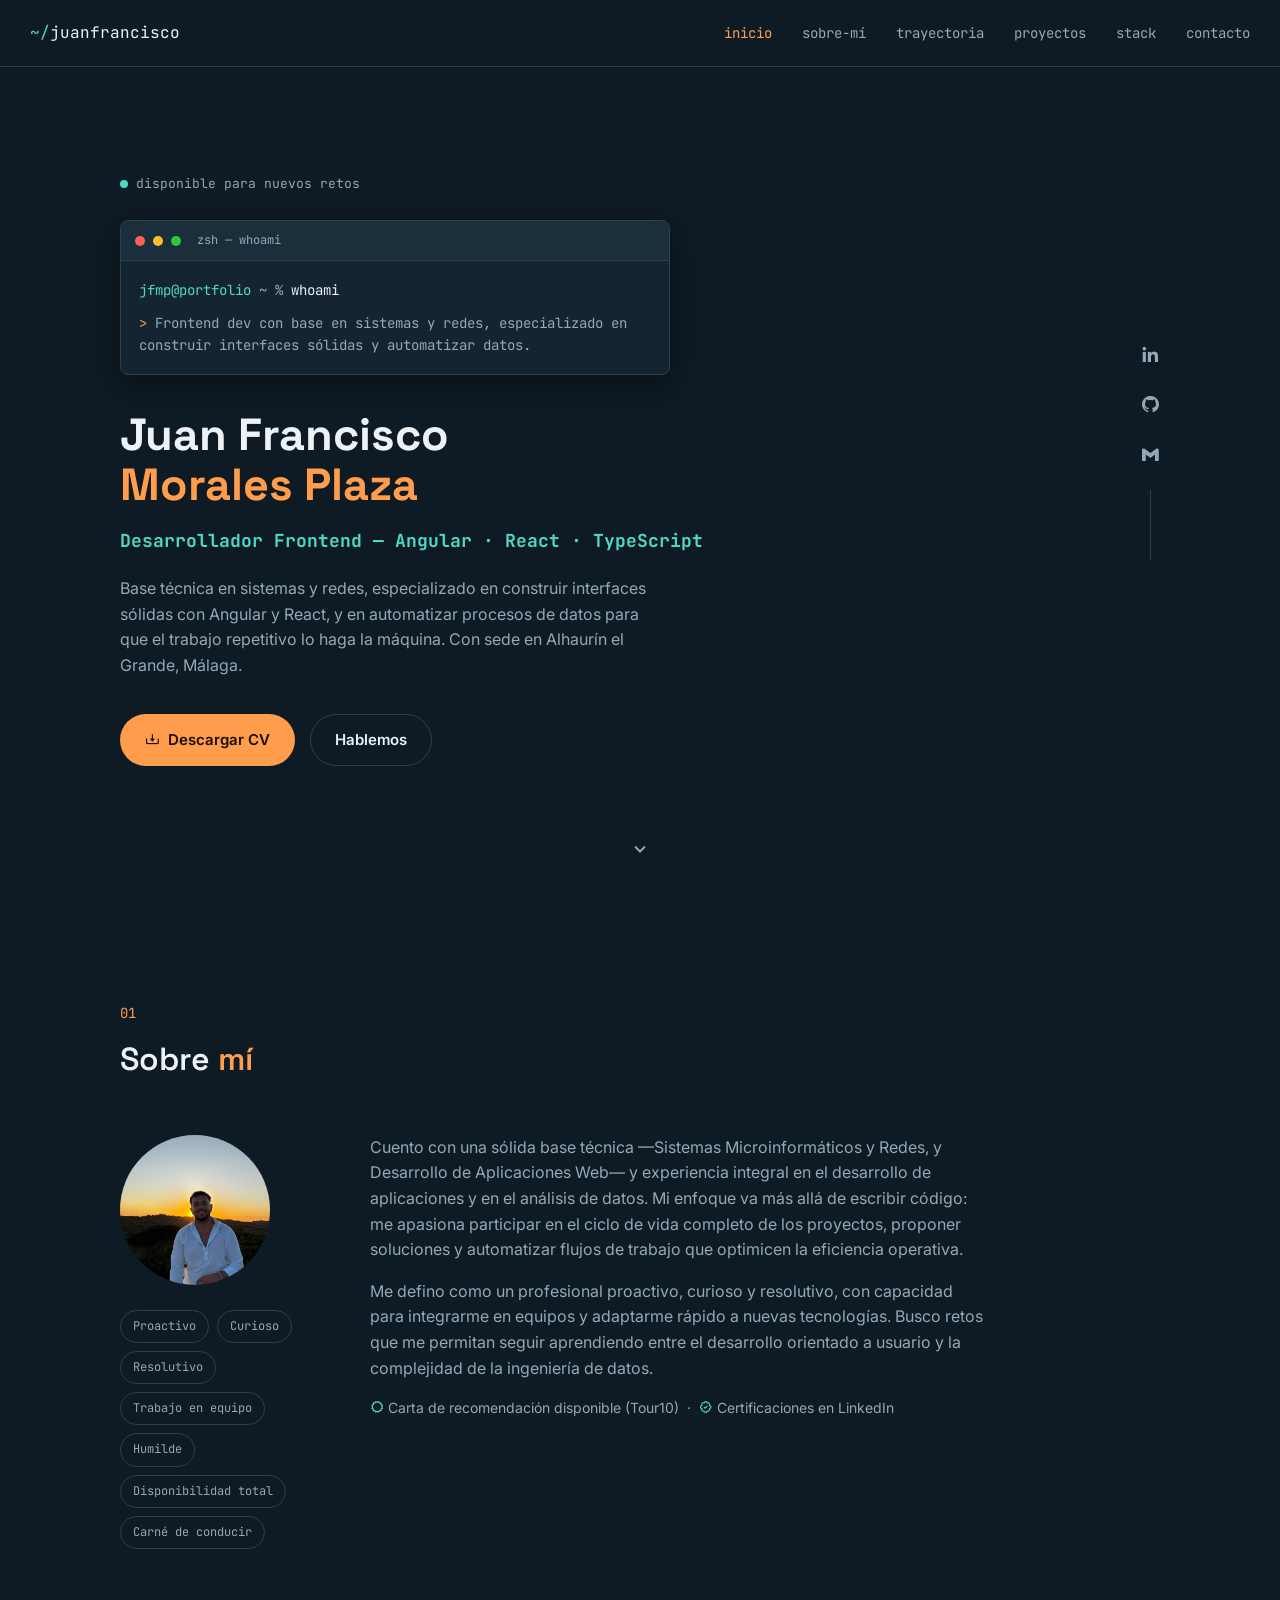
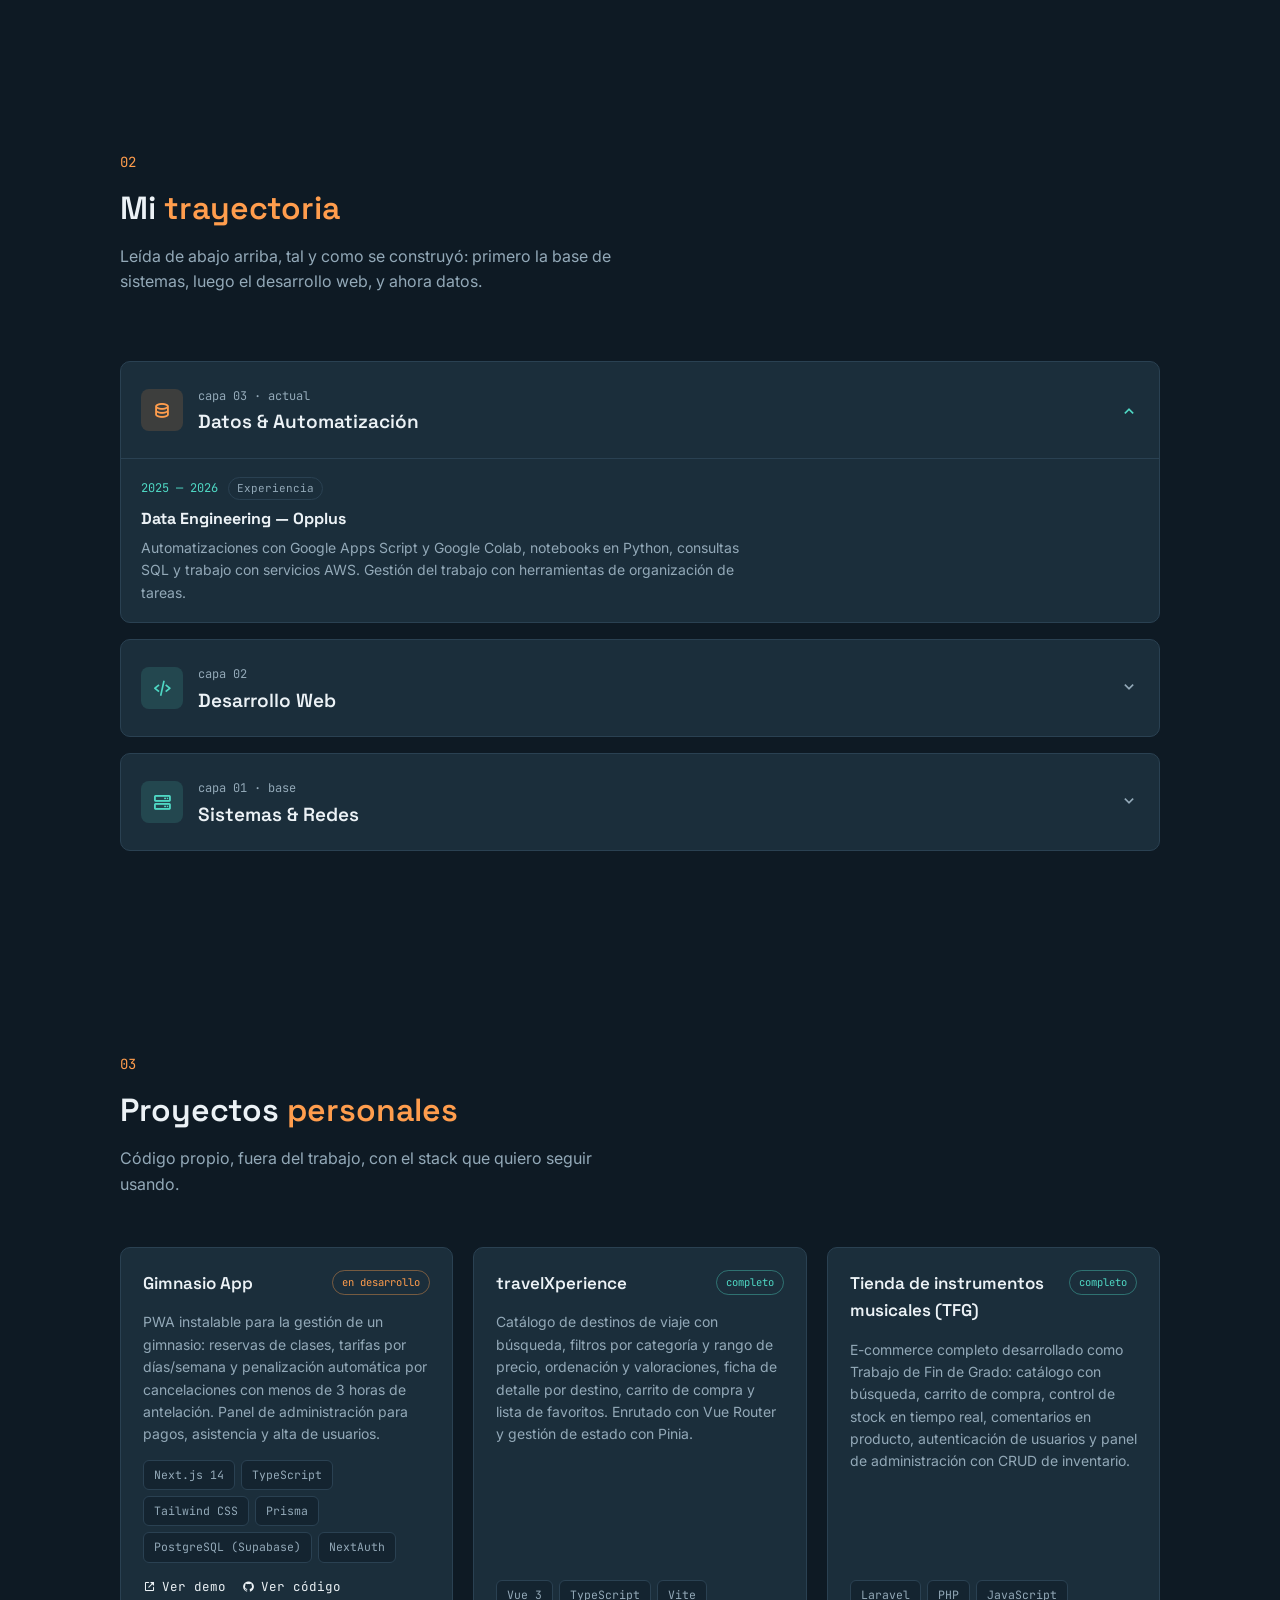
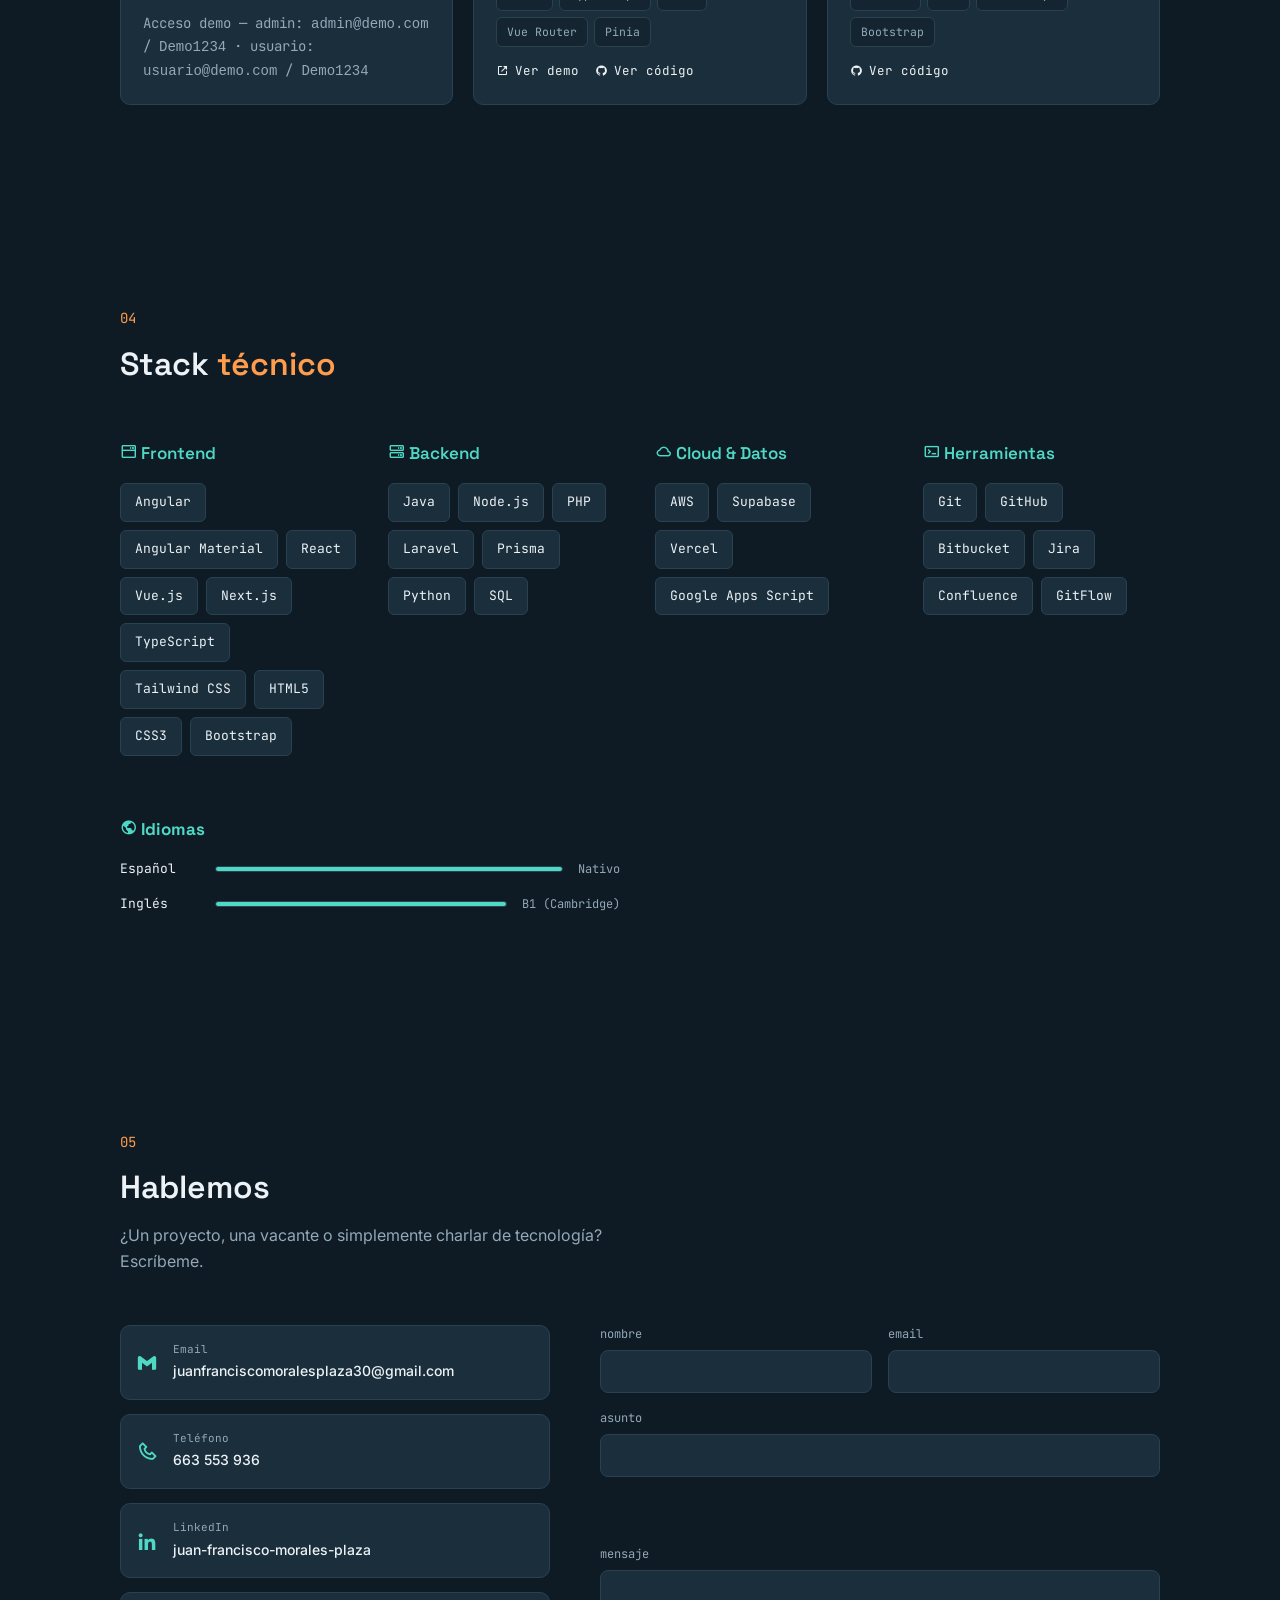
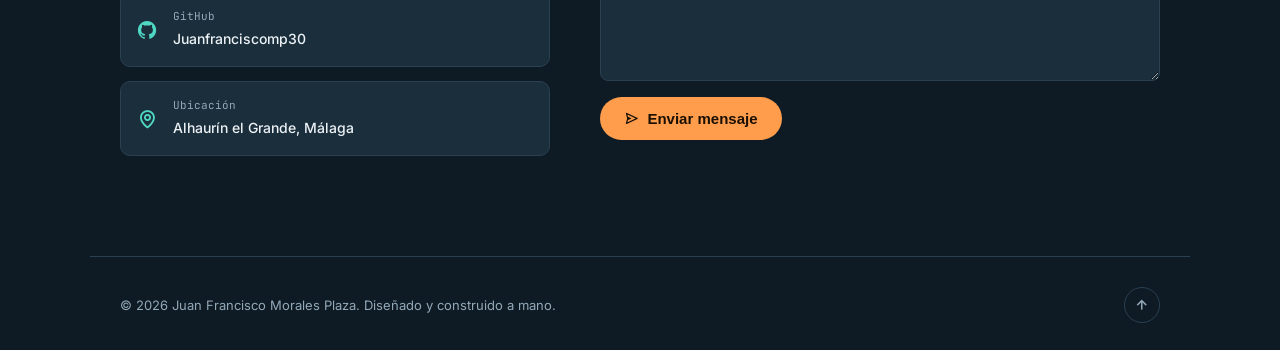
==== index.html @ c8f7fb01 "Cambia el formulario de contacto de mailto a envio directo con Web3Forms" ====
<!DOCTYPE html>
<html lang="es">
<head>
<meta charset="UTF-8">
<meta name="viewport" content="width=device-width, initial-scale=1.0">
<title>Juan Francisco Morales Plaza — Desarrollador Frontend (Angular · React)</title>
<meta name="description" content="Portfolio de Juan Francisco Morales Plaza, desarrollador Frontend (Angular, React, TypeScript) con base en Málaga. Proyectos, experiencia y contacto.">

<link rel="icon" href="data:image/svg+xml,<svg xmlns=%22http://www.w3.org/2000/svg%22 viewBox=%220 0 100 100%22><rect width=%22100%22 height=%22100%22 rx=%2222%22 fill=%22%230E1A24%22/><text x=%2250%22 y=%2266%22 font-size=%2255%22 font-family=%22monospace%22 fill=%22%23FF9D4D%22 text-anchor=%22middle%22>J</text></svg>">

<link rel="preconnect" href="https://fonts.googleapis.com">
<link rel="preconnect" href="https://fonts.gstatic.com" crossorigin>
<link href="https://fonts.googleapis.com/css2?family=Space+Grotesk:wght@400;500;600;700&family=Inter:wght@400;500;600&family=JetBrains+Mono:wght@400;500;600&display=swap" rel="stylesheet">
<link href='https://unpkg.com/boxicons@2.1.4/css/boxicons.min.css' rel='stylesheet'>

<link rel="stylesheet" href="css/style.css">
</head>
<body>

<!-- NAV -->
<header class="nav" id="nav">
  <a href="#inicio" class="nav-brand"><span class="prompt">~/</span>juanfrancisco</a>
  <button class="nav-toggle" id="navToggle" aria-label="Abrir menú" aria-expanded="false">
    <span></span><span></span><span></span>
  </button>
  <nav class="nav-links" id="navLinks">
    <a href="#inicio" class="nav-link active" data-nav>inicio</a>
    <a href="#sobre-mi" class="nav-link" data-nav>sobre-mí</a>
    <a href="#trayectoria" class="nav-link" data-nav>trayectoria</a>
    <a href="#proyectos" class="nav-link" data-nav>proyectos</a>
    <a href="#stack" class="nav-link" data-nav>stack</a>
    <a href="#contacto" class="nav-link" data-nav>contacto</a>
  </nav>
</header>

<main>

  <!-- HERO -->
  <section class="hero" id="inicio">
    <div class="hero-inner">
      <p class="eyebrow"><span class="dot"></span>disponible para nuevos retos</p>

      <div class="terminal" role="img" aria-label="Terminal mostrando la presentación de Juan Francisco">
        <div class="terminal-bar">
          <span class="tdot r"></span><span class="tdot y"></span><span class="tdot g"></span>
          <span class="terminal-title">zsh — whoami</span>
        </div>
        <div class="terminal-body">
          <p class="tline"><span class="tprompt">jfmp@portfolio</span><span class="tpath"> ~ %</span> <span class="tcmd" id="typedCmd"></span><span class="cursor" id="cmdCursor">▌</span></p>
          <div id="typedOutput" class="tout"></div>
        </div>
      </div>

      <h1 class="hero-title">
        Juan Francisco<br><span>Morales Plaza</span>
      </h1>
      <h2 class="hero-role">Desarrollador Frontend — Angular · React · TypeScript</h2>
      <p class="hero-lead">
        Base técnica en sistemas y redes, especializado en construir interfaces sólidas
        con Angular y React, y en automatizar procesos de datos para que el trabajo
        repetitivo lo haga la máquina. Con sede en Alhaurín el Grande, Málaga.
      </p>

      <div class="hero-actions">
        <a href="CV_Juan_Francisco.pdf" class="btn btn-primary" download>
          <i class='bx bx-download'></i> Descargar CV
        </a>
        <a href="#contacto" class="btn btn-ghost">Hablemos</a>
      </div>
    </div>

    <div class="hero-side">
      <a href="https://www.linkedin.com/in/juan-francisco-morales-plaza-383115254/" target="_blank" rel="noopener" aria-label="LinkedIn"><i class='bx bxl-linkedin'></i></a>
      <a href="https://github.com/Juanfranciscomp30" target="_blank" rel="noopener" aria-label="GitHub"><i class='bx bxl-github'></i></a>
      <a href="mailto:juanfranciscomoralesplaza30@gmail.com" aria-label="Email"><i class='bx bxl-gmail'></i></a>
      <span class="hero-side-line"></span>
    </div>

    <a href="#sobre-mi" class="scroll-cue" aria-label="Bajar a la siguiente sección">
      <i class='bx bx-chevron-down'></i>
    </a>
  </section>

  <!-- SOBRE MI -->
  <section class="about" id="sobre-mi">
    <div class="section-head reveal">
      <span class="section-index">01</span>
      <h2>Sobre <span>mí</span></h2>
    </div>

    <div class="about-grid">
      <div class="about-avatar reveal">
        <div class="avatar-mark"><img src="images/portfolioJF.jpg" alt="JF"></div>
        <ul class="about-tags">
          <li>Proactivo</li>
          <li>Curioso</li>
          <li>Resolutivo</li>
          <li>Trabajo en equipo</li>
          <li>Humilde</li>
          <li>Disponibilidad total</li>
          <li>Carné de conducir</li>
        </ul>
      </div>

      <div class="about-content reveal">
        <p>
          Cuento con una sólida base técnica —Sistemas Microinformáticos y Redes, y
          Desarrollo de Aplicaciones Web— y experiencia integral en el desarrollo de
          aplicaciones y en el análisis de datos. Mi enfoque va más allá de escribir
          código: me apasiona participar en el ciclo de vida completo de los proyectos,
          proponer soluciones y automatizar flujos de trabajo que optimicen la eficiencia
          operativa.
        </p>
        <p>
          Me defino como un profesional proactivo, curioso y resolutivo, con capacidad
          para integrarme en equipos y adaptarme rápido a nuevas tecnologías. Busco retos
          que me permitan seguir aprendiendo entre el desarrollo orientado a usuario y la
          complejidad de la ingeniería de datos.
        </p>
        <p class="about-extra">
          <i class='bx bx-certification'></i> Carta de recomendación disponible (Tour10) &nbsp;·&nbsp;
          <i class='bx bx-badge-check'></i> Certificaciones en LinkedIn
        </p>
      </div>
    </div>
  </section>

  <!-- TRAYECTORIA — STACK DE SISTEMA (elemento firma) -->
  <section class="journey" id="trayectoria">
    <div class="section-head reveal">
      <span class="section-index">02</span>
      <h2>Mi <span>trayectoria</span></h2>
      <p class="section-sub">Leída de abajo arriba, tal y como se construyó: primero la base de sistemas, luego el desarrollo web, y ahora datos.</p>
    </div>

    <div class="stack-wrap reveal">
      <div class="stack-rail" aria-hidden="true"></div>

      <!-- capa 3 (arriba, más reciente) -->
      <article class="stack-layer" data-layer="3" tabindex="0">
        <div class="layer-head">
          <span class="layer-icon"><i class='bx bx-data'></i></span>
          <div class="layer-heading">
            <span class="layer-eyebrow">capa 03 · actual</span>
            <h3>Datos &amp; Automatización</h3>
          </div>
          <span class="layer-toggle"><i class='bx bx-chevron-down'></i></span>
        </div>
        <div class="layer-body">
          <div class="entry">
            <div class="entry-meta">
              <span class="entry-period">2025 — 2026</span>
              <span class="entry-tag">Experiencia</span>
            </div>
            <h4>Data Engineering — Opplus</h4>
            <p>Automatizaciones con Google Apps Script y Google Colab, notebooks en
              Python, consultas SQL y trabajo con servicios AWS. Gestión del trabajo con
              herramientas de organización de tareas.</p>
          </div>
        </div>
      </article>

      <!-- capa 2 -->
      <article class="stack-layer" data-layer="2" tabindex="0">
        <div class="layer-head">
          <span class="layer-icon"><i class='bx bx-code-alt'></i></span>
          <div class="layer-heading">
            <span class="layer-eyebrow">capa 02</span>
            <h3>Desarrollo Web</h3>
          </div>
          <span class="layer-toggle"><i class='bx bx-chevron-down'></i></span>
        </div>
        <div class="layer-body">
          <div class="entry">
            <div class="entry-meta">
              <span class="entry-period">2025</span>
              <span class="entry-tag">Experiencia</span>
            </div>
            <h4>Desarrollador Full Stack (foco Frontend) — Tour10</h4>
            <p>Refactoricé y migré componentes de una interfaz próxima a quedar obsoleta hacia
              Angular Material, y desarrollé un nuevo filtro de búsqueda para el backoffice.
              Gestión de tareas con Jira, control de versiones con Bitbucket, documentación
              técnica con Confluence y flujo de trabajo con GitFlow.</p>
          </div>
          <div class="entry">
            <div class="entry-meta">
              <span class="entry-period">2023 — 2025</span>
              <span class="entry-tag">Educación</span>
            </div>
            <h4>Grado Superior en Desarrollo de Aplicaciones Web</h4>
            <p>Primer curso en Medac Nova (Málaga), segundo curso en IES Gerald Brenan
              (Alhaurín de la Torre). Especial interés por el frontend, formación
              complementaria por cuenta propia en esa dirección.</p>
          </div>
        </div>
      </article>

      <!-- capa 1 (base) -->
      <article class="stack-layer" data-layer="1" tabindex="0">
        <div class="layer-head">
          <span class="layer-icon"><i class='bx bx-server'></i></span>
          <div class="layer-heading">
            <span class="layer-eyebrow">capa 01 · base</span>
            <h3>Sistemas &amp; Redes</h3>
          </div>
          <span class="layer-toggle"><i class='bx bx-chevron-down'></i></span>
        </div>
        <div class="layer-body">
          <div class="entry">
            <div class="entry-meta">
              <span class="entry-period">2022</span>
              <span class="entry-tag">Experiencia</span>
            </div>
            <h4>Técnico Informático — Tienda física</h4>
            <p>Reparación de equipos y actualización de sistemas. Atención al cliente y
              soporte técnico presencial.</p>
          </div>
          <div class="entry">
            <div class="entry-meta">
              <span class="entry-period">2023</span>
              <span class="entry-tag">Experiencia · Erasmus</span>
            </div>
            <h4>Técnico de Hardware — Geo PC (Salerno, Italia)</h4>
            <p>Prácticas de 3 meses: montaje de equipos de sobremesa y portátiles,
              instalación de drivers, gestión de actualizaciones y copias de seguridad.
              Mejora del inglés y contacto con el italiano.</p>
          </div>
          <div class="entry">
            <div class="entry-meta">
              <span class="entry-period">2021 — 2023</span>
              <span class="entry-tag">Educación</span>
            </div>
            <h4>Grado Medio en Sistemas Microinformáticos y Redes</h4>
            <p>IES Gerald Brenan (Alhaurín de la Torre). Formación orientada a hardware
              con nociones de software (HTML, CSS y JavaScript) que marcó el rumbo de mi
              carrera.</p>
          </div>
          <div class="entry">
            <div class="entry-meta">
              <span class="entry-period">2017 — 2021</span>
              <span class="entry-tag">Educación</span>
            </div>
            <h4>Educación Secundaria Obligatoria</h4>
            <p>IES Antonio Gala (Alhaurín el Grande).</p>
          </div>
        </div>
      </article>
    </div>
  </section>

  <!-- PROYECTOS -->
  <section class="projects" id="proyectos">
    <div class="section-head reveal">
      <span class="section-index">03</span>
      <h2>Proyectos <span>personales</span></h2>
      <p class="section-sub">Código propio, fuera del trabajo, con el stack que quiero seguir usando.</p>
    </div>

    <div class="project-grid reveal">
      <article class="project-card">
        <div class="project-head">
          <h3>Gimnasio App</h3>
          <span class="project-status wip">en desarrollo</span>
        </div>
        <p>PWA instalable para la gestión de un gimnasio: reservas de clases, tarifas por
          días/semana y penalización automática por cancelaciones con menos de 3 horas de
          antelación. Panel de administración para pagos, asistencia y alta de usuarios.</p>
        <ul class="project-tags">
          <li>Next.js 14</li><li>TypeScript</li><li>Tailwind CSS</li><li>Prisma</li>
          <li>PostgreSQL (Supabase)</li><li>NextAuth</li>
        </ul>
        <div class="project-links">
          <a href="https://gimnasio-app.vercel.app" target="_blank" rel="noopener">
            <i class='bx bx-link-external'></i> Ver demo
          </a>
          <a href="https://github.com/Juanfranciscomp30/gimnasio-app" target="_blank" rel="noopener">
            <i class='bx bxl-github'></i> Ver código
          </a>
        </div>
        <p class="project-note">Acceso demo — admin: <code>admin@demo.com</code> / <code>Demo1234</code> · usuario: <code>usuario@demo.com</code> / <code>Demo1234</code></p>
      </article>

      <article class="project-card">
        <div class="project-head">
          <h3>travelXperience</h3>
          <span class="project-status live">completo</span>
        </div>
        <p>Catálogo de destinos de viaje con búsqueda, filtros por categoría y rango de
          precio, ordenación y valoraciones, ficha de detalle por destino, carrito de compra
          y lista de favoritos. Enrutado con Vue Router y gestión de estado con Pinia.</p>
        <ul class="project-tags">
          <li>Vue 3</li><li>TypeScript</li><li>Vite</li><li>Vue Router</li><li>Pinia</li>
        </ul>
        <div class="project-links">
          <a href="https://travelxperience-chi.vercel.app" target="_blank" rel="noopener">
            <i class='bx bx-link-external'></i> Ver demo
          </a>
          <a href="https://github.com/Juanfranciscomp30/travelxperience" target="_blank" rel="noopener">
            <i class='bx bxl-github'></i> Ver código
          </a>
        </div>
      </article>

      <article class="project-card">
        <div class="project-head">
          <h3>Tienda de instrumentos musicales (TFG)</h3>
          <span class="project-status live">completo</span>
        </div>
        <p>E-commerce completo desarrollado como Trabajo de Fin de Grado: catálogo con
          búsqueda, carrito de compra, control de stock en tiempo real, comentarios en
          producto, autenticación de usuarios y panel de administración con CRUD de
          inventario.</p>
        <ul class="project-tags">
          <li>Laravel</li><li>PHP</li><li>JavaScript</li><li>Bootstrap</li>
        </ul>
        <div class="project-links">
          <a href="https://github.com/Juanfranciscomp30/TFG_JUAN_FRANCISCO" target="_blank" rel="noopener">
            <i class='bx bxl-github'></i> Ver código
          </a>
        </div>
      </article>
    </div>
  </section>

  <!-- STACK TECNOLOGICO -->
  <section class="techstack" id="stack">
    <div class="section-head reveal">
      <span class="section-index">04</span>
      <h2>Stack <span>técnico</span></h2>
    </div>

    <div class="tech-grid reveal">
      <div class="tech-col">
        <h3><i class='bx bx-window-alt'></i> Frontend</h3>
        <ul class="tech-list">
          <li>Angular</li><li>Angular Material</li><li>React</li><li>Vue.js</li>
          <li>Next.js</li><li>TypeScript</li><li>Tailwind CSS</li><li>HTML5</li>
          <li>CSS3</li><li>Bootstrap</li>
        </ul>
      </div>
      <div class="tech-col">
        <h3><i class='bx bx-server'></i> Backend</h3>
        <ul class="tech-list">
          <li>Java</li><li>Node.js</li><li>PHP</li><li>Laravel</li><li>Prisma</li>
          <li>Python</li><li>SQL</li>
        </ul>
      </div>
      <div class="tech-col">
        <h3><i class='bx bx-cloud'></i> Cloud &amp; Datos</h3>
        <ul class="tech-list">
          <li>AWS</li><li>Supabase</li><li>Vercel</li><li>Google Apps Script</li>
        </ul>
      </div>
      <div class="tech-col">
        <h3><i class='bx bx-terminal'></i> Herramientas</h3>
        <ul class="tech-list">
          <li>Git</li><li>GitHub</li><li>Bitbucket</li><li>Jira</li>
          <li>Confluence</li><li>GitFlow</li>
        </ul>
      </div>
    </div>

    <div class="lang-block reveal">
      <h3><i class='bx bx-world'></i> Idiomas</h3>
      <div class="lang-row">
        <span class="lang-name">Español</span>
        <div class="lang-bar"><div class="lang-fill" style="--fill:100%"></div></div>
        <span class="lang-level">Nativo</span>
      </div>
      <div class="lang-row">
        <span class="lang-name">Inglés</span>
        <div class="lang-bar"><div class="lang-fill" style="--fill:55%"></div></div>
        <span class="lang-level">B1 (Cambridge)</span>
      </div>
    </div>
  </section>

  <!-- CONTACTO -->
  <section class="contact" id="contacto">
    <div class="section-head reveal">
      <span class="section-index">05</span>
      <h2>Hablemos</h2>
      <p class="section-sub">¿Un proyecto, una vacante o simplemente charlar de tecnología? Escríbeme.</p>
    </div>

    <div class="contact-grid reveal">
      <div class="contact-info">
        <a class="contact-item" href="mailto:juanfranciscomoralesplaza30@gmail.com">
          <i class='bx bxl-gmail'></i>
          <div><span>Email</span><strong>juanfranciscomoralesplaza30@gmail.com</strong></div>
        </a>
        <a class="contact-item" href="tel:+34663553936">
          <i class='bx bx-phone'></i>
          <div><span>Teléfono</span><strong>663 553 936</strong></div>
        </a>
        <a class="contact-item" href="https://www.linkedin.com/in/juan-francisco-morales-plaza-383115254/" target="_blank" rel="noopener">
          <i class='bx bxl-linkedin'></i>
          <div><span>LinkedIn</span><strong>juan-francisco-morales-plaza</strong></div>
        </a>
        <a class="contact-item" href="https://github.com/Juanfranciscomp30" target="_blank" rel="noopener">
          <i class='bx bxl-github'></i>
          <div><span>GitHub</span><strong>Juanfranciscomp30</strong></div>
        </a>
        <div class="contact-item static">
          <i class='bx bx-map'></i>
          <div><span>Ubicación</span><strong>Alhaurín el Grande, Málaga</strong></div>
        </div>
      </div>

      <form class="contact-form" id="contactForm" action="https://api.web3forms.com/submit" method="POST" novalidate>
        <input type="hidden" name="access_key" value="9d8accb1-d1d6-4a9b-a3aa-b2ac3e4fb95c">
        <input type="checkbox" name="botcheck" style="display:none">

        <div class="form-row">
          <div class="field">
            <label for="name">nombre</label>
            <input type="text" id="name" name="name" required autocomplete="off">
          </div>
          <div class="field">
            <label for="email">email</label>
            <input type="email" id="email" name="email" required autocomplete="off">
          </div>
        </div>
        <div class="field">
          <label for="subject">asunto</label>
          <input type="text" id="subject" name="subject" required autocomplete="off">
        </div>
        <div class="field">
          <label for="message">mensaje</label>
          <textarea id="message" name="message" rows="5" required></textarea>
        </div>
        <button type="submit" class="btn btn-primary" id="formSubmitBtn">
          <i class='bx bx-send'></i> Enviar mensaje
        </button>
        <p class="form-note" id="formNote"></p>
      </form>
    </div>
  </section>

</main>

<footer class="footer">
  <p>© 2026 Juan Francisco Morales Plaza. Diseñado y construido a mano.</p>
  <a href="#inicio" class="footer-top" aria-label="Volver arriba"><i class='bx bx-up-arrow-alt'></i></a>
</footer>

<script src="js/script.js"></script>
</body>
</html>
---- css/style.css ----
/* ===============================================
   RESET BASICO
   Quito los margenes y paddings por defecto
   que pone cada navegador, para empezar de cero
   =============================================== */
* {
  margin: 0;
  padding: 0;
  box-sizing: border-box;
}

html {
  scroll-behavior: smooth;
}

body {
  background-color: #0e1a24;
  color: #ecf2f6;
  font-family: 'Inter', sans-serif;
  line-height: 1.6;
}

a {
  color: inherit;
  text-decoration: none;
}

ul {
  list-style: none;
}

img {
  max-width: 100%;
  display: block;
}

/* ===============================================
   BARRA DE NAVEGACION
   =============================================== */
.nav {
  position: fixed;
  top: 0;
  left: 0;
  right: 0;
  z-index: 50;
  display: flex;
  align-items: center;
  justify-content: space-between;
  padding: 20px 30px;
  background-color: #0e1a24;
  border-bottom: 1px solid #2a4152;
}

.nav-brand {
  font-family: 'JetBrains Mono', monospace;
  font-size: 16px;
  color: #ecf2f6;
}

.nav-brand .prompt {
  color: #4fd8c4;
}

.nav-links {
  display: flex;
  gap: 30px;
}

.nav-link {
  font-family: 'JetBrains Mono', monospace;
  font-size: 14px;
  color: #93a9b8;
  transition: color 0.2s ease;
}

.nav-link:hover,
.nav-link.active {
  color: #ff9d4d;
}

/* boton hamburguesa para movil, oculto en escritorio */
.nav-toggle {
  display: none;
  flex-direction: column;
  gap: 5px;
  background: none;
  border: none;
  cursor: pointer;
}

.nav-toggle span {
  width: 22px;
  height: 2px;
  background-color: #ecf2f6;
}

/* ===============================================
   SECCION HERO (inicio)
   =============================================== */
.hero {
  min-height: 100vh;
  display: flex;
  flex-direction: column;
  justify-content: center;
  padding: 140px 30px 100px 30px;
  max-width: 1100px;
  margin: 0 auto;
  position: relative;
}

.eyebrow {
  font-family: 'JetBrains Mono', monospace;
  font-size: 13px;
  color: #93a9b8;
  margin-bottom: 25px;
}

.eyebrow .dot {
  display: inline-block;
  width: 8px;
  height: 8px;
  border-radius: 50%;
  background-color: #4fd8c4;
  margin-right: 8px;
}

/* caja que simula una terminal */
.terminal {
  max-width: 550px;
  width: 100%;
  background-color: #142430;
  border: 1px solid #2a4152;
  border-radius: 8px;
  margin-bottom: 35px;
  overflow: hidden;
  box-shadow: 0 10px 30px rgba(0, 0, 0, 0.35);
}

.terminal-bar {
  display: flex;
  align-items: center;
  gap: 8px;
  padding: 10px 14px;
  background-color: #1b2e3b;
  border-bottom: 1px solid #2a4152;
}

.tdot {
  width: 10px;
  height: 10px;
  border-radius: 50%;
}

.tdot.r { background-color: #ff6159; }
.tdot.y { background-color: #ffbd2e; }
.tdot.g { background-color: #28c840; }

.terminal-title {
  margin-left: 8px;
  font-family: 'JetBrains Mono', monospace;
  font-size: 12px;
  color: #93a9b8;
}

.terminal-body {
  padding: 18px;
  font-family: 'JetBrains Mono', monospace;
  font-size: 14px;
  min-height: 70px;
}

.tprompt { color: #4fd8c4; }
.tpath { color: #93a9b8; }
.tcmd { color: #ecf2f6; }
.cursor { color: #ff9d4d; }
.tout { color: #93a9b8; margin-top: 10px; }
.tout .accent { color: #ff9d4d; }

.hero-title {
  font-family: 'Space Grotesk', sans-serif;
  font-weight: 700;
  font-size: 45px;
  line-height: 1.1;
  margin-bottom: 18px;
}

.hero-title span {
  color: #ff9d4d;
}

.hero-role {
  font-family: 'JetBrains Mono', monospace;
  font-size: 18px;
  color: #4fd8c4;
  margin-bottom: 20px;
}

.hero-lead {
  max-width: 550px;
  color: #93a9b8;
  margin-bottom: 35px;
}

.hero-actions {
  display: flex;
  gap: 15px;
  flex-wrap: wrap;
}

.btn {
  display: inline-flex;
  align-items: center;
  gap: 8px;
  padding: 13px 24px;
  border-radius: 30px;
  font-weight: 600;
  font-size: 15px;
  border: 1px solid transparent;
  cursor: pointer;
  transition: transform 0.2s ease, background-color 0.2s ease, color 0.2s ease, border-color 0.2s ease;
}

.btn-primary {
  background-color: #ff9d4d;
  color: #1a0f00;
}

.btn-primary:hover {
  background-color: #ffb06b;
  transform: translateY(-2px);
}

.btn-ghost {
  border-color: #2a4152;
  color: #ecf2f6;
}

.btn-ghost:hover {
  border-color: #4fd8c4;
  color: #4fd8c4;
  transform: translateY(-2px);
}

/* iconos de redes sociales al lado derecho, en escritorio */
.hero-side {
  position: absolute;
  right: 30px;
  top: 50%;
  transform: translateY(-50%);
  display: flex;
  flex-direction: column;
  align-items: center;
  gap: 18px;
}

.hero-side a {
  font-size: 20px;
  color: #93a9b8;
  transition: color 0.2s ease, transform 0.2s ease;
}

.hero-side a:hover {
  color: #4fd8c4;
  transform: translateY(-3px);
}

.hero-side-line {
  width: 1px;
  height: 70px;
  background-color: #2a4152;
}

.scroll-cue {
  position: absolute;
  bottom: 30px;
  left: 50%;
  transform: translateX(-50%);
  font-size: 24px;
  color: #93a9b8;
}

/* ===============================================
   ESTRUCTURA COMUN DE CADA SECCION
   =============================================== */
main > section {
  max-width: 1100px;
  margin: 0 auto;
  padding: 100px 30px;
}

.section-index {
  font-family: 'JetBrains Mono', monospace;
  color: #ff9d4d;
  font-size: 14px;
}

.section-head {
  margin-bottom: 50px;
}

.section-head h2 {
  font-family: 'Space Grotesk', sans-serif;
  font-weight: 600;
  font-size: 32px;
  margin-top: 8px;
}

.section-head h2 span {
  color: #ff9d4d;
}

.section-sub {
  color: #93a9b8;
  margin-top: 10px;
  max-width: 500px;
}

/* elementos que aparecen con un pequeño fade cuando entran en pantalla */
.reveal {
  opacity: 0;
  transform: translateY(20px);
  transition: opacity 0.6s ease, transform 0.6s ease;
}

.reveal.in {
  opacity: 1;
  transform: translateY(0);
}

/* ===============================================
   SECCION SOBRE MI
   =============================================== */
.about-grid {
  display: flex;
  gap: 50px;
  flex-wrap: wrap;
}

.about-avatar {
  width: 200px;
}

.avatar-mark {
  width: 150px;
  height: 150px;
  border-radius: 50%;
  overflow: hidden;
  margin-bottom: 25px;
  background-color: #ff9d4d;
  display: flex;
  align-items: center;
  justify-content: center;
  font-family: 'Space Grotesk', sans-serif;
  font-weight: 700;
  font-size: 40px;
  color: #0e1a24;
}

.avatar-mark img {
  width: 100%;
  height: 100%;
  object-fit: cover;
  object-position: center center;
}

.about-tags {
  display: flex;
  flex-wrap: wrap;
  gap: 8px;
}

.about-tags li {
  font-family: 'JetBrains Mono', monospace;
  font-size: 12px;
  padding: 6px 12px;
  border: 1px solid #2a4152;
  border-radius: 20px;
  color: #93a9b8;
  transition: border-color 0.2s ease, color 0.2s ease;
}

.about-tags li:hover {
  border-color: #ff9d4d;
  color: #ecf2f6;
}

.about-content {
  flex: 1;
  min-width: 280px;
}

.about-content p {
  color: #93a9b8;
  margin-bottom: 16px;
  max-width: 620px;
}

.about-note {
  color: #ecf2f6 !important;
}

.about-extra {
  font-size: 14px;
  color: #93a9b8;
  margin-top: 10px;
}

.about-extra i {
  color: #4fd8c4;
}

/* ===============================================
   SECCION TRAYECTORIA (las 3 capas)
   =============================================== */
.stack-wrap {
  display: flex;
  flex-direction: column;
  gap: 16px;
}

.stack-layer {
  background-color: #1b2e3b;
  border: 1px solid #2a4152;
  border-radius: 10px;
  overflow: hidden;
  transition: border-color 0.2s ease;
}

.stack-layer:hover {
  border-color: #4fd8c4;
}

.layer-head {
  display: flex;
  align-items: center;
  gap: 15px;
  padding: 20px;
  cursor: pointer;
}

.layer-icon {
  width: 42px;
  height: 42px;
  border-radius: 8px;
  display: flex;
  align-items: center;
  justify-content: center;
  background-color: rgba(79, 216, 196, 0.15);
  color: #4fd8c4;
  font-size: 20px;
  flex-shrink: 0;
}

.stack-layer[data-layer="3"] .layer-icon {
  background-color: rgba(255, 157, 77, 0.15);
  color: #ff9d4d;
}

.layer-heading {
  flex: 1;
}

.layer-eyebrow {
  font-family: 'JetBrains Mono', monospace;
  font-size: 12px;
  color: #93a9b8;
}

.layer-heading h3 {
  font-family: 'Space Grotesk', sans-serif;
  font-size: 19px;
  font-weight: 600;
}

.layer-toggle {
  font-size: 20px;
  color: #93a9b8;
  transition: transform 0.3s ease, color 0.3s ease;
}

/* cuando la capa esta abierta, giramos la flecha */
.stack-layer.open .layer-toggle {
  transform: rotate(180deg);
  color: #4fd8c4;
}

/* el contenido esta oculto por defecto y solo se ve si tiene la clase open */
.layer-body {
  display: none;
  border-top: 1px solid #2a4152;
}

.stack-layer.open .layer-body {
  display: block;
}

.entry {
  padding: 18px 20px;
  border-bottom: 1px dashed #2a4152;
}

.entry:last-child {
  border-bottom: none;
}

.entry-meta {
  display: flex;
  gap: 10px;
  align-items: center;
  margin-bottom: 6px;
  flex-wrap: wrap;
}

.entry-period {
  font-family: 'JetBrains Mono', monospace;
  font-size: 12px;
  color: #4fd8c4;
}

.entry-tag {
  font-family: 'JetBrains Mono', monospace;
  font-size: 11px;
  color: #93a9b8;
  border: 1px solid #2a4152;
  border-radius: 20px;
  padding: 2px 8px;
}

.entry h4 {
  font-family: 'Space Grotesk', sans-serif;
  font-size: 16px;
  margin-bottom: 5px;
}

.entry p {
  color: #93a9b8;
  font-size: 14px;
  max-width: 620px;
}

/* ===============================================
   SECCION STACK TECNICO
   =============================================== */
.tech-grid {
  display: flex;
  gap: 30px;
  flex-wrap: wrap;
  margin-bottom: 60px;
}

.tech-col {
  flex: 1;
  min-width: 220px;
}

.tech-col h3 {
  font-family: 'Space Grotesk', sans-serif;
  font-size: 17px;
  font-weight: 600;
  color: #4fd8c4;
  margin-bottom: 16px;
}

.tech-list {
  display: flex;
  flex-wrap: wrap;
  gap: 8px;
}

.tech-list li {
  font-family: 'JetBrains Mono', monospace;
  font-size: 13px;
  padding: 8px 14px;
  border-radius: 6px;
  background-color: #1b2e3b;
  border: 1px solid #2a4152;
  transition: border-color 0.2s ease, transform 0.2s ease;
}

.tech-list li:hover {
  border-color: #ff9d4d;
  transform: translateY(-2px);
}

.lang-block {
  max-width: 500px;
}

.lang-block h3 {
  font-family: 'Space Grotesk', sans-serif;
  font-size: 17px;
  color: #4fd8c4;
  margin-bottom: 16px;
}

.lang-row {
  display: flex;
  align-items: center;
  gap: 15px;
  margin-bottom: 14px;
}

.lang-name {
  font-family: 'JetBrains Mono', monospace;
  font-size: 13px;
  width: 80px;
}

.lang-bar {
  flex: 1;
  height: 6px;
  border-radius: 10px;
  background-color: #1b2e3b;
  border: 1px solid #2a4152;
  overflow: hidden;
}

.lang-fill {
  height: 100%;
  background-color: #4fd8c4;
}

.lang-level {
  font-family: 'JetBrains Mono', monospace;
  font-size: 12px;
  color: #93a9b8;
  white-space: nowrap;
}

/* ===============================================
   SECCION PROYECTOS
   =============================================== */
.project-grid {
  display: grid;
  grid-template-columns: repeat(auto-fit, minmax(300px, 1fr));
  gap: 20px;
}

.project-card {
  display: flex;
  flex-direction: column;
  gap: 14px;
  padding: 22px;
  background-color: #1b2e3b;
  border: 1px solid #2a4152;
  border-radius: 10px;
  transition: border-color 0.2s ease, transform 0.2s ease;
}

.project-card:hover {
  border-color: #4fd8c4;
  transform: translateY(-3px);
}

.project-head {
  display: flex;
  align-items: flex-start;
  justify-content: space-between;
  gap: 10px;
}

.project-head h3 {
  font-family: 'Space Grotesk', sans-serif;
  font-size: 17px;
  font-weight: 600;
}

.project-status {
  font-family: 'JetBrains Mono', monospace;
  font-size: 10.5px;
  white-space: nowrap;
  padding: 3px 9px;
  border-radius: 20px;
  border: 1px solid #2a4152;
  color: #93a9b8;
}

.project-status.live {
  color: #4fd8c4;
  border-color: rgba(79, 216, 196, 0.4);
}

.project-status.wip {
  color: #ff9d4d;
  border-color: rgba(255, 157, 77, 0.4);
}

.project-card p {
  color: #93a9b8;
  font-size: 14px;
  flex: 1;
}

.project-tags {
  display: flex;
  flex-wrap: wrap;
  gap: 6px;
}

.project-tags li {
  font-family: 'JetBrains Mono', monospace;
  font-size: 11.5px;
  padding: 5px 10px;
  border-radius: 6px;
  background-color: #142430;
  border: 1px solid #2a4152;
  color: #93a9b8;
}

.project-links {
  display: flex;
  gap: 16px;
}

.project-links a {
  display: inline-flex;
  align-items: center;
  gap: 6px;
  font-family: 'JetBrains Mono', monospace;
  font-size: 12.5px;
  color: #ecf2f6;
  border-bottom: 1px solid transparent;
}

.project-links a:hover {
  color: #4fd8c4;
  border-bottom-color: #4fd8c4;
}

.project-note {
  font-family: 'JetBrains Mono', monospace;
  font-size: 11px;
  color: #6c8494;
}

.project-note code {
  color: #93a9b8;
}

/* ===============================================
   SECCION CONTACTO
   =============================================== */
.contact-grid {
  display: flex;
  gap: 50px;
  flex-wrap: wrap;
}

.contact-info {
  flex: 1;
  min-width: 260px;
  display: flex;
  flex-direction: column;
  gap: 14px;
}

.contact-item {
  display: flex;
  align-items: center;
  gap: 15px;
  padding: 15px;
  border: 1px solid #2a4152;
  border-radius: 10px;
  background-color: #1b2e3b;
  transition: border-color 0.2s ease, transform 0.2s ease;
}

.contact-item:hover {
  border-color: #ff9d4d;
  transform: translateX(4px);
}

.contact-item i {
  font-size: 22px;
  color: #4fd8c4;
}

.contact-item span {
  display: block;
  font-family: 'JetBrains Mono', monospace;
  font-size: 11px;
  color: #93a9b8;
}

.contact-item strong {
  font-weight: 500;
  font-size: 14px;
}

.contact-form {
  flex: 1.3;
  min-width: 280px;
  display: flex;
  flex-direction: column;
  gap: 16px;
}

.form-row {
  display: flex;
  gap: 16px;
  flex-wrap: wrap;
}

.field {
  flex: 1;
  min-width: 200px;
  display: flex;
  flex-direction: column;
  gap: 6px;
}

.field label {
  font-family: 'JetBrains Mono', monospace;
  font-size: 12px;
  color: #93a9b8;
}

.field input,
.field textarea {
  background-color: #1b2e3b;
  border: 1px solid #2a4152;
  border-radius: 8px;
  padding: 12px;
  color: #ecf2f6;
  font-family: 'Inter', sans-serif;
  font-size: 14px;
  transition: border-color 0.2s ease;
}

.field input:focus,
.field textarea:focus {
  border-color: #4fd8c4;
  outline: none;
}

.contact-form .btn {
  align-self: flex-start;
  border: none;
}

.form-note {
  font-family: 'JetBrains Mono', monospace;
  font-size: 13px;
  color: #4fd8c4;
}

/* ===============================================
   PIE DE PAGINA
   =============================================== */
.footer {
  display: flex;
  align-items: center;
  justify-content: space-between;
  padding: 30px;
  max-width: 1100px;
  margin: 0 auto;
  border-top: 1px solid #2a4152;
  color: #93a9b8;
  font-size: 13px;
}

.footer-top {
  width: 36px;
  height: 36px;
  border-radius: 50%;
  border: 1px solid #2a4152;
  display: flex;
  align-items: center;
  justify-content: center;
  font-size: 18px;
  transition: border-color 0.2s ease, transform 0.2s ease;
}

.footer-top:hover {
  border-color: #ff9d4d;
  transform: translateY(-3px);
}

/* ===============================================
   RESPONSIVE - pantallas pequeñas (movil)
   =============================================== */
@media (max-width: 640px) {
  .nav-links {
    position: fixed;
    top: 0;
    right: 0;
    width: 250px;
    height: 100vh;
    background-color: #142430;
    border-left: 1px solid #2a4152;
    flex-direction: column;
    justify-content: center;
    align-items: flex-start;
    gap: 25px;
    padding: 0 35px;
    transform: translateX(100%);
    transition: transform 0.3s ease;
  }

  .nav-links.open {
    transform: translateX(0);
  }

  .nav-toggle {
    display: flex;
  }

  .hero-side {
    display: none;
  }

  main > section {
    padding: 80px 20px;
  }

  .footer {
    flex-direction: column;
    gap: 15px;
    text-align: center;
  }
}
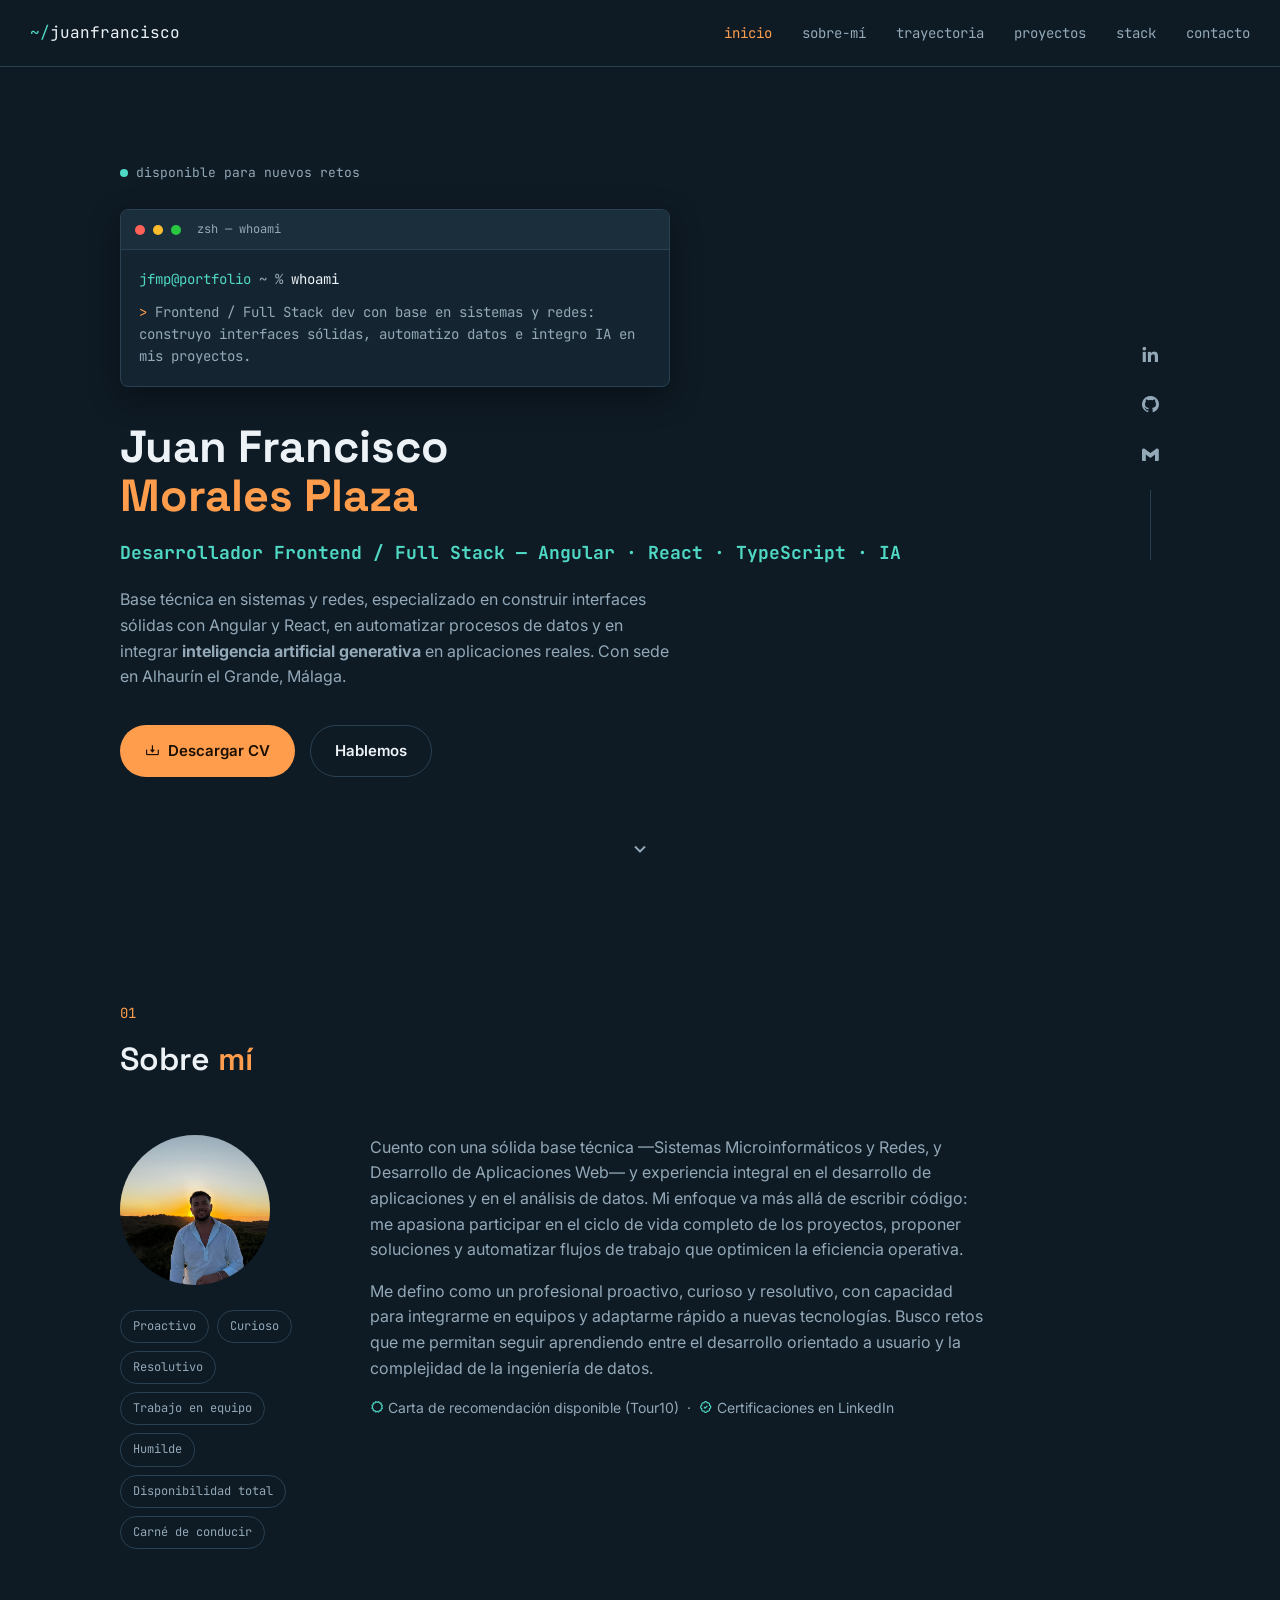
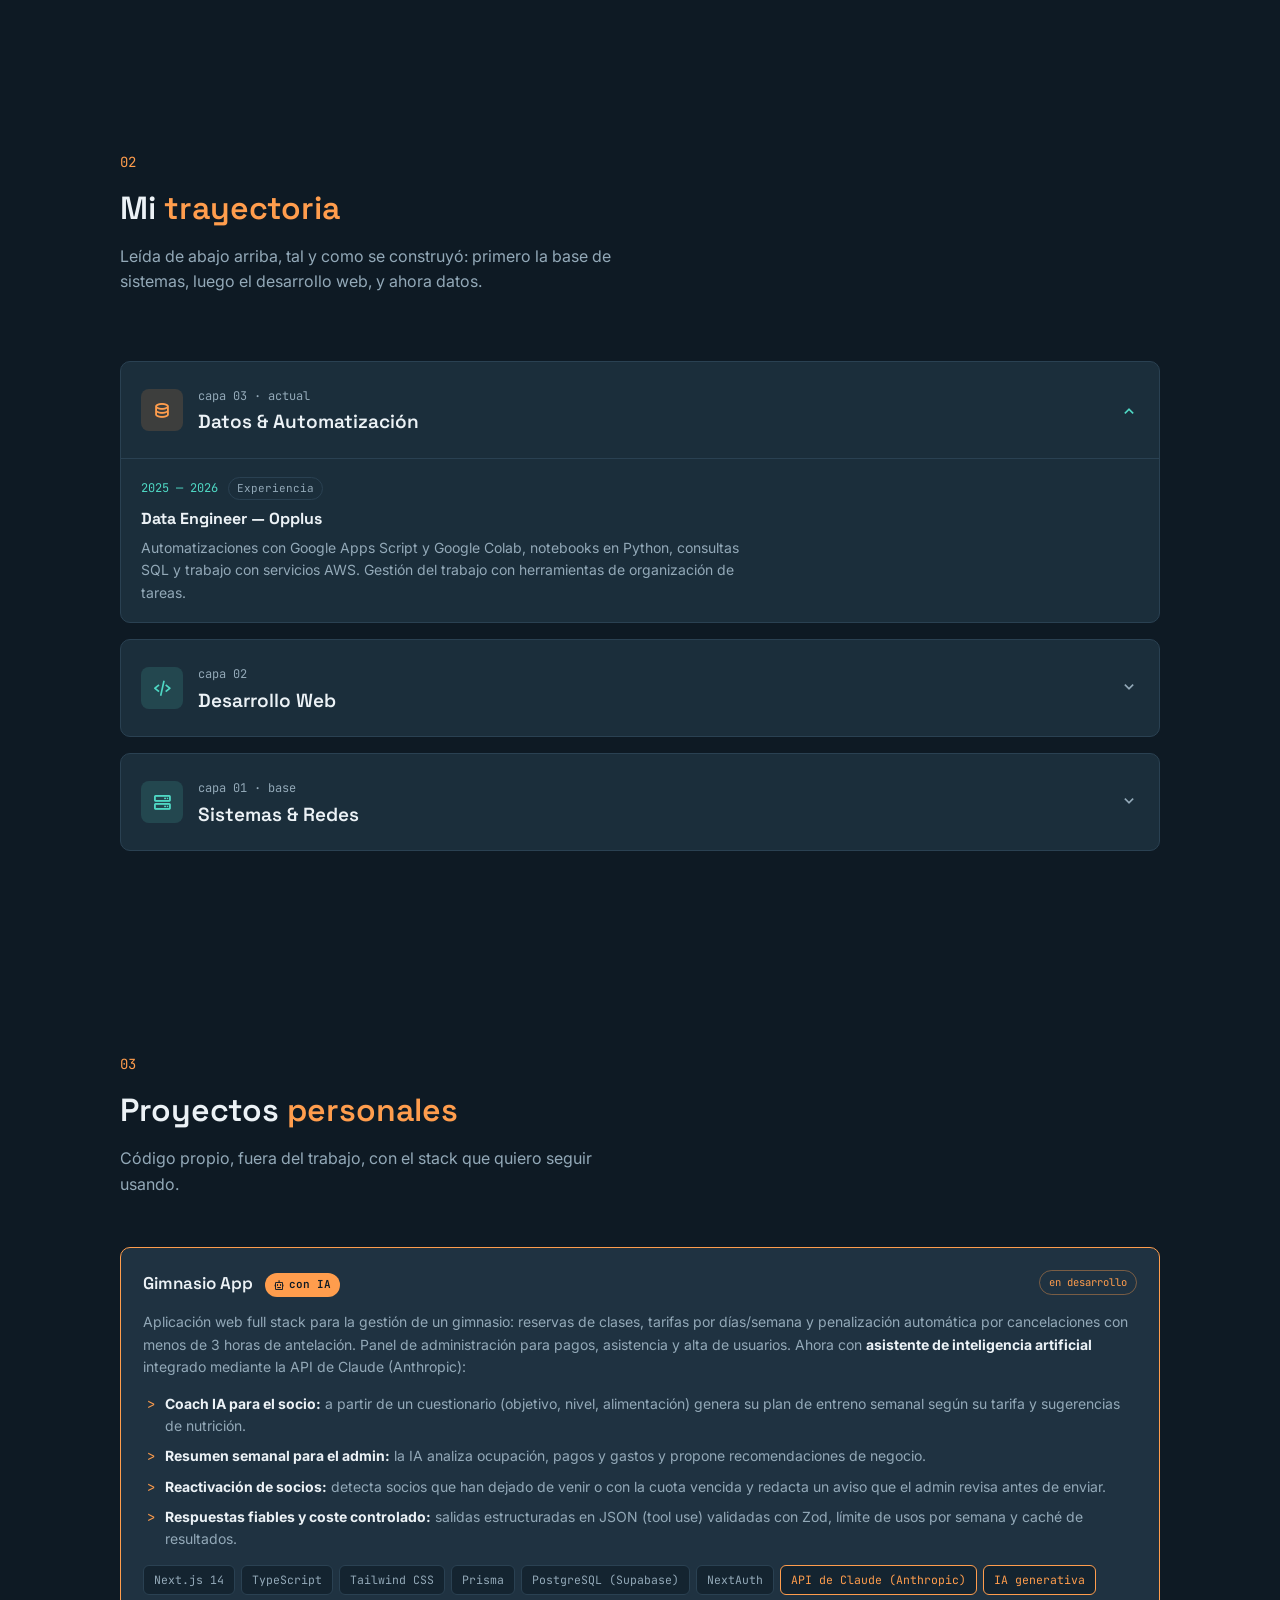
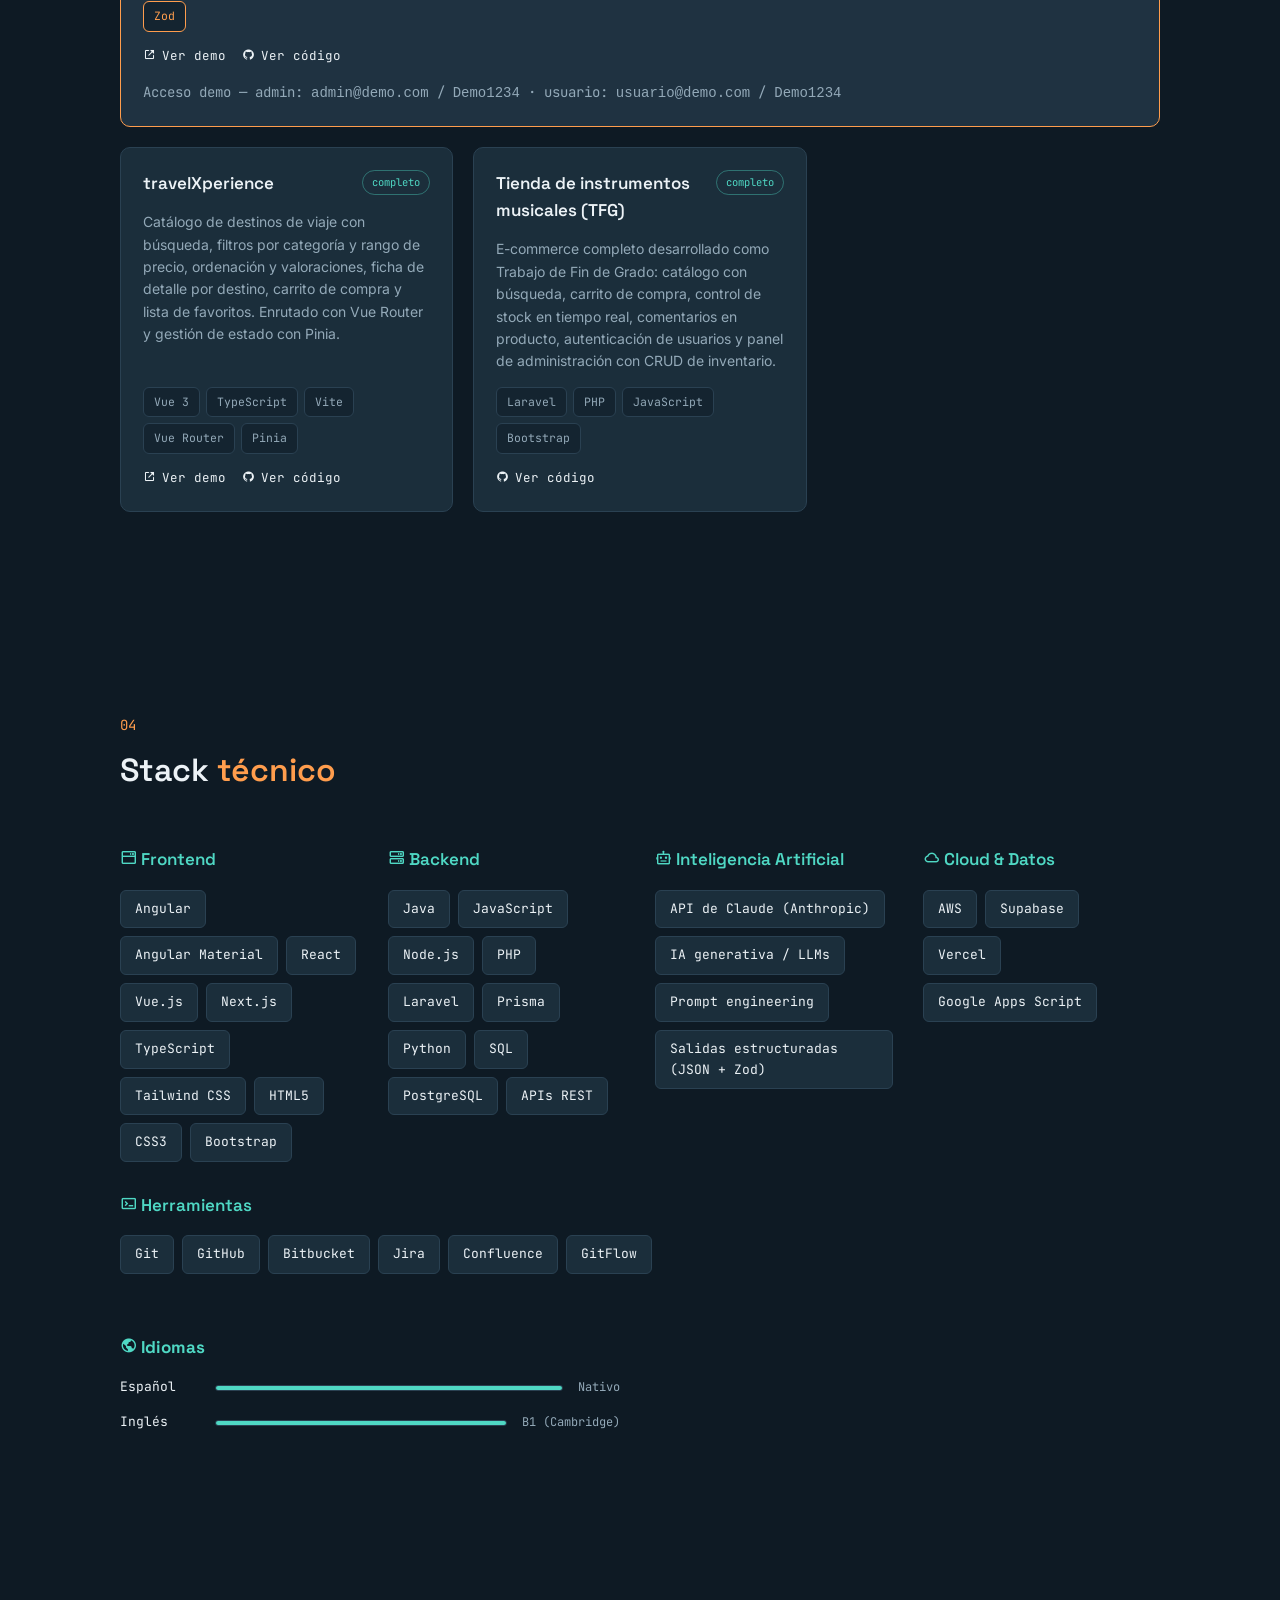
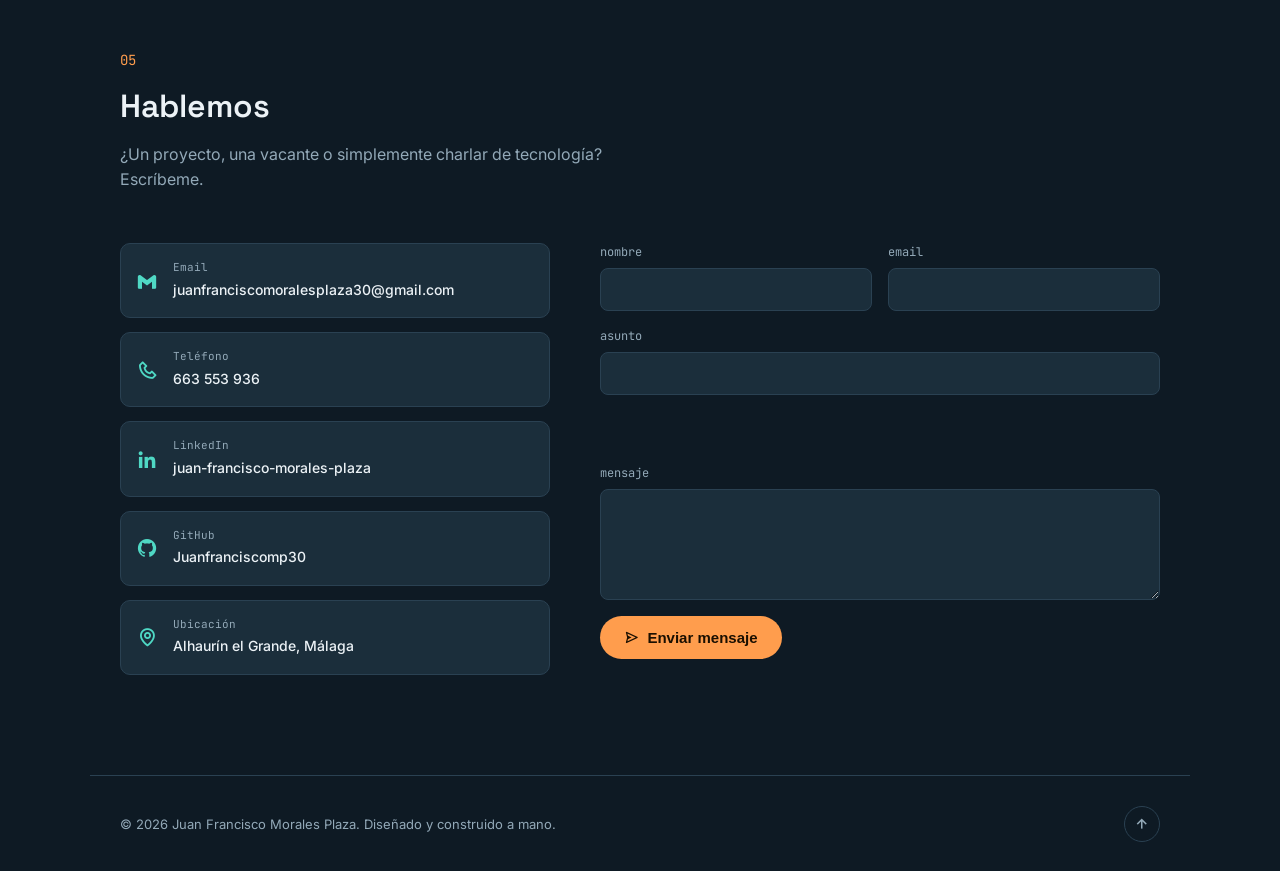
==== commit a20401f0: "Destaca la IA de Gimnasio App y mejora palabras clave ATS" ====
--- a/index.html
+++ b/index.html
@@ -3,8 +3,35 @@
 <head>
 <meta charset="UTF-8">
 <meta name="viewport" content="width=device-width, initial-scale=1.0">
-<title>Juan Francisco Morales Plaza — Desarrollador Frontend (Angular · React)</title>
-<meta name="description" content="Portfolio de Juan Francisco Morales Plaza, desarrollador Frontend (Angular, React, TypeScript) con base en Málaga. Proyectos, experiencia y contacto.">
+<title>Juan Francisco Morales Plaza — Desarrollador Frontend / Full Stack (Angular · React · IA)</title>
+<meta name="description" content="Portfolio de Juan Francisco Morales Plaza, desarrollador Frontend / Full Stack junior en Málaga: Angular, React, Next.js, TypeScript, Java, Python, SQL e integración de IA generativa (API de Claude). Proyectos, experiencia y contacto.">
+<meta name="author" content="Juan Francisco Morales Plaza">
+
+<!-- vista previa al compartir el enlace (LinkedIn, InfoJobs, WhatsApp...) -->
+<meta property="og:type" content="website">
+<meta property="og:title" content="Juan Francisco Morales Plaza — Desarrollador Frontend / Full Stack">
+<meta property="og:description" content="Angular, React, Next.js y TypeScript. Proyectos con IA generativa integrada. Málaga · remoto.">
+<meta property="og:url" content="https://juanfranciscomp30.github.io/portfolio-juanfrancisco/">
+<meta property="og:image" content="https://juanfranciscomp30.github.io/portfolio-juanfrancisco/images/portfolioJF.jpg">
+<meta property="og:locale" content="es_ES">
+
+<!-- datos estructurados: ayudan a Google a entender quién soy -->
+<script type="application/ld+json">
+{
+  "@context": "https://schema.org",
+  "@type": "Person",
+  "name": "Juan Francisco Morales Plaza",
+  "jobTitle": "Desarrollador Frontend / Full Stack",
+  "email": "mailto:juanfranciscomoralesplaza30@gmail.com",
+  "url": "https://juanfranciscomp30.github.io/portfolio-juanfrancisco/",
+  "address": { "@type": "PostalAddress", "addressLocality": "Alhaurín el Grande", "addressRegion": "Málaga", "addressCountry": "ES" },
+  "sameAs": [
+    "https://www.linkedin.com/in/juan-francisco-morales-plaza-383115254/",
+    "https://github.com/Juanfranciscomp30"
+  ],
+  "knowsAbout": ["Angular", "React", "Next.js", "TypeScript", "JavaScript", "Java", "Python", "SQL", "Inteligencia Artificial", "API de Claude (Anthropic)"]
+}
+</script>
 
 <link rel="icon" href="data:image/svg+xml,<svg xmlns=%22http://www.w3.org/2000/svg%22 viewBox=%220 0 100 100%22><rect width=%22100%22 height=%22100%22 rx=%2222%22 fill=%22%230E1A24%22/><text x=%2250%22 y=%2266%22 font-size=%2255%22 font-family=%22monospace%22 fill=%22%23FF9D4D%22 text-anchor=%22middle%22>J</text></svg>">
 
@@ -54,11 +81,12 @@
       <h1 class="hero-title">
         Juan Francisco<br><span>Morales Plaza</span>
       </h1>
-      <h2 class="hero-role">Desarrollador Frontend — Angular · React · TypeScript</h2>
+      <h2 class="hero-role">Desarrollador Frontend / Full Stack — Angular · React · TypeScript · IA</h2>
       <p class="hero-lead">
         Base técnica en sistemas y redes, especializado en construir interfaces sólidas
-        con Angular y React, y en automatizar procesos de datos para que el trabajo
-        repetitivo lo haga la máquina. Con sede en Alhaurín el Grande, Málaga.
+        con Angular y React, en automatizar procesos de datos y en integrar
+        <strong>inteligencia artificial generativa</strong> en aplicaciones reales.
+        Con sede en Alhaurín el Grande, Málaga.
       </p>
 
       <div class="hero-actions">
@@ -152,7 +180,7 @@
               <span class="entry-period">2025 — 2026</span>
               <span class="entry-tag">Experiencia</span>
             </div>
-            <h4>Data Engineering — Opplus</h4>
+            <h4>Data Engineer — Opplus</h4>
             <p>Automatizaciones con Google Apps Script y Google Colab, notebooks en
               Python, consultas SQL y trabajo con servicios AWS. Gestión del trabajo con
               herramientas de organización de tareas.</p>
@@ -257,20 +285,36 @@
     </div>
 
     <div class="project-grid reveal">
-      <article class="project-card">
+      <!-- proyecto destacado: ocupa toda la fila -->
+      <article class="project-card featured">
         <div class="project-head">
-          <h3>Gimnasio App</h3>
+          <h3>Gimnasio App <span class="ai-badge"><i class='bx bx-bot'></i> con IA</span></h3>
           <span class="project-status wip">en desarrollo</span>
         </div>
-        <p>PWA instalable para la gestión de un gimnasio: reservas de clases, tarifas por
-          días/semana y penalización automática por cancelaciones con menos de 3 horas de
-          antelación. Panel de administración para pagos, asistencia y alta de usuarios.</p>
+        <p>Aplicación web full stack para la gestión de un gimnasio: reservas de clases,
+          tarifas por días/semana y penalización automática por cancelaciones con menos de
+          3 horas de antelación. Panel de administración para pagos, asistencia y alta de
+          usuarios. Ahora con <strong>asistente de inteligencia artificial</strong> integrado
+          mediante la API de Claude (Anthropic):</p>
+        <ul class="ai-features">
+          <li><strong>Coach IA para el socio:</strong> a partir de un cuestionario (objetivo,
+            nivel, alimentación) genera su plan de entreno semanal según su tarifa y
+            sugerencias de nutrición.</li>
+          <li><strong>Resumen semanal para el admin:</strong> la IA analiza ocupación, pagos y
+            gastos y propone recomendaciones de negocio.</li>
+          <li><strong>Reactivación de socios:</strong> detecta socios que han dejado de venir o
+            con la cuota vencida y redacta un aviso que el admin revisa antes de enviar.</li>
+          <li><strong>Respuestas fiables y coste controlado:</strong> salidas estructuradas en
+            JSON (tool use) validadas con Zod, límite de usos por semana y caché de resultados.</li>
+        </ul>
         <ul class="project-tags">
           <li>Next.js 14</li><li>TypeScript</li><li>Tailwind CSS</li><li>Prisma</li>
           <li>PostgreSQL (Supabase)</li><li>NextAuth</li>
+          <li class="tag-ai">API de Claude (Anthropic)</li><li class="tag-ai">IA generativa</li>
+          <li class="tag-ai">Zod</li>
         </ul>
         <div class="project-links">
-          <a href="https://gimnasio-app.vercel.app" target="_blank" rel="noopener">
+          <a href="https://gimnasio-app-livid.vercel.app/" target="_blank" rel="noopener">
             <i class='bx bx-link-external'></i> Ver demo
           </a>
           <a href="https://github.com/Juanfranciscomp30/gimnasio-app" target="_blank" rel="noopener">
@@ -341,8 +385,15 @@
       <div class="tech-col">
         <h3><i class='bx bx-server'></i> Backend</h3>
         <ul class="tech-list">
-          <li>Java</li><li>Node.js</li><li>PHP</li><li>Laravel</li><li>Prisma</li>
-          <li>Python</li><li>SQL</li>
+          <li>Java</li><li>JavaScript</li><li>Node.js</li><li>PHP</li><li>Laravel</li>
+          <li>Prisma</li><li>Python</li><li>SQL</li><li>PostgreSQL</li><li>APIs REST</li>
+        </ul>
+      </div>
+      <div class="tech-col">
+        <h3><i class='bx bx-bot'></i> Inteligencia Artificial</h3>
+        <ul class="tech-list">
+          <li>API de Claude (Anthropic)</li><li>IA generativa / LLMs</li>
+          <li>Prompt engineering</li><li>Salidas estructuradas (JSON + Zod)</li>
         </ul>
       </div>
       <div class="tech-col">
--- a/css/style.css
+++ b/css/style.css
@@ -725,6 +725,64 @@
 .project-links a:hover {
   color: #4fd8c4;
   border-bottom-color: #4fd8c4;
+}
+
+/* --- proyecto destacado (Gimnasio App con IA) --- */
+.project-card.featured {
+  grid-column: 1 / -1; /* ocupa toda la fila del grid */
+  border-color: #ff9d4d;
+  background-color: #1f3241;
+}
+
+.project-card.featured:hover {
+  border-color: #ffb877;
+}
+
+.ai-badge {
+  display: inline-flex;
+  align-items: center;
+  gap: 4px;
+  margin-left: 8px;
+  padding: 3px 9px;
+  font-family: 'JetBrains Mono', monospace;
+  font-size: 11px;
+  font-weight: 600;
+  color: #0e1a24;
+  background-color: #ff9d4d;
+  border-radius: 20px;
+  vertical-align: middle;
+}
+
+.project-card strong {
+  color: #ecf2f6;
+}
+
+.ai-features {
+  display: flex;
+  flex-direction: column;
+  gap: 8px;
+  padding-left: 4px;
+}
+
+.ai-features li {
+  position: relative;
+  padding-left: 18px;
+  color: #93a9b8;
+  font-size: 14px;
+}
+
+/* flechita delante de cada punto */
+.ai-features li::before {
+  content: '>';
+  position: absolute;
+  left: 0;
+  color: #ff9d4d;
+  font-family: 'JetBrains Mono', monospace;
+}
+
+.project-tags li.tag-ai {
+  color: #ff9d4d;
+  border-color: #ff9d4d;
 }
 
 .project-note {
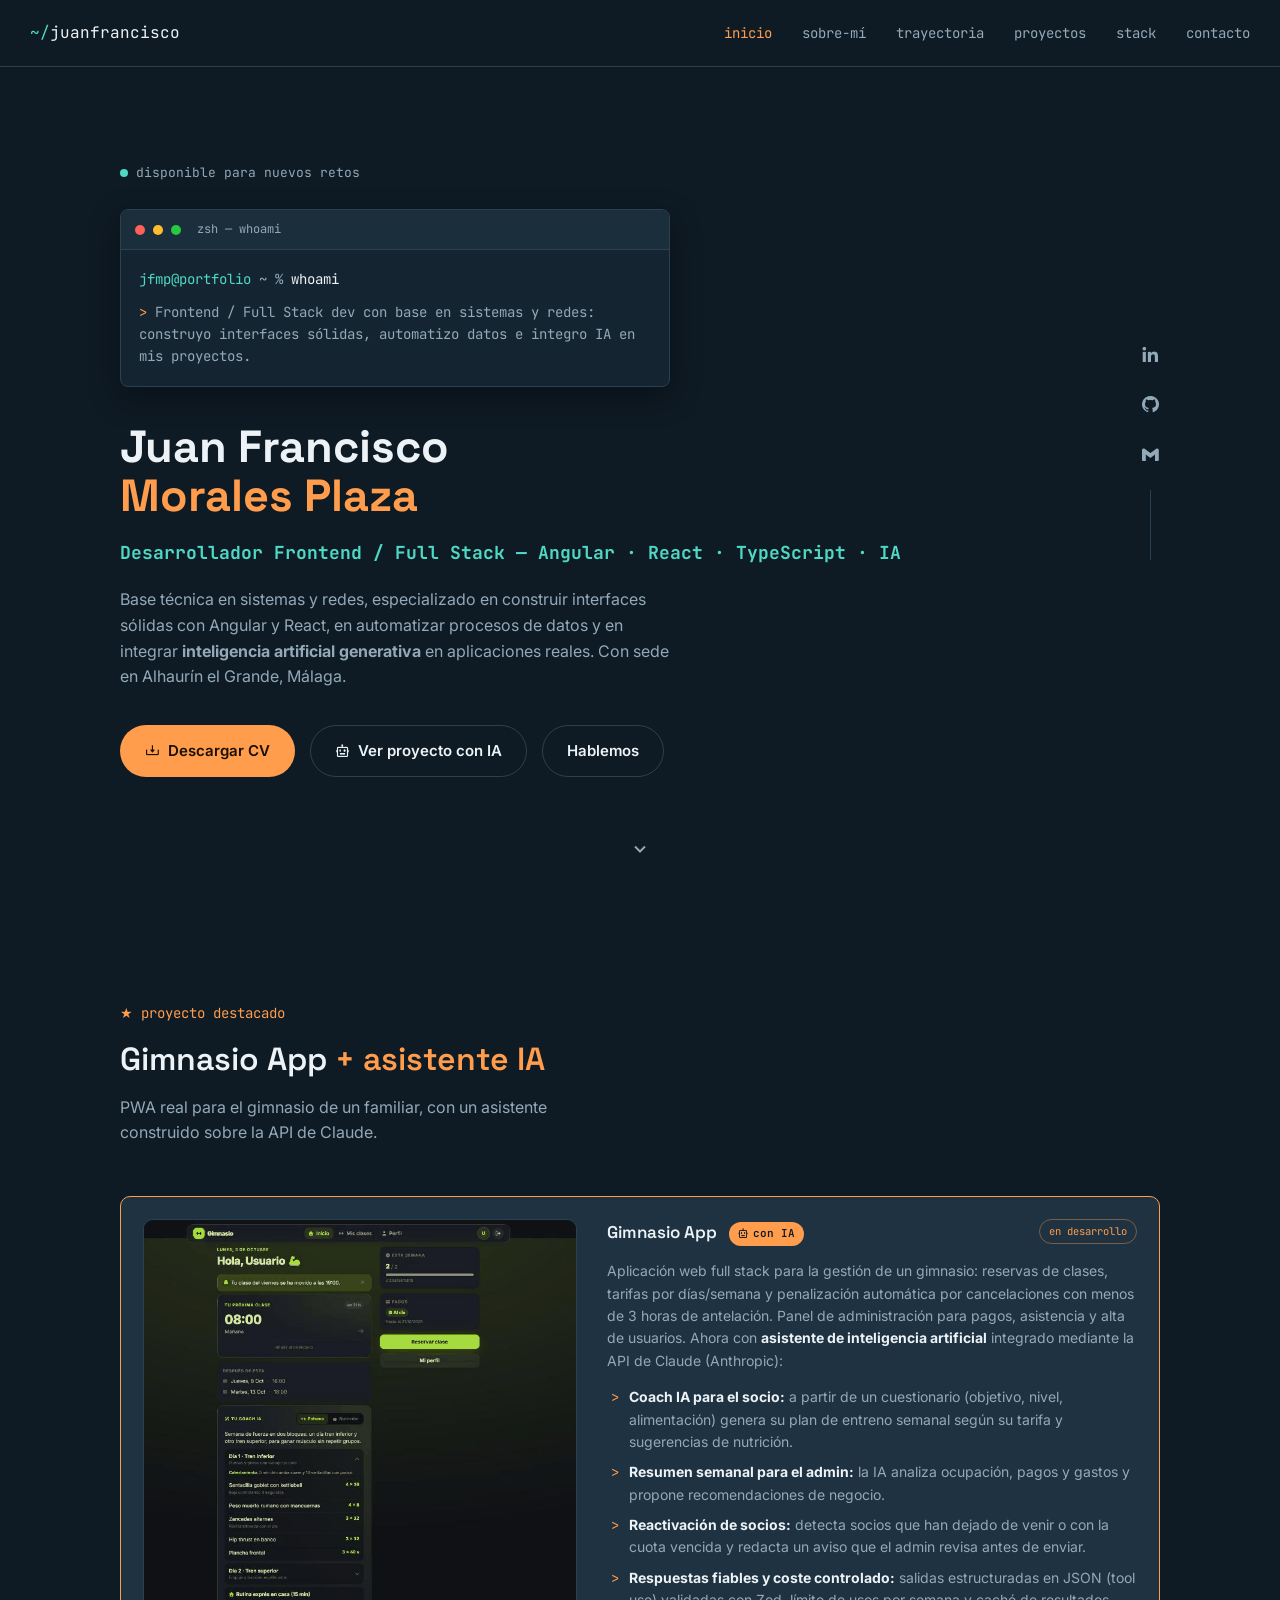
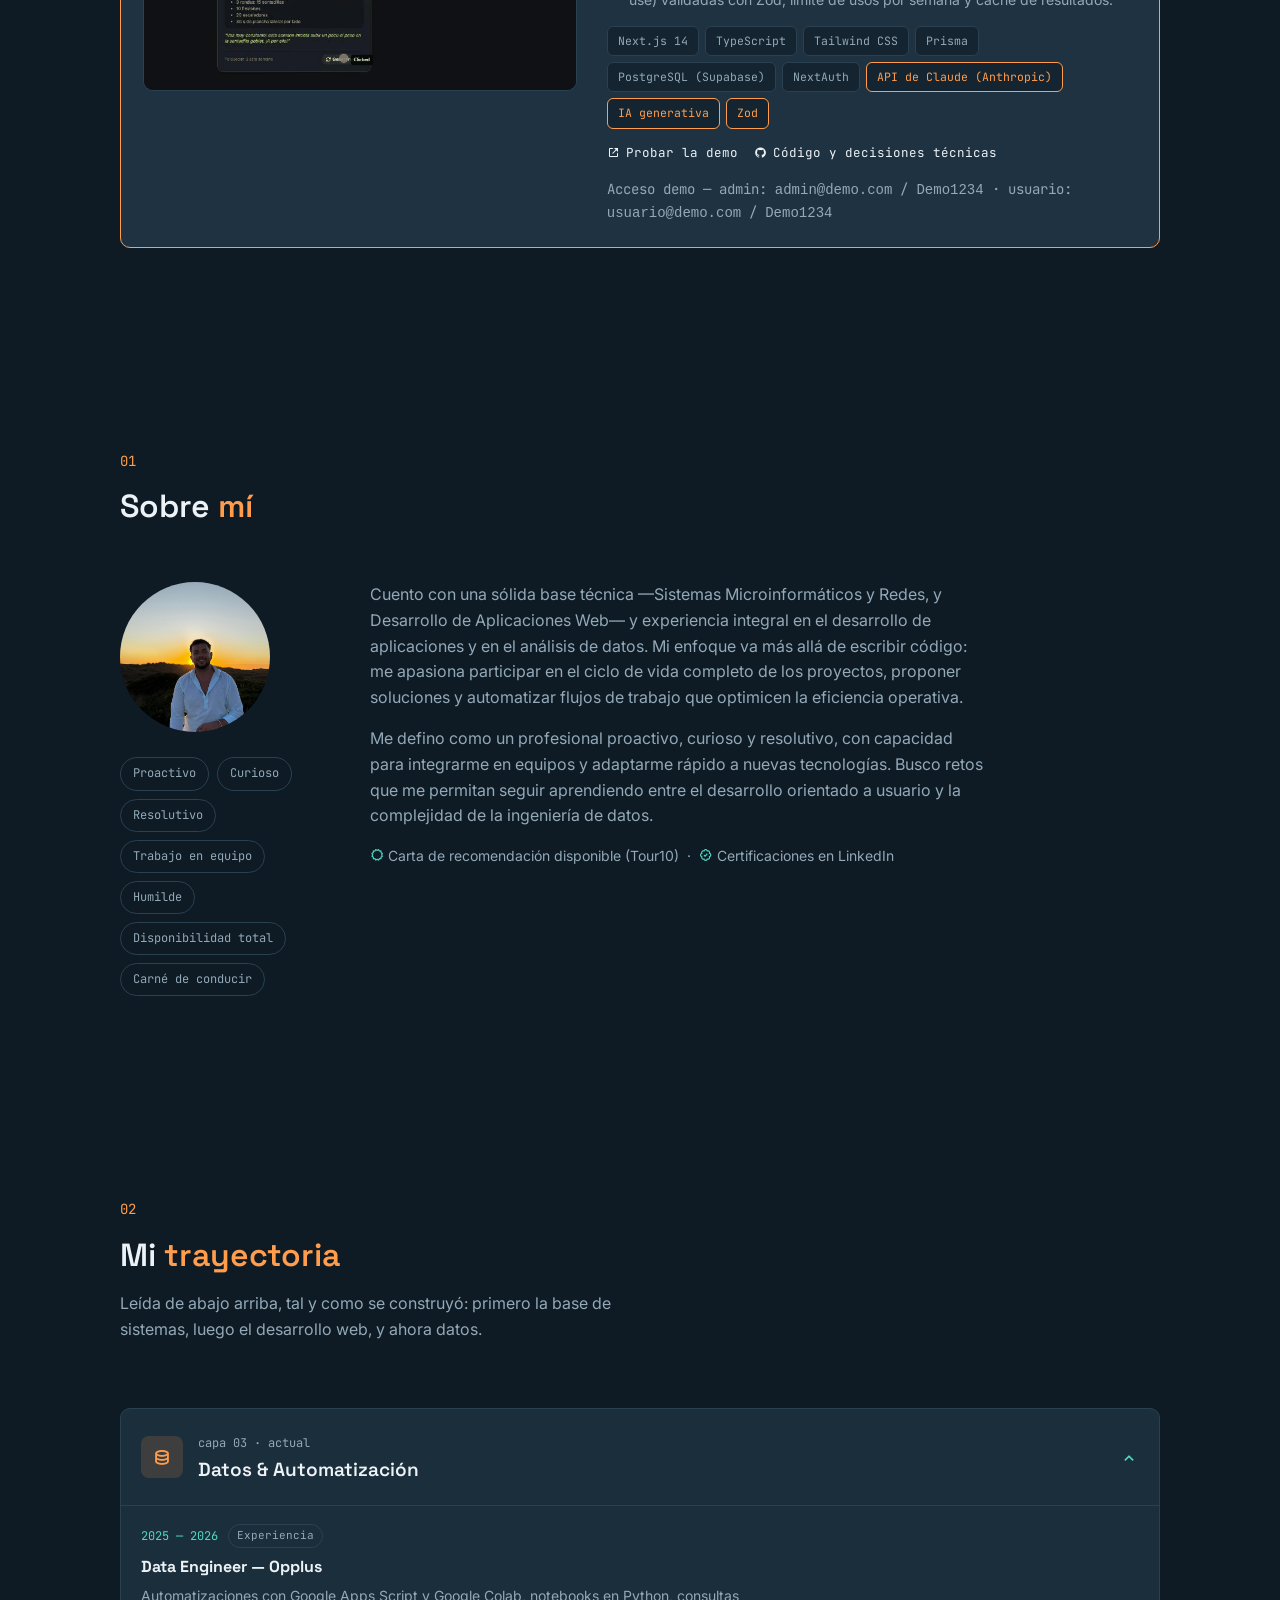
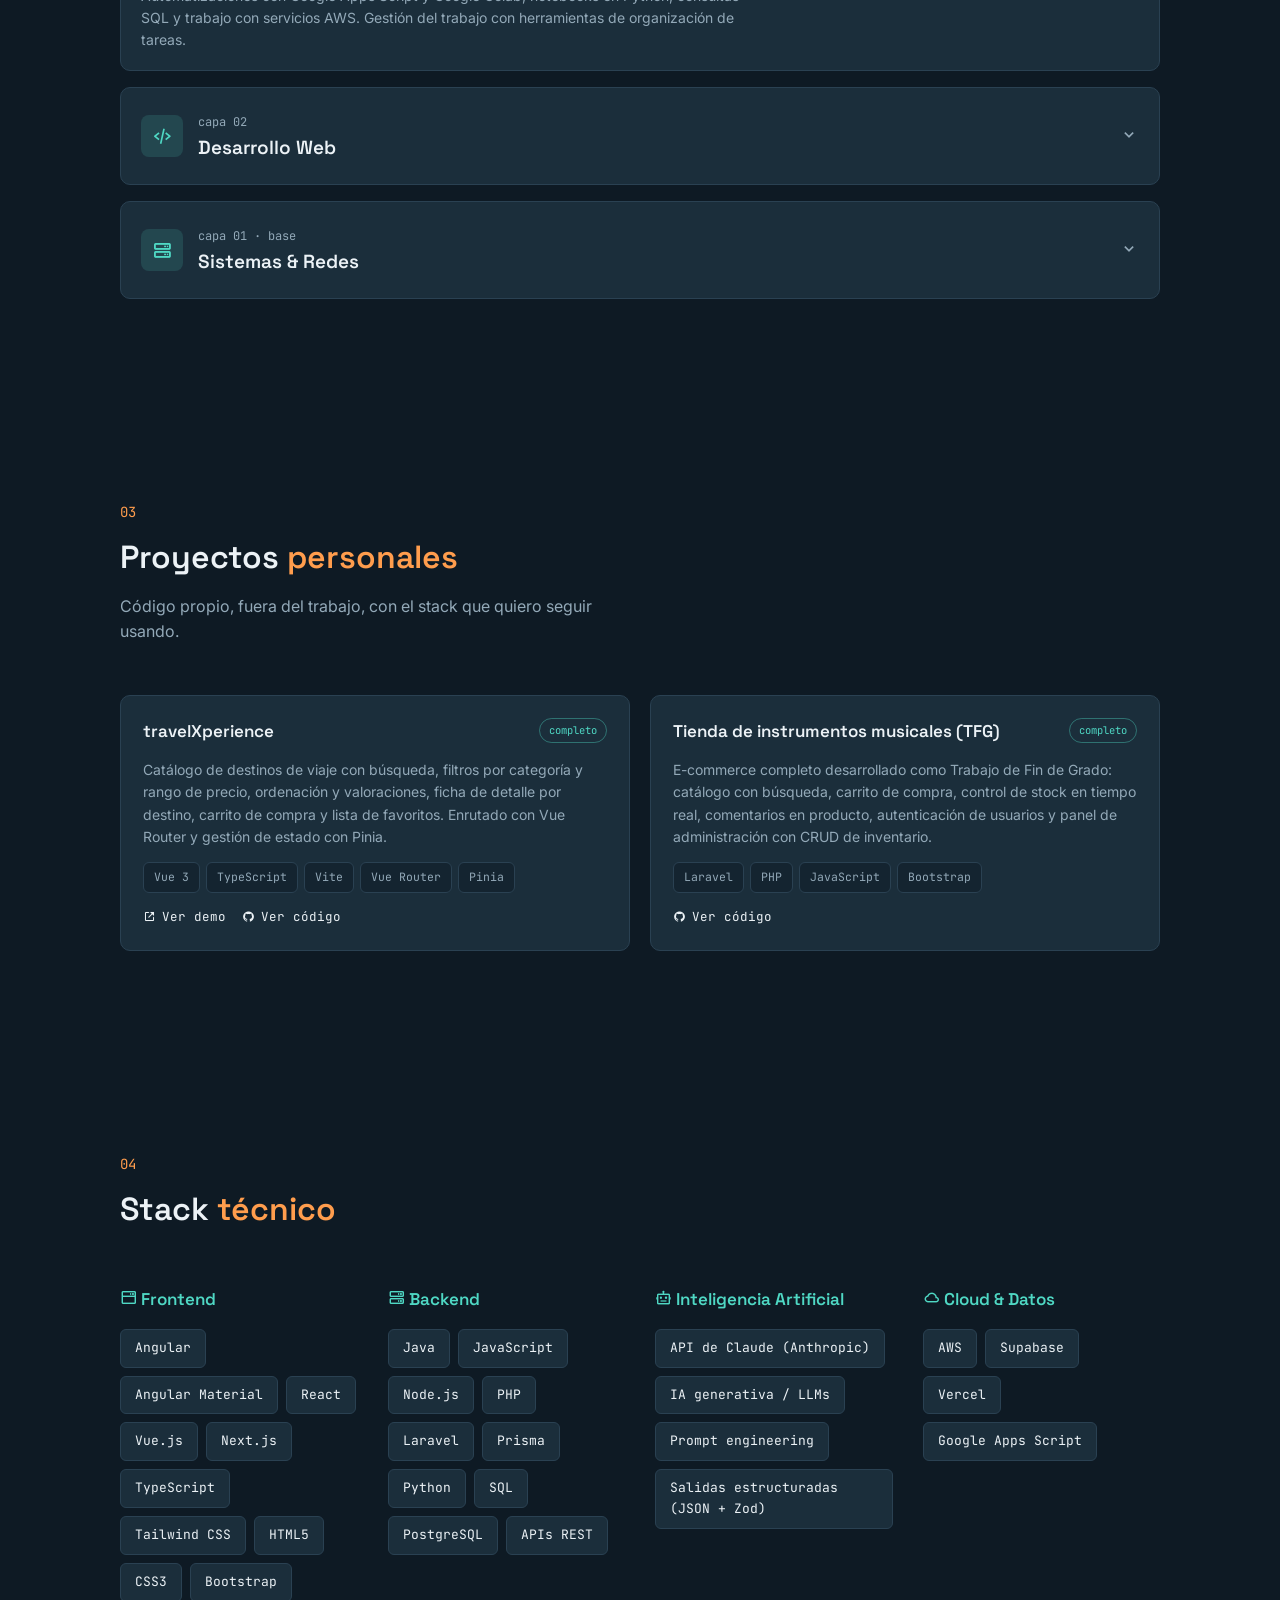
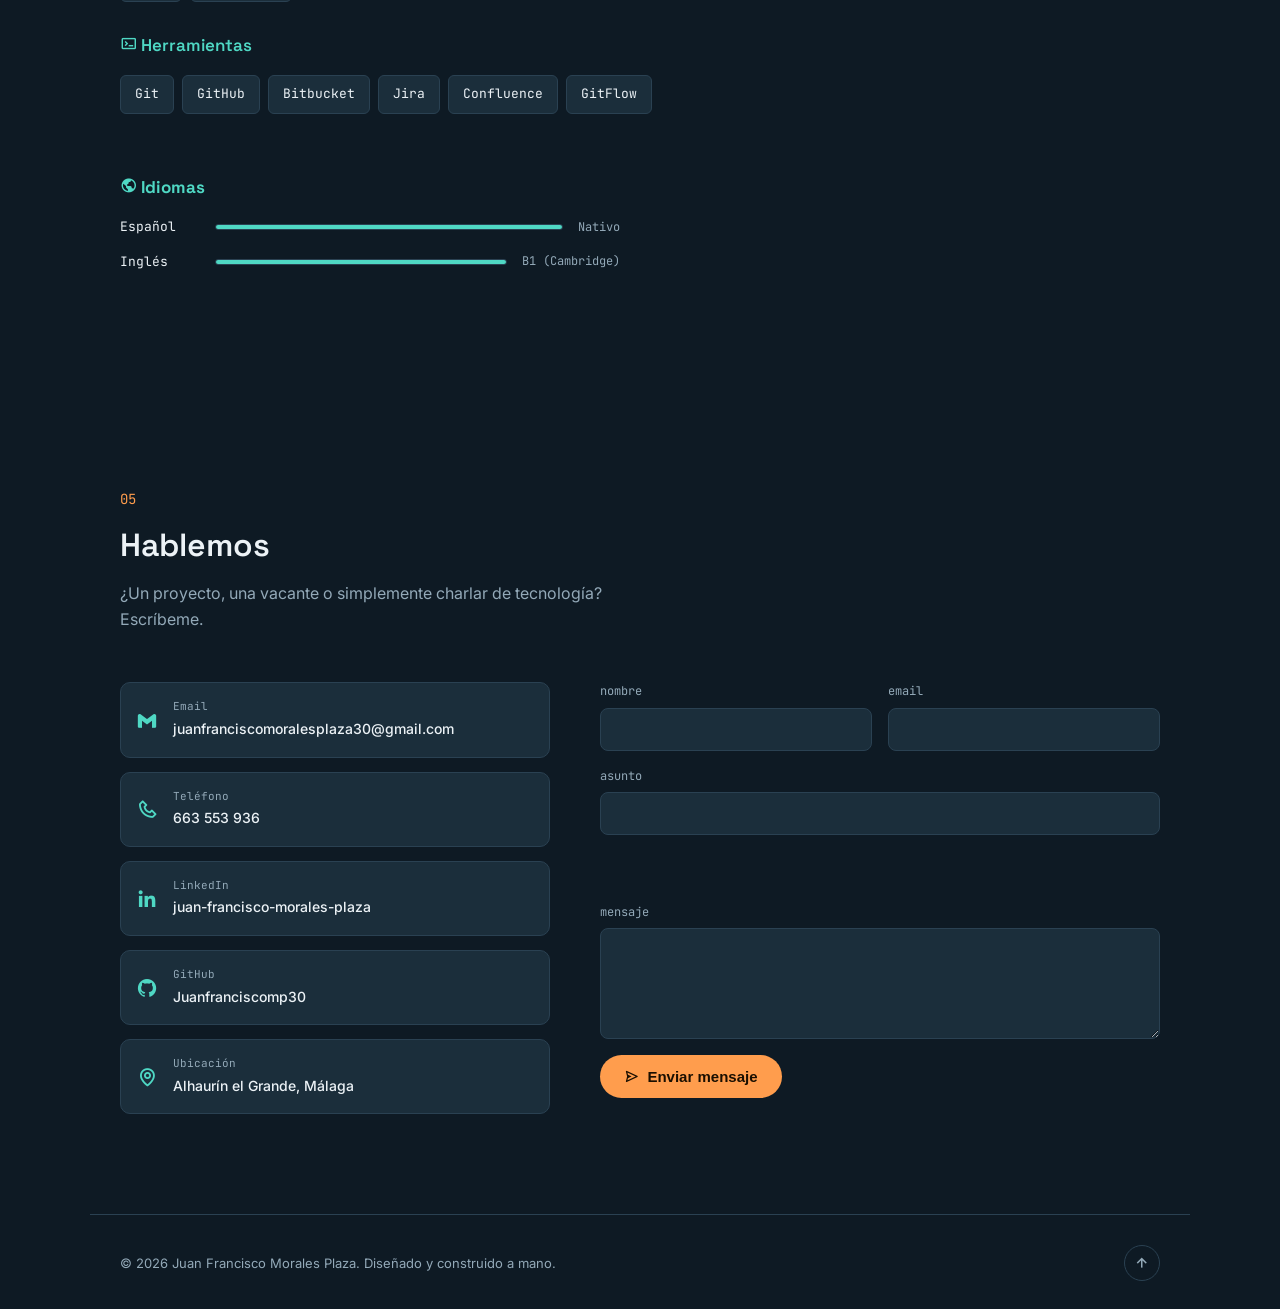
==== commit 855c1bdb: "Sube Gimnasio App + IA justo debajo del hero, con GIF de la demo - Nueva sección "Proyecto destacado" ====
--- a/index.html
+++ b/index.html
@@ -93,6 +93,9 @@
         <a href="CV_Juan_Francisco.pdf" class="btn btn-primary" download>
           <i class='bx bx-download'></i> Descargar CV
         </a>
+        <a href="#destacado" class="btn btn-ghost">
+          <i class='bx bx-bot'></i> Ver proyecto con IA
+        </a>
         <a href="#contacto" class="btn btn-ghost">Hablemos</a>
       </div>
     </div>
@@ -104,9 +107,61 @@
       <span class="hero-side-line"></span>
     </div>
 
-    <a href="#sobre-mi" class="scroll-cue" aria-label="Bajar a la siguiente sección">
+    <a href="#destacado" class="scroll-cue" aria-label="Bajar a la siguiente sección">
       <i class='bx bx-chevron-down'></i>
     </a>
+  </section>
+
+  <!-- PROYECTO DESTACADO — lo primero que se ve después del hero -->
+  <section class="spotlight" id="destacado">
+    <div class="section-head reveal">
+      <span class="section-index">★ proyecto destacado</span>
+      <h2>Gimnasio App <span>+ asistente IA</span></h2>
+      <p class="section-sub">PWA real para el gimnasio de un familiar, con un asistente construido sobre la API de Claude.</p>
+    </div>
+
+    <article class="project-card featured spotlight-card reveal">
+      <a class="spotlight-media" href="https://gimnasio-app-livid.vercel.app/" target="_blank" rel="noopener">
+        <img src="images/gimnasio-ia.gif" alt="Demo del asistente IA: el socio genera su plan de entreno y nutrición, y el admin ve el resumen semanal y los avisos redactados por la IA" width="720" height="784" loading="lazy">
+      </a>
+      <div class="spotlight-body">
+          <div class="project-head">
+            <h3>Gimnasio App <span class="ai-badge"><i class='bx bx-bot'></i> con IA</span></h3>
+            <span class="project-status wip">en desarrollo</span>
+          </div>
+          <p>Aplicación web full stack para la gestión de un gimnasio: reservas de clases,
+            tarifas por días/semana y penalización automática por cancelaciones con menos de
+            3 horas de antelación. Panel de administración para pagos, asistencia y alta de
+            usuarios. Ahora con <strong>asistente de inteligencia artificial</strong> integrado
+            mediante la API de Claude (Anthropic):</p>
+          <ul class="ai-features">
+            <li><strong>Coach IA para el socio:</strong> a partir de un cuestionario (objetivo,
+              nivel, alimentación) genera su plan de entreno semanal según su tarifa y
+              sugerencias de nutrición.</li>
+            <li><strong>Resumen semanal para el admin:</strong> la IA analiza ocupación, pagos y
+              gastos y propone recomendaciones de negocio.</li>
+            <li><strong>Reactivación de socios:</strong> detecta socios que han dejado de venir o
+              con la cuota vencida y redacta un aviso que el admin revisa antes de enviar.</li>
+            <li><strong>Respuestas fiables y coste controlado:</strong> salidas estructuradas en
+              JSON (tool use) validadas con Zod, límite de usos por semana y caché de resultados.</li>
+          </ul>
+          <ul class="project-tags">
+            <li>Next.js 14</li><li>TypeScript</li><li>Tailwind CSS</li><li>Prisma</li>
+            <li>PostgreSQL (Supabase)</li><li>NextAuth</li>
+            <li class="tag-ai">API de Claude (Anthropic)</li><li class="tag-ai">IA generativa</li>
+            <li class="tag-ai">Zod</li>
+          </ul>
+          <div class="project-links">
+            <a href="https://gimnasio-app-livid.vercel.app/" target="_blank" rel="noopener">
+              <i class='bx bx-link-external'></i> Probar la demo
+            </a>
+            <a href="https://github.com/Juanfranciscomp30/gimnasio-app#decisiones-técnicas" target="_blank" rel="noopener">
+              <i class='bx bxl-github'></i> Código y decisiones técnicas
+            </a>
+          </div>
+          <p class="project-note">Acceso demo — admin: <code>admin@demo.com</code> / <code>Demo1234</code> · usuario: <code>usuario@demo.com</code> / <code>Demo1234</code></p>
+      </div>
+    </article>
   </section>
 
   <!-- SOBRE MI -->
@@ -285,45 +340,6 @@
     </div>
 
     <div class="project-grid reveal">
-      <!-- proyecto destacado: ocupa toda la fila -->
-      <article class="project-card featured">
-        <div class="project-head">
-          <h3>Gimnasio App <span class="ai-badge"><i class='bx bx-bot'></i> con IA</span></h3>
-          <span class="project-status wip">en desarrollo</span>
-        </div>
-        <p>Aplicación web full stack para la gestión de un gimnasio: reservas de clases,
-          tarifas por días/semana y penalización automática por cancelaciones con menos de
-          3 horas de antelación. Panel de administración para pagos, asistencia y alta de
-          usuarios. Ahora con <strong>asistente de inteligencia artificial</strong> integrado
-          mediante la API de Claude (Anthropic):</p>
-        <ul class="ai-features">
-          <li><strong>Coach IA para el socio:</strong> a partir de un cuestionario (objetivo,
-            nivel, alimentación) genera su plan de entreno semanal según su tarifa y
-            sugerencias de nutrición.</li>
-          <li><strong>Resumen semanal para el admin:</strong> la IA analiza ocupación, pagos y
-            gastos y propone recomendaciones de negocio.</li>
-          <li><strong>Reactivación de socios:</strong> detecta socios que han dejado de venir o
-            con la cuota vencida y redacta un aviso que el admin revisa antes de enviar.</li>
-          <li><strong>Respuestas fiables y coste controlado:</strong> salidas estructuradas en
-            JSON (tool use) validadas con Zod, límite de usos por semana y caché de resultados.</li>
-        </ul>
-        <ul class="project-tags">
-          <li>Next.js 14</li><li>TypeScript</li><li>Tailwind CSS</li><li>Prisma</li>
-          <li>PostgreSQL (Supabase)</li><li>NextAuth</li>
-          <li class="tag-ai">API de Claude (Anthropic)</li><li class="tag-ai">IA generativa</li>
-          <li class="tag-ai">Zod</li>
-        </ul>
-        <div class="project-links">
-          <a href="https://gimnasio-app-livid.vercel.app/" target="_blank" rel="noopener">
-            <i class='bx bx-link-external'></i> Ver demo
-          </a>
-          <a href="https://github.com/Juanfranciscomp30/gimnasio-app" target="_blank" rel="noopener">
-            <i class='bx bxl-github'></i> Ver código
-          </a>
-        </div>
-        <p class="project-note">Acceso demo — admin: <code>admin@demo.com</code> / <code>Demo1234</code> · usuario: <code>usuario@demo.com</code> / <code>Demo1234</code></p>
-      </article>
-
       <article class="project-card">
         <div class="project-head">
           <h3>travelXperience</h3>
--- a/css/style.css
+++ b/css/style.css
@@ -976,4 +976,44 @@
     gap: 15px;
     text-align: center;
   }
-}+}
+/* ===============================================
+   PROYECTO DESTACADO ARRIBA (justo después del hero)
+   Reutiliza .project-card.featured y añade el GIF
+   =============================================== */
+.spotlight-card {
+  display: grid;
+  grid-template-columns: minmax(0, 0.9fr) minmax(0, 1.1fr);
+  gap: 30px;
+  align-items: start;
+}
+
+.spotlight-card:hover {
+  transform: none; /* tarjeta grande: sin el saltito del hover */
+}
+
+.spotlight-media {
+  display: block;
+  border-radius: 10px;
+  overflow: hidden;
+  border: 1px solid #2a4152;
+  background-color: #0e1a24;
+}
+
+.spotlight-media img {
+  width: 100%;
+  height: auto;
+}
+
+.spotlight-body {
+  display: flex;
+  flex-direction: column;
+  gap: 14px;
+}
+
+@media (max-width: 860px) {
+  .spotlight-card {
+    grid-template-columns: 1fr;
+    gap: 20px;
+  }
+}
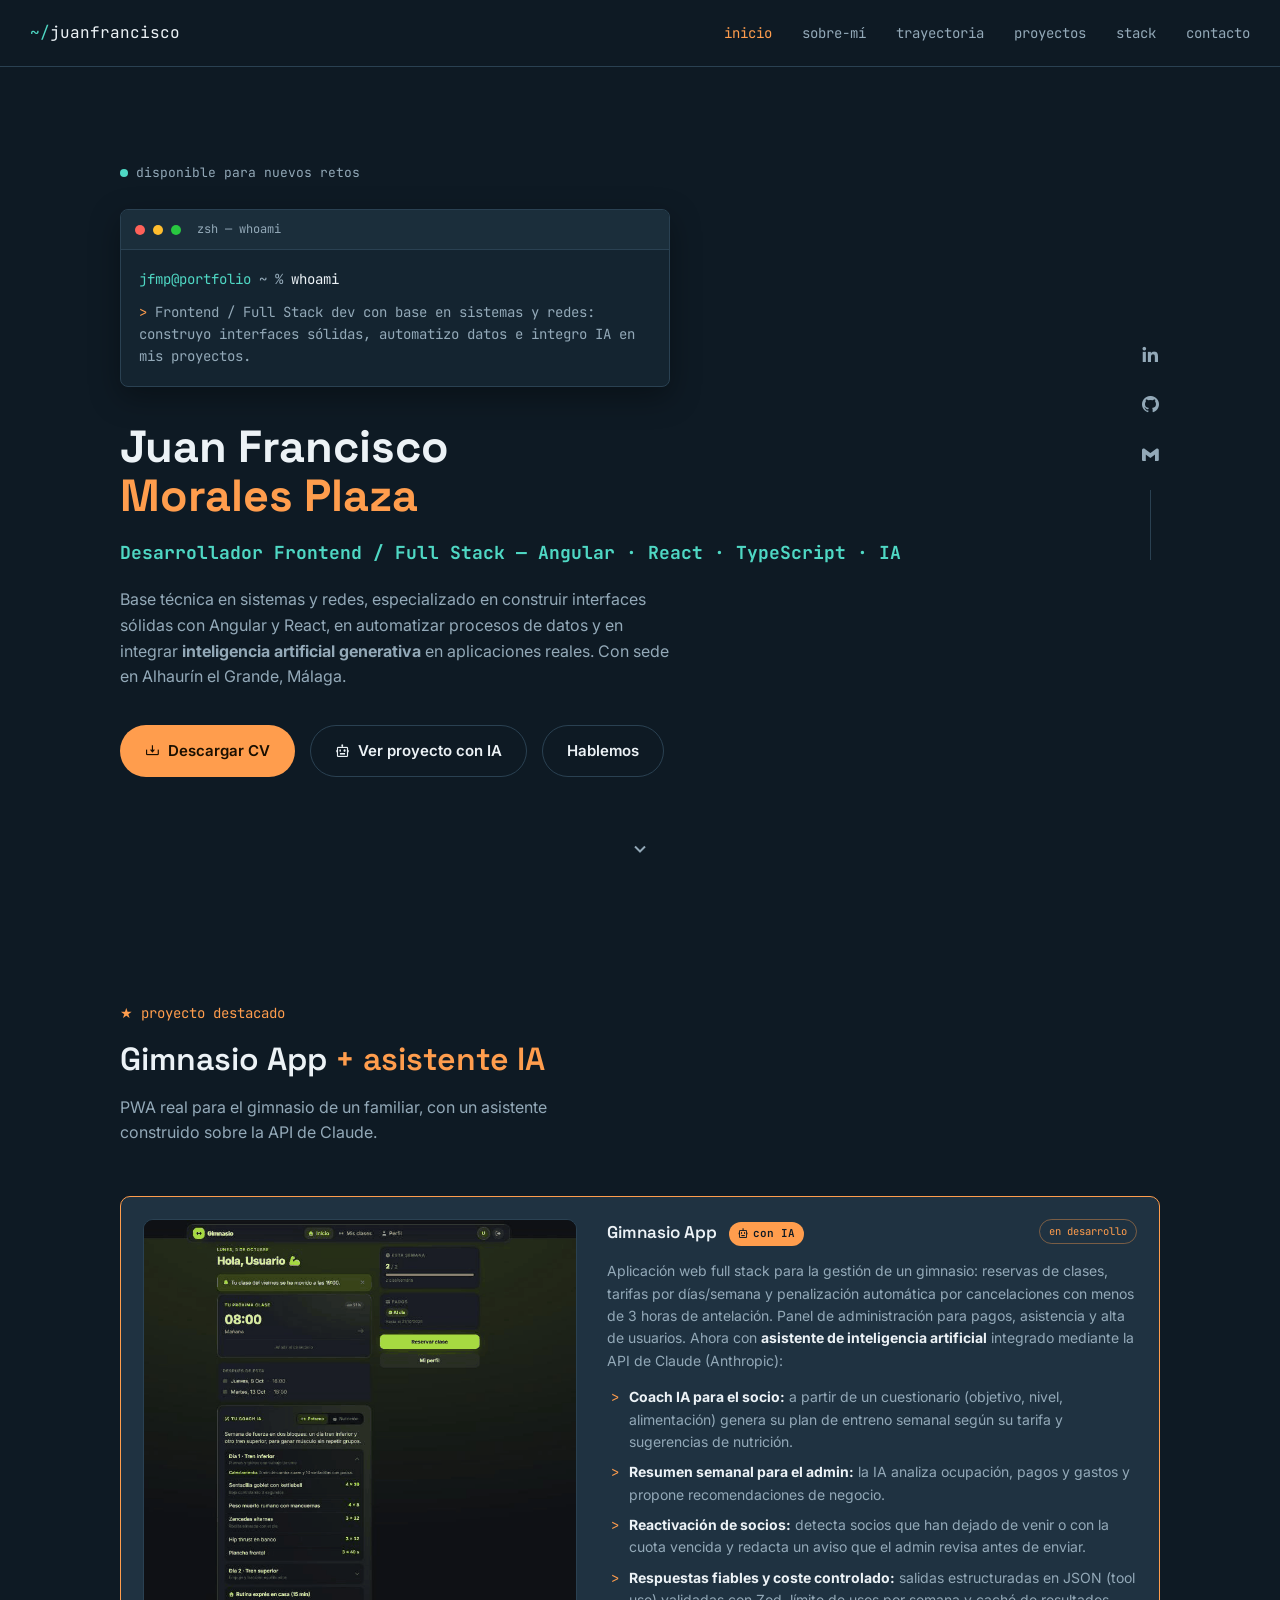
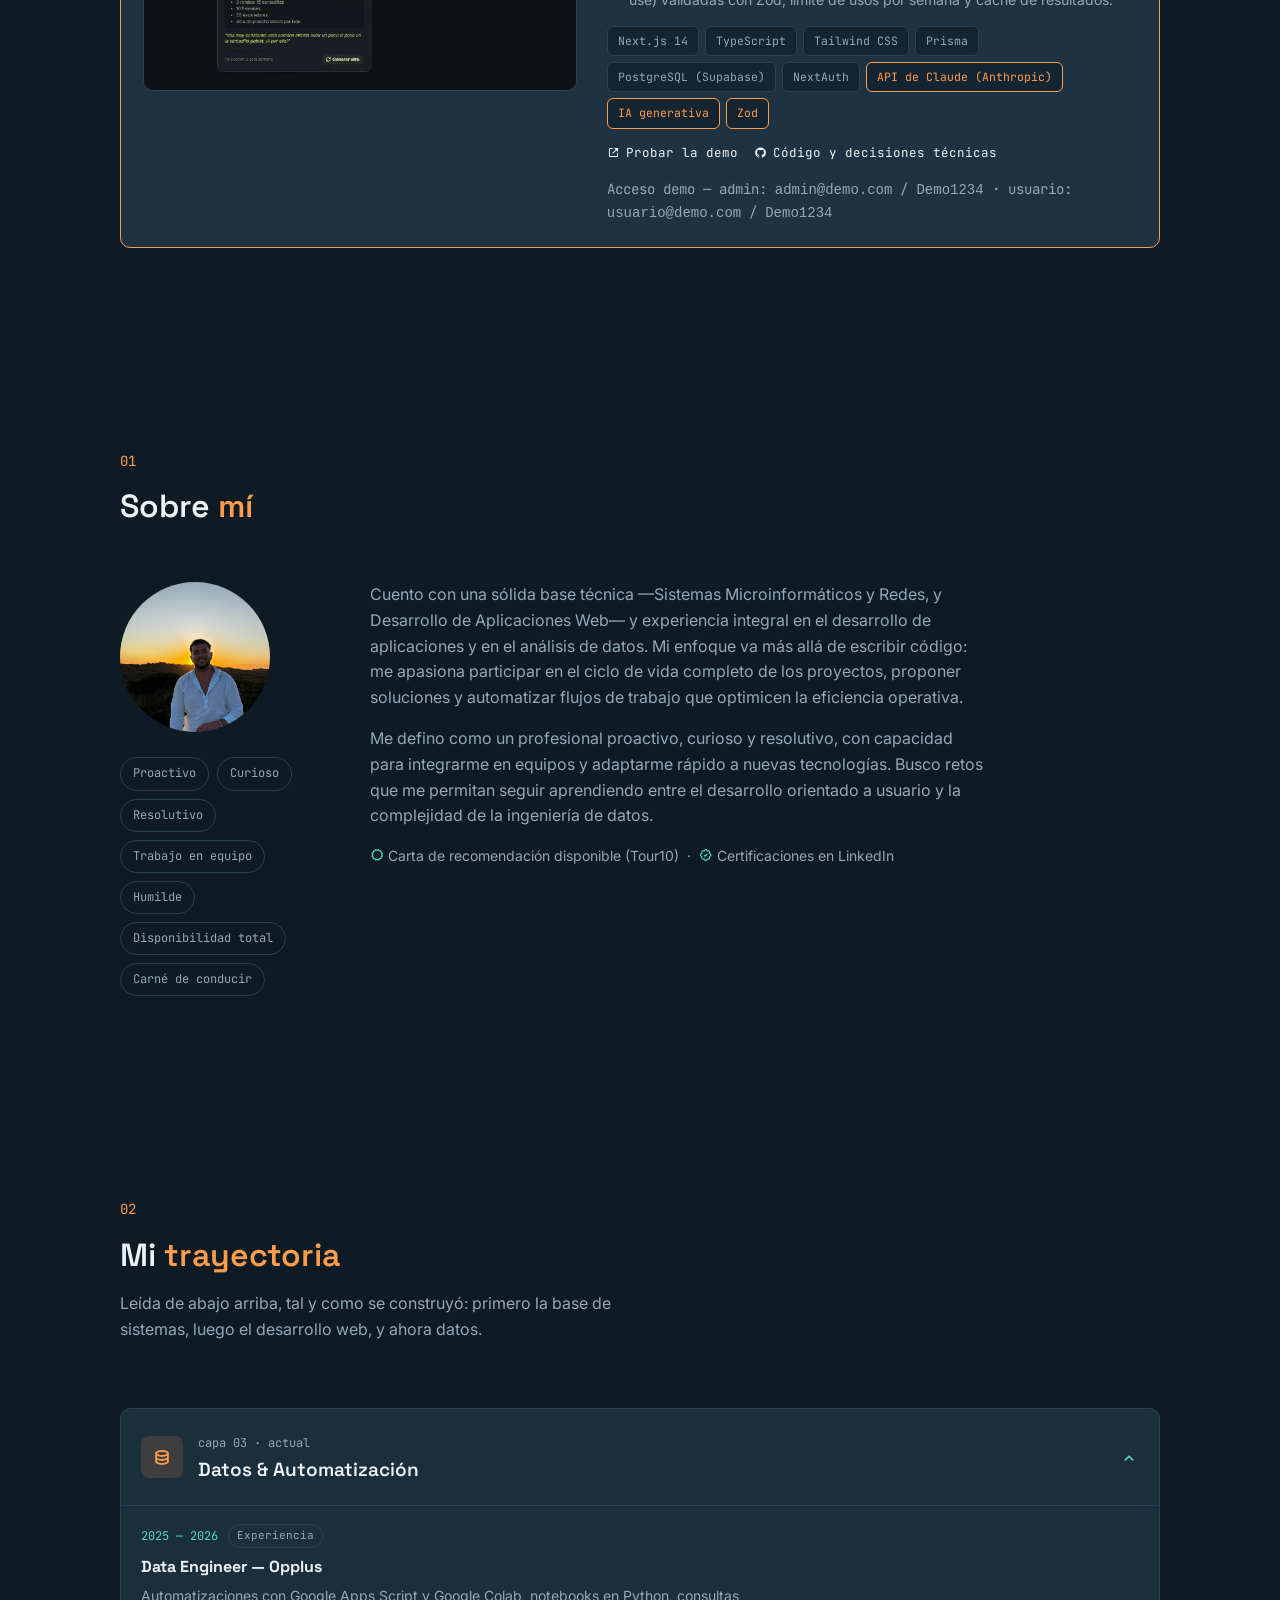
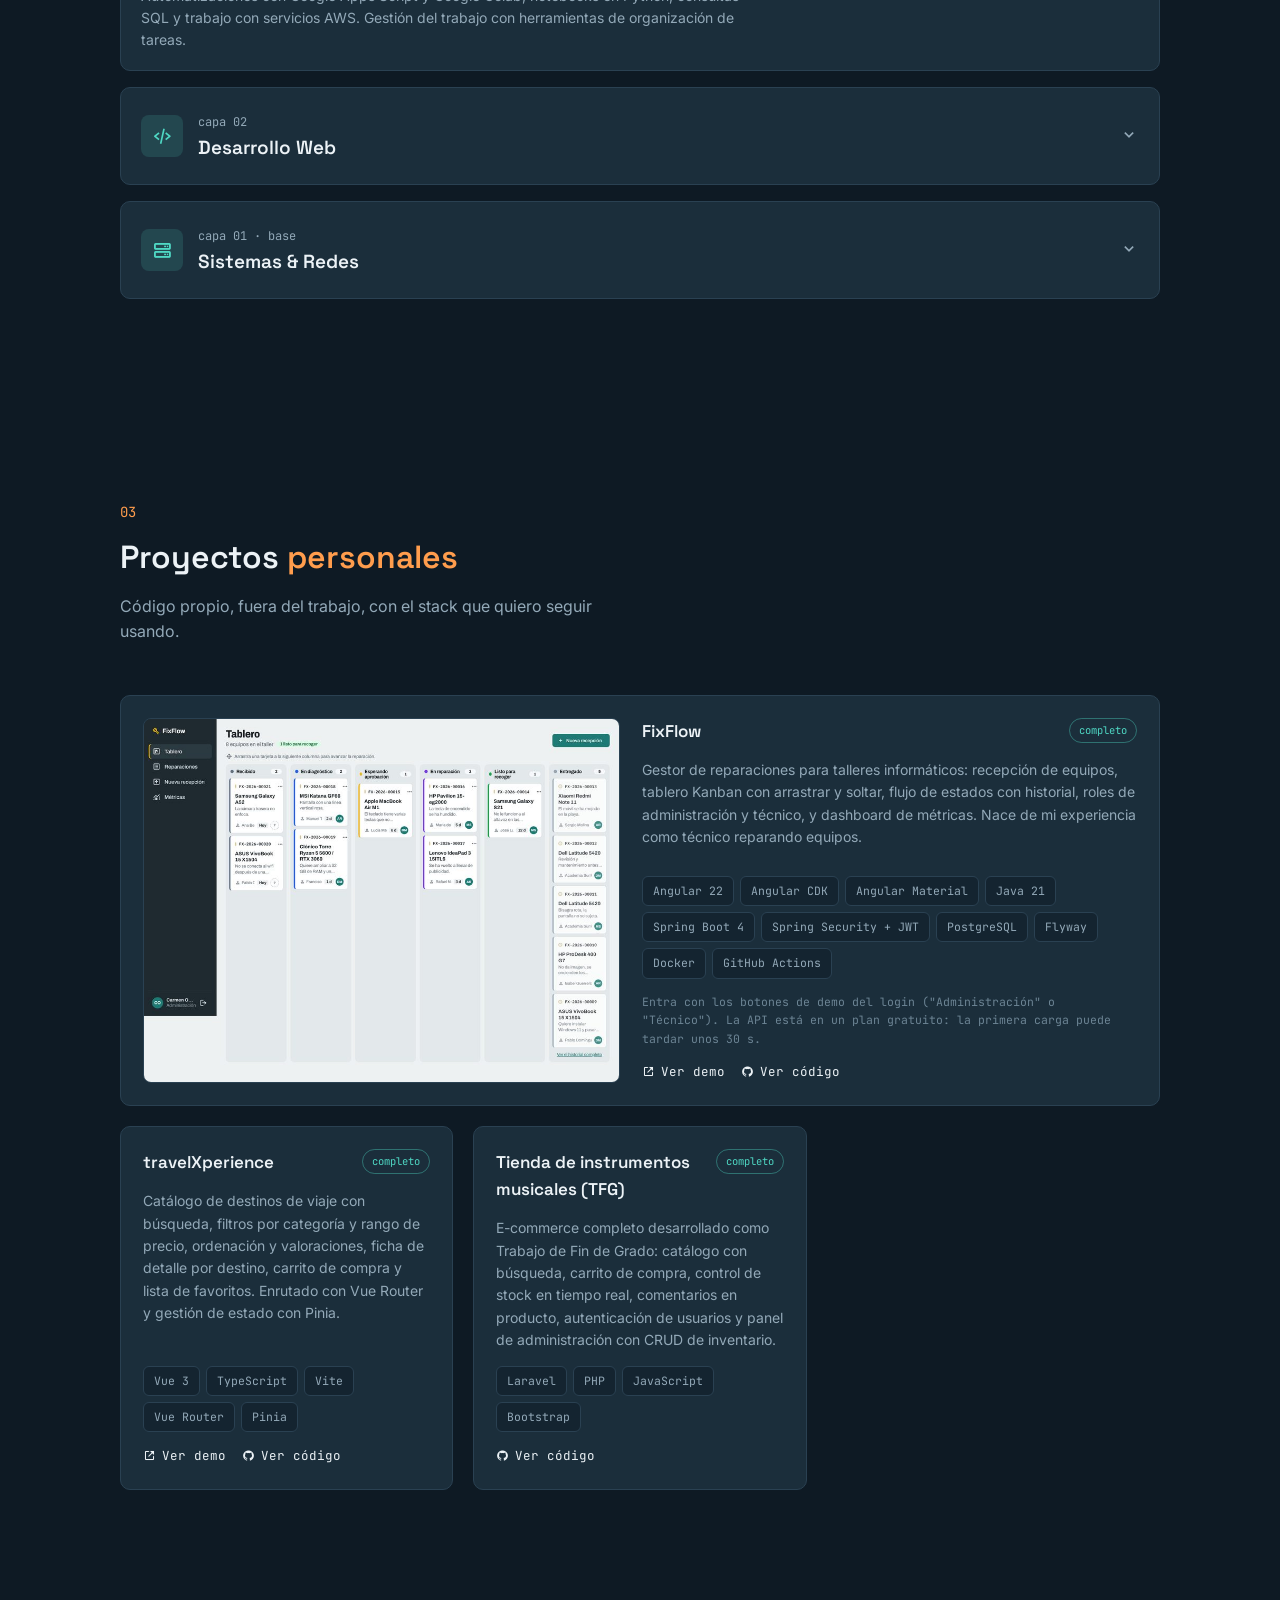
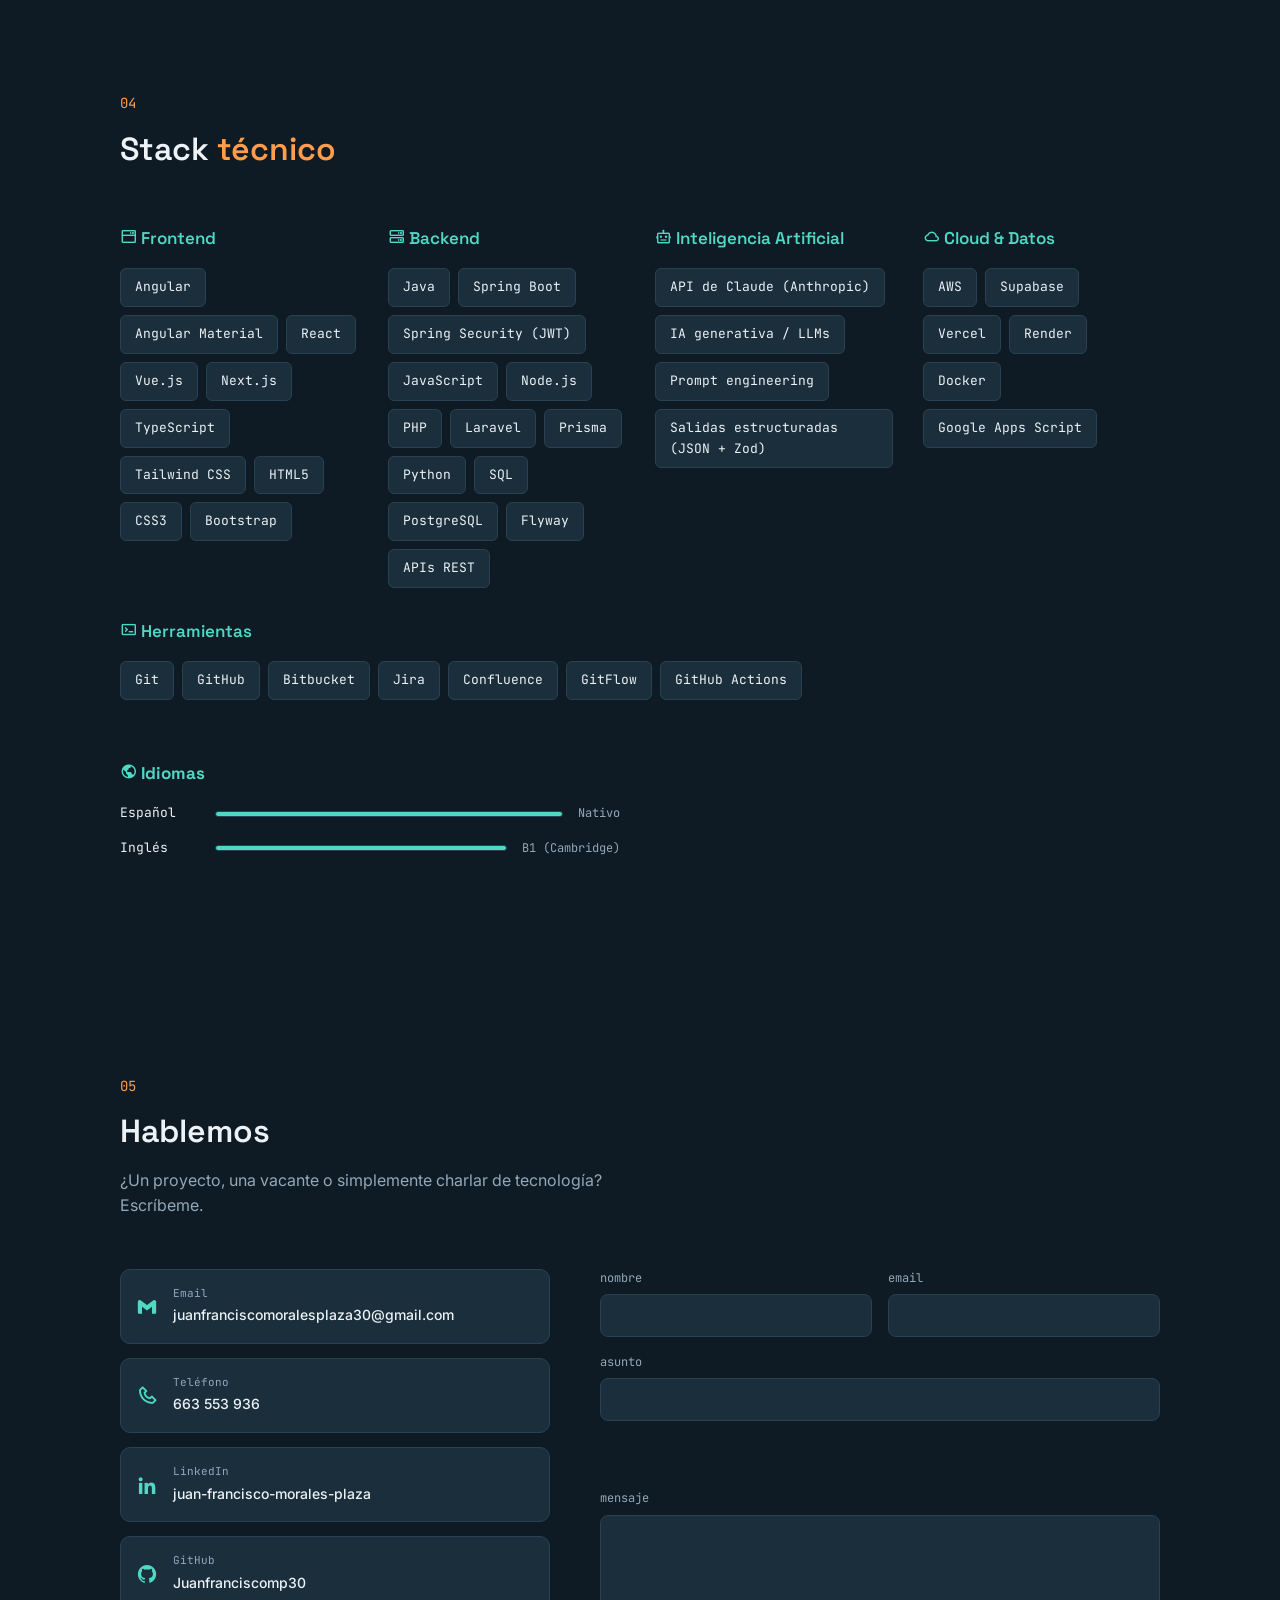
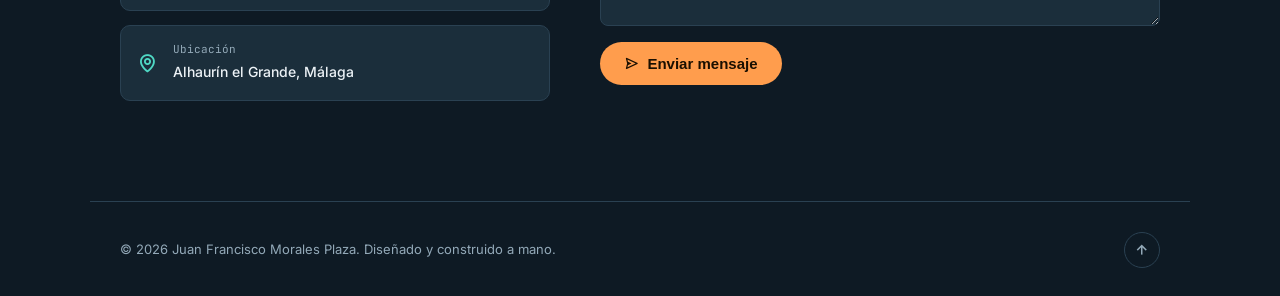
==== commit 6c1bf93c: "Añade FixFlow a proyectos personales Tarjeta ancha con captura del tablero, stack, aviso de arranque" ====
--- a/index.html
+++ b/index.html
@@ -340,6 +340,38 @@
     </div>
 
     <div class="project-grid reveal">
+      <!-- FixFlow: ocupa toda la fila y lleva captura del tablero -->
+      <article class="project-card project-wide">
+        <a class="project-shot" href="https://fixflow-green.vercel.app" target="_blank" rel="noopener">
+          <img src="images/fixflow-tablero.jpg" alt="Tablero Kanban de FixFlow con las reparaciones repartidas por estado: recibido, en diagnóstico, esperando aprobación, en reparación, listo para recoger y entregado" width="900" height="688" loading="lazy">
+        </a>
+        <div class="project-body">
+          <div class="project-head">
+            <h3>FixFlow</h3>
+            <span class="project-status live">completo</span>
+          </div>
+          <p>Gestor de reparaciones para talleres informáticos: recepción de equipos,
+            tablero Kanban con arrastrar y soltar, flujo de estados con historial,
+            roles de administración y técnico, y dashboard de métricas. Nace de mi
+            experiencia como técnico reparando equipos.</p>
+          <ul class="project-tags">
+            <li>Angular 22</li><li>Angular CDK</li><li>Angular Material</li>
+            <li>Java 21</li><li>Spring Boot 4</li><li>Spring Security + JWT</li>
+            <li>PostgreSQL</li><li>Flyway</li><li>Docker</li><li>GitHub Actions</li>
+          </ul>
+          <p class="project-note">Entra con los botones de demo del login ("Administración" o "Técnico").
+            La API está en un plan gratuito: la primera carga puede tardar unos 30 s.</p>
+          <div class="project-links">
+            <a href="https://fixflow-green.vercel.app" target="_blank" rel="noopener">
+              <i class='bx bx-link-external'></i> Ver demo
+            </a>
+            <a href="https://github.com/Juanfranciscomp30/fixflow" target="_blank" rel="noopener">
+              <i class='bx bxl-github'></i> Ver código
+            </a>
+          </div>
+        </div>
+      </article>
+
       <article class="project-card">
         <div class="project-head">
           <h3>travelXperience</h3>
@@ -401,8 +433,9 @@
       <div class="tech-col">
         <h3><i class='bx bx-server'></i> Backend</h3>
         <ul class="tech-list">
-          <li>Java</li><li>JavaScript</li><li>Node.js</li><li>PHP</li><li>Laravel</li>
-          <li>Prisma</li><li>Python</li><li>SQL</li><li>PostgreSQL</li><li>APIs REST</li>
+          <li>Java</li><li>Spring Boot</li><li>Spring Security (JWT)</li>
+          <li>JavaScript</li><li>Node.js</li><li>PHP</li><li>Laravel</li>
+          <li>Prisma</li><li>Python</li><li>SQL</li><li>PostgreSQL</li><li>Flyway</li><li>APIs REST</li>
         </ul>
       </div>
       <div class="tech-col">
@@ -415,14 +448,15 @@
       <div class="tech-col">
         <h3><i class='bx bx-cloud'></i> Cloud &amp; Datos</h3>
         <ul class="tech-list">
-          <li>AWS</li><li>Supabase</li><li>Vercel</li><li>Google Apps Script</li>
+          <li>AWS</li><li>Supabase</li><li>Vercel</li><li>Render</li><li>Docker</li>
+          <li>Google Apps Script</li>
         </ul>
       </div>
       <div class="tech-col">
         <h3><i class='bx bx-terminal'></i> Herramientas</h3>
         <ul class="tech-list">
           <li>Git</li><li>GitHub</li><li>Bitbucket</li><li>Jira</li>
-          <li>Confluence</li><li>GitFlow</li>
+          <li>Confluence</li><li>GitFlow</li><li>GitHub Actions</li>
         </ul>
       </div>
     </div>
--- a/css/style.css
+++ b/css/style.css
@@ -725,6 +725,51 @@
 .project-links a:hover {
   color: #4fd8c4;
   border-bottom-color: #4fd8c4;
+}
+
+/* --- proyecto ancho con captura (FixFlow) --- */
+.project-card.project-wide {
+  grid-column: 1 / -1; /* ocupa toda la fila del grid */
+  flex-direction: row;
+  gap: 22px;
+}
+
+.project-shot {
+  flex: 0 0 48%;
+  border-radius: 8px;
+  overflow: hidden;
+  border: 1px solid #2a4152;
+}
+
+.project-shot img {
+  display: block;
+  width: 100%;
+  height: auto;
+}
+
+.project-body {
+  display: flex;
+  flex-direction: column;
+  gap: 14px;
+  flex: 1;
+}
+
+/* la nota de la demo, pequena y sin estirarse */
+.project-body .project-note {
+  flex: none;
+  font-size: 11.5px;
+  color: #6c8494;
+}
+
+/* en movil la captura va arriba y el texto debajo */
+@media (max-width: 760px) {
+  .project-card.project-wide {
+    flex-direction: column;
+  }
+
+  .project-shot {
+    flex: none;
+  }
 }
 
 /* --- proyecto destacado (Gimnasio App con IA) --- */
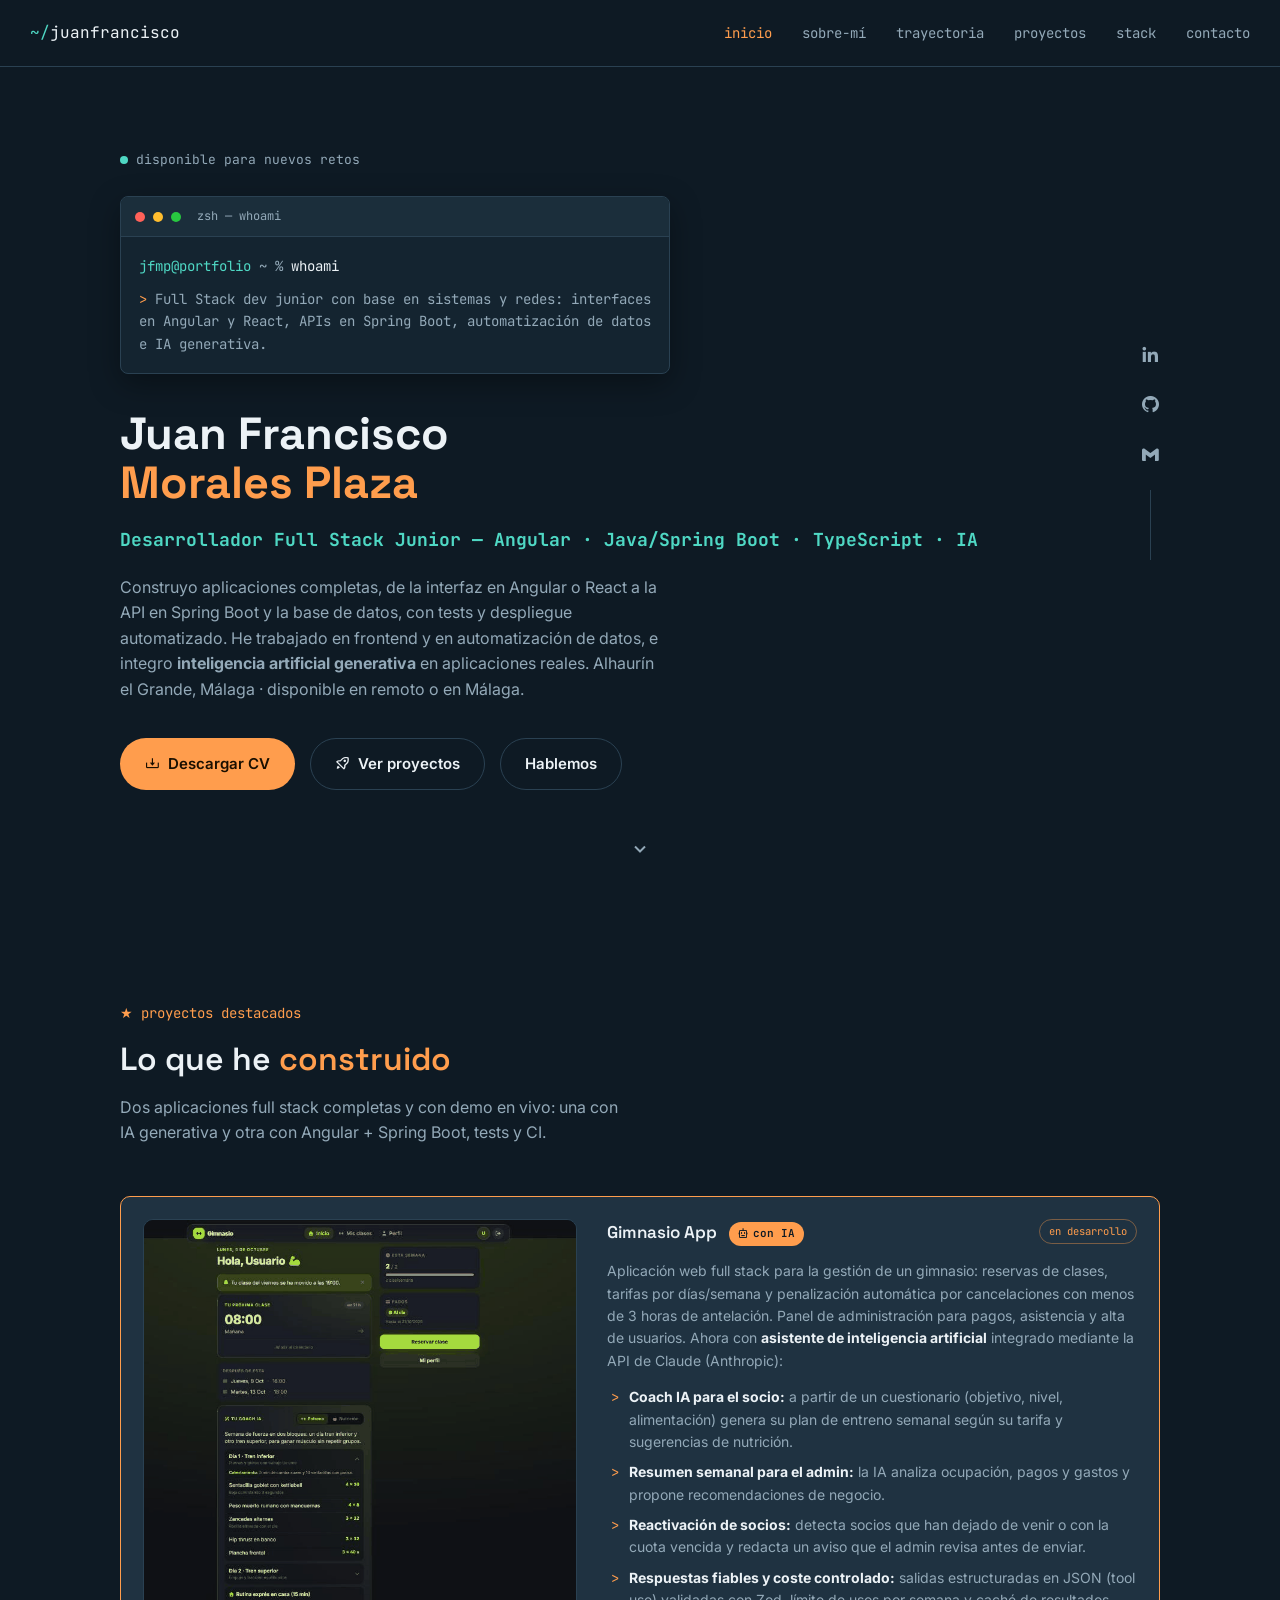
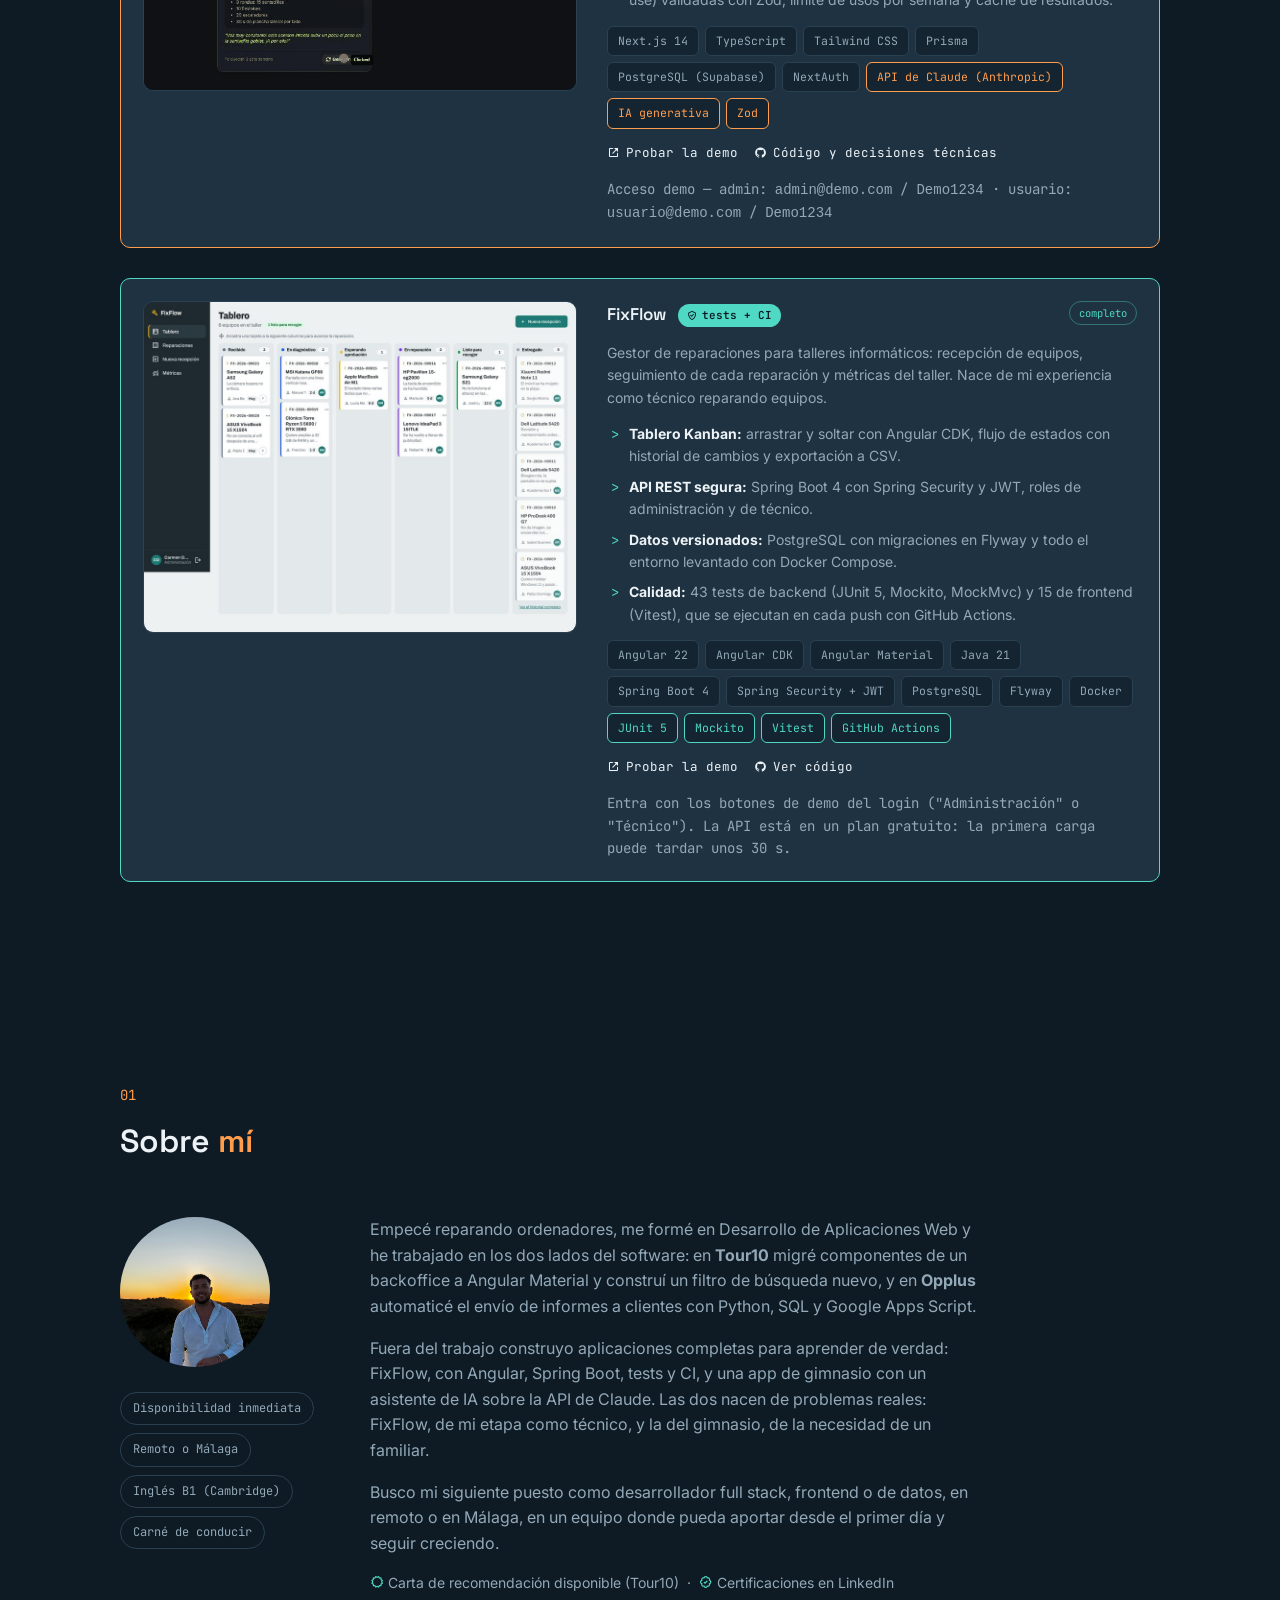
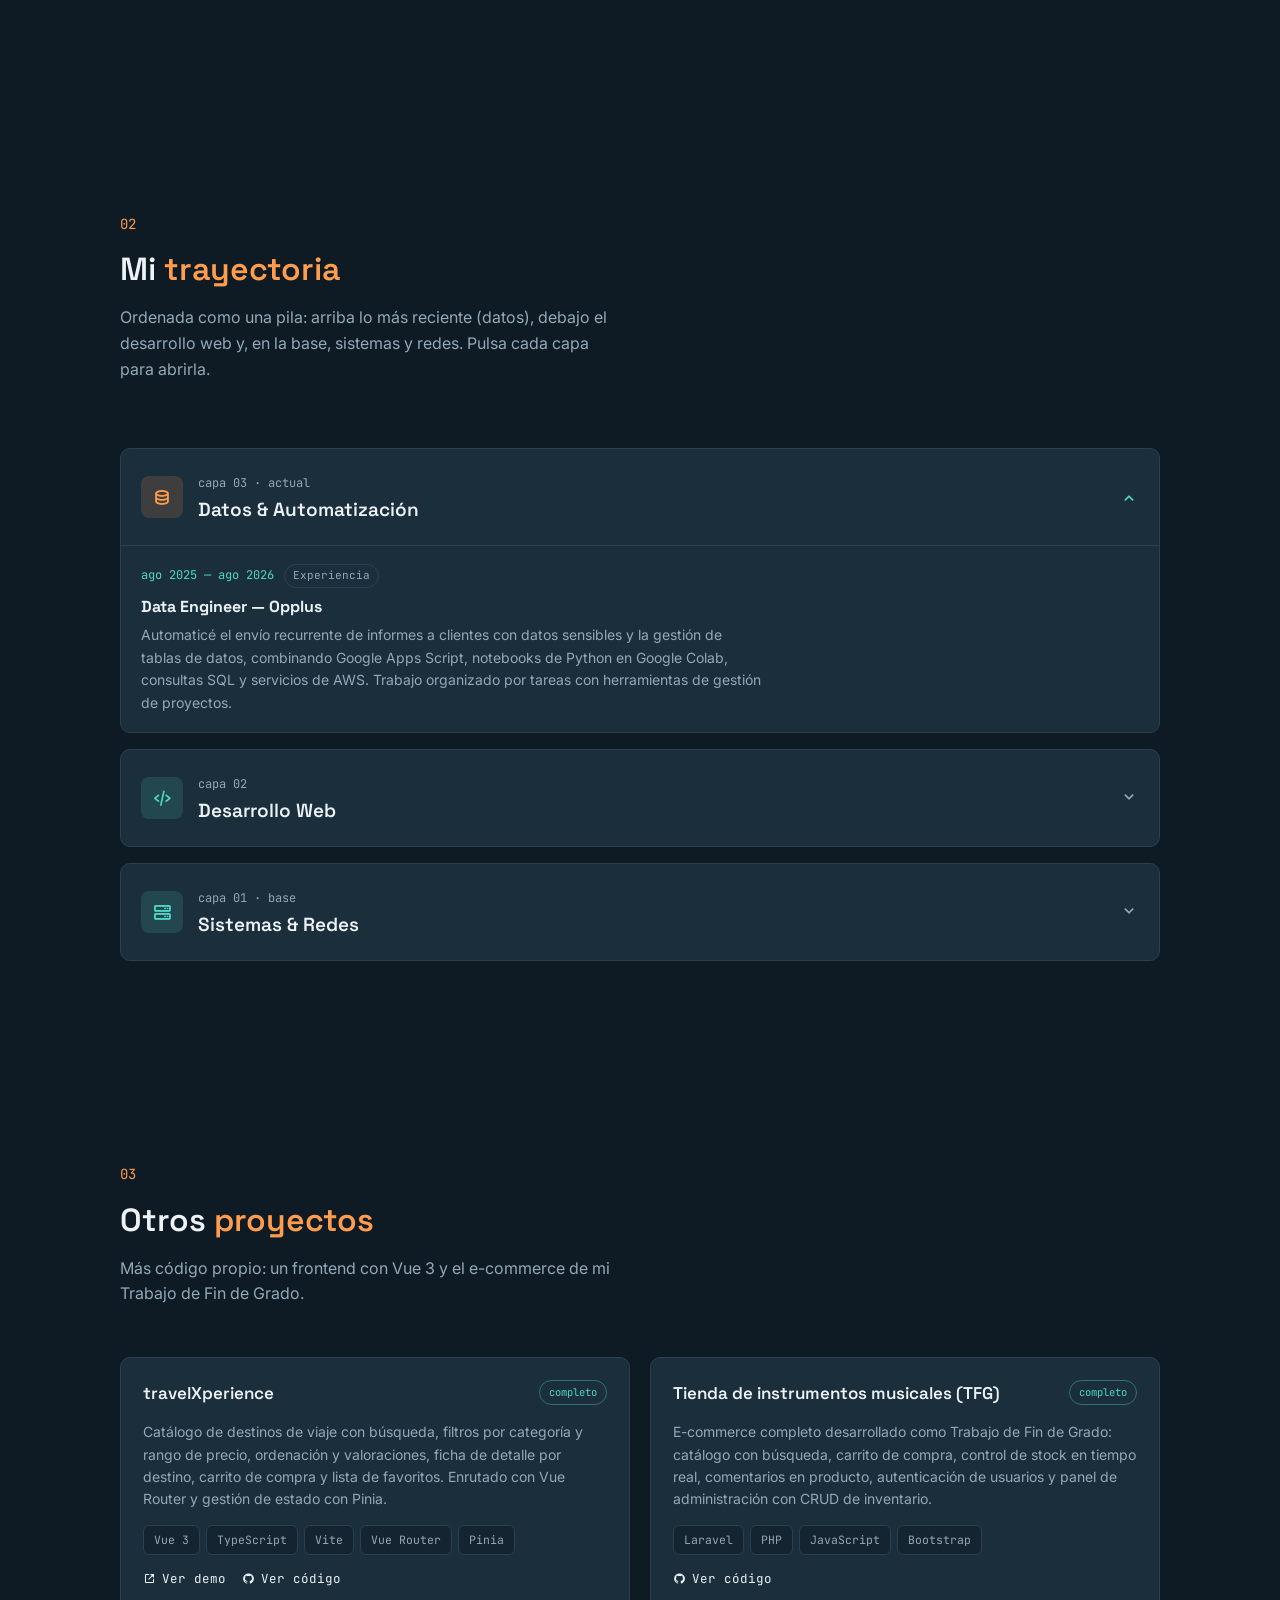
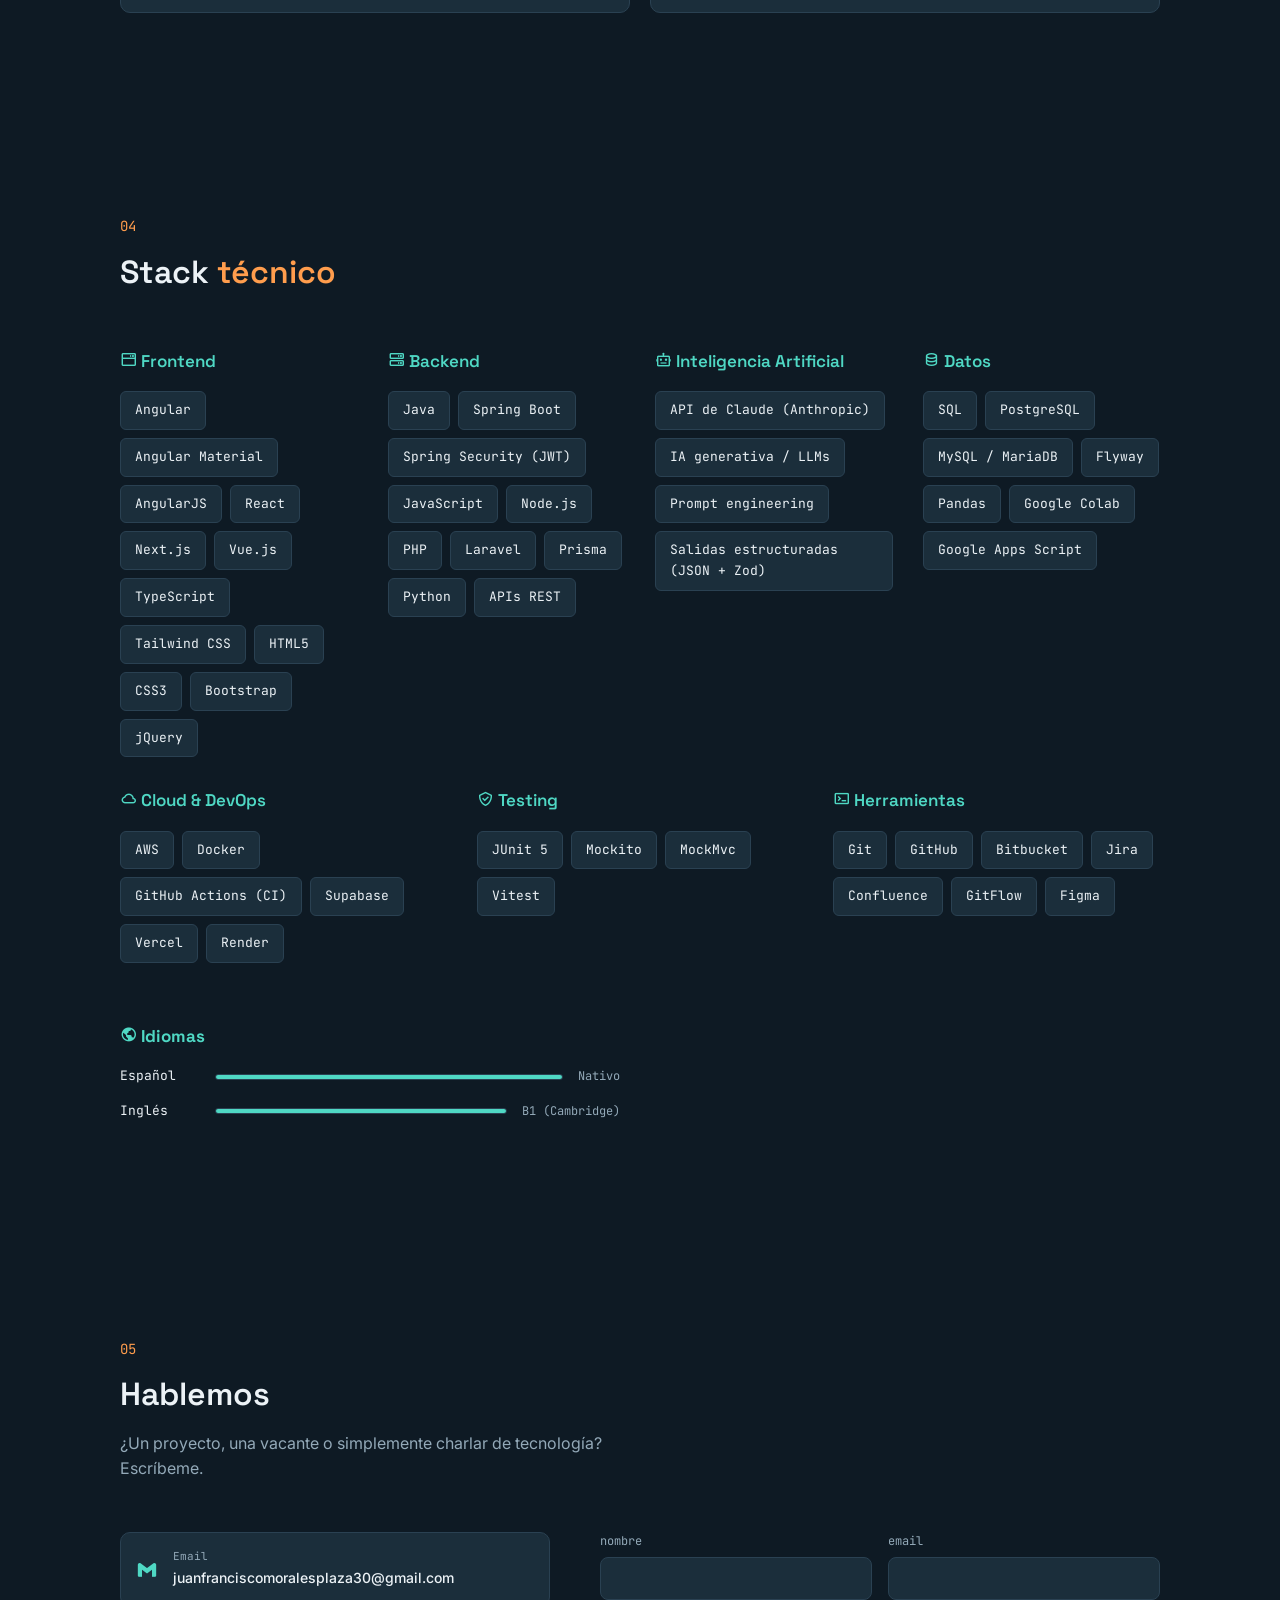
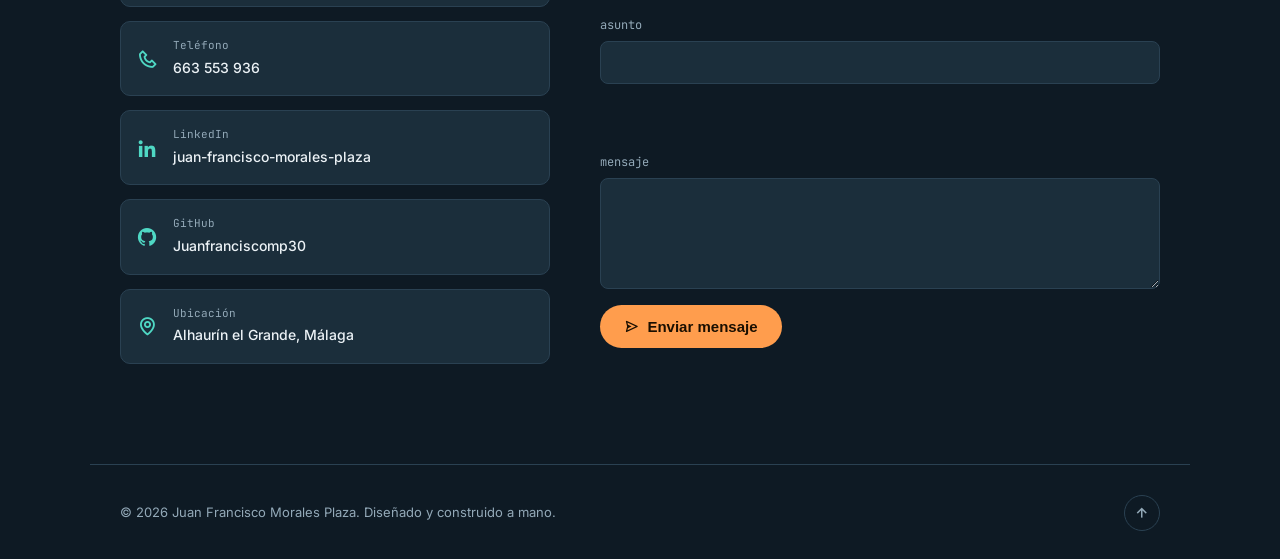
==== commit 5627f441: "Destaca FixFlow con tests y CI, reescribe Sobre mí y trayectoria, actualiza CV" ====
--- a/index.html
+++ b/index.html
@@ -3,14 +3,14 @@
 <head>
 <meta charset="UTF-8">
 <meta name="viewport" content="width=device-width, initial-scale=1.0">
-<title>Juan Francisco Morales Plaza — Desarrollador Frontend / Full Stack (Angular · React · IA)</title>
-<meta name="description" content="Portfolio de Juan Francisco Morales Plaza, desarrollador Frontend / Full Stack junior en Málaga: Angular, React, Next.js, TypeScript, Java, Python, SQL e integración de IA generativa (API de Claude). Proyectos, experiencia y contacto.">
+<title>Juan Francisco Morales Plaza — Desarrollador Full Stack Junior (Angular · Java/Spring Boot · IA)</title>
+<meta name="description" content="Portfolio de Juan Francisco Morales Plaza, desarrollador Full Stack junior en Málaga: Angular, Java y Spring Boot, React, Next.js, TypeScript, Python, SQL e integración de IA generativa (API de Claude). Proyectos, experiencia y contacto.">
 <meta name="author" content="Juan Francisco Morales Plaza">
 
 <!-- vista previa al compartir el enlace (LinkedIn, InfoJobs, WhatsApp...) -->
 <meta property="og:type" content="website">
-<meta property="og:title" content="Juan Francisco Morales Plaza — Desarrollador Frontend / Full Stack">
-<meta property="og:description" content="Angular, React, Next.js y TypeScript. Proyectos con IA generativa integrada. Málaga · remoto.">
+<meta property="og:title" content="Juan Francisco Morales Plaza — Desarrollador Full Stack Junior">
+<meta property="og:description" content="Angular, Java/Spring Boot, TypeScript y Python. Proyectos full stack con tests, CI e IA generativa. Málaga · remoto.">
 <meta property="og:url" content="https://juanfranciscomp30.github.io/portfolio-juanfrancisco/">
 <meta property="og:image" content="https://juanfranciscomp30.github.io/portfolio-juanfrancisco/images/portfolioJF.jpg">
 <meta property="og:locale" content="es_ES">
@@ -21,7 +21,7 @@
   "@context": "https://schema.org",
   "@type": "Person",
   "name": "Juan Francisco Morales Plaza",
-  "jobTitle": "Desarrollador Frontend / Full Stack",
+  "jobTitle": "Desarrollador Full Stack Junior",
   "email": "mailto:juanfranciscomoralesplaza30@gmail.com",
   "url": "https://juanfranciscomp30.github.io/portfolio-juanfrancisco/",
   "address": { "@type": "PostalAddress", "addressLocality": "Alhaurín el Grande", "addressRegion": "Málaga", "addressCountry": "ES" },
@@ -29,7 +29,7 @@
     "https://www.linkedin.com/in/juan-francisco-morales-plaza-383115254/",
     "https://github.com/Juanfranciscomp30"
   ],
-  "knowsAbout": ["Angular", "React", "Next.js", "TypeScript", "JavaScript", "Java", "Python", "SQL", "Inteligencia Artificial", "API de Claude (Anthropic)"]
+  "knowsAbout": ["Angular", "Java", "Spring Boot", "React", "Next.js", "TypeScript", "JavaScript", "Python", "SQL", "PostgreSQL", "Inteligencia Artificial", "API de Claude (Anthropic)"]
 }
 </script>
 
@@ -81,12 +81,13 @@
       <h1 class="hero-title">
         Juan Francisco<br><span>Morales Plaza</span>
       </h1>
-      <h2 class="hero-role">Desarrollador Frontend / Full Stack — Angular · React · TypeScript · IA</h2>
+      <h2 class="hero-role">Desarrollador Full Stack Junior — Angular · Java/Spring Boot · TypeScript · IA</h2>
       <p class="hero-lead">
-        Base técnica en sistemas y redes, especializado en construir interfaces sólidas
-        con Angular y React, en automatizar procesos de datos y en integrar
+        Construyo aplicaciones completas, de la interfaz en Angular o React a la API en
+        Spring Boot y la base de datos, con tests y despliegue automatizado. He trabajado
+        en frontend y en automatización de datos, e integro
         <strong>inteligencia artificial generativa</strong> en aplicaciones reales.
-        Con sede en Alhaurín el Grande, Málaga.
+        Alhaurín el Grande, Málaga · disponible en remoto o en Málaga.
       </p>
 
       <div class="hero-actions">
@@ -94,7 +95,7 @@
           <i class='bx bx-download'></i> Descargar CV
         </a>
         <a href="#destacado" class="btn btn-ghost">
-          <i class='bx bx-bot'></i> Ver proyecto con IA
+          <i class='bx bx-rocket'></i> Ver proyectos
         </a>
         <a href="#contacto" class="btn btn-ghost">Hablemos</a>
       </div>
@@ -112,12 +113,12 @@
     </a>
   </section>
 
-  <!-- PROYECTO DESTACADO — lo primero que se ve después del hero -->
+  <!-- PROYECTOS DESTACADOS — lo primero que se ve después del hero -->
   <section class="spotlight" id="destacado">
     <div class="section-head reveal">
-      <span class="section-index">★ proyecto destacado</span>
-      <h2>Gimnasio App <span>+ asistente IA</span></h2>
-      <p class="section-sub">PWA real para el gimnasio de un familiar, con un asistente construido sobre la API de Claude.</p>
+      <span class="section-index">★ proyectos destacados</span>
+      <h2>Lo que he <span>construido</span></h2>
+      <p class="section-sub">Dos aplicaciones full stack completas y con demo en vivo: una con IA generativa y otra con Angular + Spring Boot, tests y CI.</p>
     </div>
 
     <article class="project-card featured spotlight-card reveal">
@@ -162,6 +163,49 @@
           <p class="project-note">Acceso demo — admin: <code>admin@demo.com</code> / <code>Demo1234</code> · usuario: <code>usuario@demo.com</code> / <code>Demo1234</code></p>
       </div>
     </article>
+
+    <!-- FixFlow: segundo destacado, el stack Angular + Java que más piden -->
+    <article class="project-card featured featured-alt spotlight-card reveal">
+      <a class="spotlight-media" href="https://fixflow-green.vercel.app" target="_blank" rel="noopener">
+        <img src="images/fixflow-tablero.jpg" alt="Tablero Kanban de FixFlow con las reparaciones repartidas por estado: recibido, en diagnóstico, esperando aprobación, en reparación, listo para recoger y entregado" width="900" height="688" loading="lazy">
+      </a>
+      <div class="spotlight-body">
+        <div class="project-head">
+          <h3>FixFlow <span class="test-badge"><i class='bx bx-check-shield'></i> tests + CI</span></h3>
+          <span class="project-status live">completo</span>
+        </div>
+        <p>Gestor de reparaciones para talleres informáticos: recepción de equipos,
+          seguimiento de cada reparación y métricas del taller. Nace de mi experiencia
+          como técnico reparando equipos.</p>
+        <ul class="ai-features">
+          <li><strong>Tablero Kanban:</strong> arrastrar y soltar con Angular CDK, flujo de
+            estados con historial de cambios y exportación a CSV.</li>
+          <li><strong>API REST segura:</strong> Spring Boot 4 con Spring Security y JWT,
+            roles de administración y de técnico.</li>
+          <li><strong>Datos versionados:</strong> PostgreSQL con migraciones en Flyway y todo
+            el entorno levantado con Docker Compose.</li>
+          <li><strong>Calidad:</strong> 43 tests de backend (JUnit 5, Mockito, MockMvc) y 15 de
+            frontend (Vitest), que se ejecutan en cada push con GitHub Actions.</li>
+        </ul>
+        <ul class="project-tags">
+          <li>Angular 22</li><li>Angular CDK</li><li>Angular Material</li>
+          <li>Java 21</li><li>Spring Boot 4</li><li>Spring Security + JWT</li>
+          <li>PostgreSQL</li><li>Flyway</li><li>Docker</li>
+          <li class="tag-test">JUnit 5</li><li class="tag-test">Mockito</li>
+          <li class="tag-test">Vitest</li><li class="tag-test">GitHub Actions</li>
+        </ul>
+        <div class="project-links">
+          <a href="https://fixflow-green.vercel.app" target="_blank" rel="noopener">
+            <i class='bx bx-link-external'></i> Probar la demo
+          </a>
+          <a href="https://github.com/Juanfranciscomp30/fixflow" target="_blank" rel="noopener">
+            <i class='bx bxl-github'></i> Ver código
+          </a>
+        </div>
+        <p class="project-note">Entra con los botones de demo del login ("Administración" o "Técnico").
+          La API está en un plan gratuito: la primera carga puede tardar unos 30 s.</p>
+      </div>
+    </article>
   </section>
 
   <!-- SOBRE MI -->
@@ -175,30 +219,31 @@
       <div class="about-avatar reveal">
         <div class="avatar-mark"><img src="images/portfolioJF.jpg" alt="JF"></div>
         <ul class="about-tags">
-          <li>Proactivo</li>
-          <li>Curioso</li>
-          <li>Resolutivo</li>
-          <li>Trabajo en equipo</li>
-          <li>Humilde</li>
-          <li>Disponibilidad total</li>
+          <li>Disponibilidad inmediata</li>
+          <li>Remoto o Málaga</li>
+          <li>Inglés B1 (Cambridge)</li>
           <li>Carné de conducir</li>
         </ul>
       </div>
 
       <div class="about-content reveal">
         <p>
-          Cuento con una sólida base técnica —Sistemas Microinformáticos y Redes, y
-          Desarrollo de Aplicaciones Web— y experiencia integral en el desarrollo de
-          aplicaciones y en el análisis de datos. Mi enfoque va más allá de escribir
-          código: me apasiona participar en el ciclo de vida completo de los proyectos,
-          proponer soluciones y automatizar flujos de trabajo que optimicen la eficiencia
-          operativa.
+          Empecé reparando ordenadores, me formé en Desarrollo de Aplicaciones Web y he
+          trabajado en los dos lados del software: en <strong>Tour10</strong> migré
+          componentes de un backoffice a Angular Material y construí un filtro de búsqueda
+          nuevo, y en <strong>Opplus</strong> automaticé el envío de informes a clientes
+          con Python, SQL y Google Apps Script.
         </p>
         <p>
-          Me defino como un profesional proactivo, curioso y resolutivo, con capacidad
-          para integrarme en equipos y adaptarme rápido a nuevas tecnologías. Busco retos
-          que me permitan seguir aprendiendo entre el desarrollo orientado a usuario y la
-          complejidad de la ingeniería de datos.
+          Fuera del trabajo construyo aplicaciones completas para aprender de verdad:
+          FixFlow, con Angular, Spring Boot, tests y CI, y una app de gimnasio con un
+          asistente de IA sobre la API de Claude. Las dos nacen de problemas reales: FixFlow,
+          de mi etapa como técnico, y la del gimnasio, de la necesidad de un familiar.
+        </p>
+        <p>
+          Busco mi siguiente puesto como desarrollador full stack, frontend o de datos,
+          en remoto o en Málaga, en un equipo donde pueda aportar desde el primer día y
+          seguir creciendo.
         </p>
         <p class="about-extra">
           <i class='bx bx-certification'></i> Carta de recomendación disponible (Tour10) &nbsp;·&nbsp;
@@ -213,7 +258,7 @@
     <div class="section-head reveal">
       <span class="section-index">02</span>
       <h2>Mi <span>trayectoria</span></h2>
-      <p class="section-sub">Leída de abajo arriba, tal y como se construyó: primero la base de sistemas, luego el desarrollo web, y ahora datos.</p>
+      <p class="section-sub">Ordenada como una pila: arriba lo más reciente (datos), debajo el desarrollo web y, en la base, sistemas y redes. Pulsa cada capa para abrirla.</p>
     </div>
 
     <div class="stack-wrap reveal">
@@ -232,13 +277,14 @@
         <div class="layer-body">
           <div class="entry">
             <div class="entry-meta">
-              <span class="entry-period">2025 — 2026</span>
+              <span class="entry-period">ago 2025 — ago 2026</span>
               <span class="entry-tag">Experiencia</span>
             </div>
             <h4>Data Engineer — Opplus</h4>
-            <p>Automatizaciones con Google Apps Script y Google Colab, notebooks en
-              Python, consultas SQL y trabajo con servicios AWS. Gestión del trabajo con
-              herramientas de organización de tareas.</p>
+            <p>Automaticé el envío recurrente de informes a clientes con datos sensibles y la
+              gestión de tablas de datos, combinando Google Apps Script, notebooks de Python
+              en Google Colab, consultas SQL y servicios de AWS. Trabajo organizado por
+              tareas con herramientas de gestión de proyectos.</p>
           </div>
         </div>
       </article>
@@ -256,14 +302,15 @@
         <div class="layer-body">
           <div class="entry">
             <div class="entry-meta">
-              <span class="entry-period">2025</span>
-              <span class="entry-tag">Experiencia</span>
+              <span class="entry-period">abr — jun 2025</span>
+              <span class="entry-tag">Prácticas</span>
             </div>
             <h4>Desarrollador Full Stack (foco Frontend) — Tour10</h4>
             <p>Refactoricé y migré componentes de una interfaz próxima a quedar obsoleta hacia
-              Angular Material, y desarrollé un nuevo filtro de búsqueda para el backoffice.
-              Gestión de tareas con Jira, control de versiones con Bitbucket, documentación
-              técnica con Confluence y flujo de trabajo con GitFlow.</p>
+              Angular Material y desarrollé un nuevo filtro de búsqueda para el backoffice,
+              trabajando con AngularJS, Bootstrap, Java y SQL. Gestión de tareas con Jira,
+              control de versiones con Bitbucket, documentación técnica con Confluence y
+              flujo de trabajo con GitFlow.</p>
           </div>
           <div class="entry">
             <div class="entry-meta">
@@ -291,17 +338,8 @@
         <div class="layer-body">
           <div class="entry">
             <div class="entry-meta">
-              <span class="entry-period">2022</span>
-              <span class="entry-tag">Experiencia</span>
-            </div>
-            <h4>Técnico Informático — Tienda física</h4>
-            <p>Reparación de equipos y actualización de sistemas. Atención al cliente y
-              soporte técnico presencial.</p>
-          </div>
-          <div class="entry">
-            <div class="entry-meta">
-              <span class="entry-period">2023</span>
-              <span class="entry-tag">Experiencia · Erasmus</span>
+              <span class="entry-period">mar — jun 2023</span>
+              <span class="entry-tag">Prácticas · Erasmus</span>
             </div>
             <h4>Técnico de Hardware — Geo PC (Salerno, Italia)</h4>
             <p>Prácticas de 3 meses: montaje de equipos de sobremesa y portátiles,
@@ -318,14 +356,6 @@
               con nociones de software (HTML, CSS y JavaScript) que marcó el rumbo de mi
               carrera.</p>
           </div>
-          <div class="entry">
-            <div class="entry-meta">
-              <span class="entry-period">2017 — 2021</span>
-              <span class="entry-tag">Educación</span>
-            </div>
-            <h4>Educación Secundaria Obligatoria</h4>
-            <p>IES Antonio Gala (Alhaurín el Grande).</p>
-          </div>
         </div>
       </article>
     </div>
@@ -335,43 +365,11 @@
   <section class="projects" id="proyectos">
     <div class="section-head reveal">
       <span class="section-index">03</span>
-      <h2>Proyectos <span>personales</span></h2>
-      <p class="section-sub">Código propio, fuera del trabajo, con el stack que quiero seguir usando.</p>
+      <h2>Otros <span>proyectos</span></h2>
+      <p class="section-sub">Más código propio: un frontend con Vue 3 y el e-commerce de mi Trabajo de Fin de Grado.</p>
     </div>
 
     <div class="project-grid reveal">
-      <!-- FixFlow: ocupa toda la fila y lleva captura del tablero -->
-      <article class="project-card project-wide">
-        <a class="project-shot" href="https://fixflow-green.vercel.app" target="_blank" rel="noopener">
-          <img src="images/fixflow-tablero.jpg" alt="Tablero Kanban de FixFlow con las reparaciones repartidas por estado: recibido, en diagnóstico, esperando aprobación, en reparación, listo para recoger y entregado" width="900" height="688" loading="lazy">
-        </a>
-        <div class="project-body">
-          <div class="project-head">
-            <h3>FixFlow</h3>
-            <span class="project-status live">completo</span>
-          </div>
-          <p>Gestor de reparaciones para talleres informáticos: recepción de equipos,
-            tablero Kanban con arrastrar y soltar, flujo de estados con historial,
-            roles de administración y técnico, y dashboard de métricas. Nace de mi
-            experiencia como técnico reparando equipos.</p>
-          <ul class="project-tags">
-            <li>Angular 22</li><li>Angular CDK</li><li>Angular Material</li>
-            <li>Java 21</li><li>Spring Boot 4</li><li>Spring Security + JWT</li>
-            <li>PostgreSQL</li><li>Flyway</li><li>Docker</li><li>GitHub Actions</li>
-          </ul>
-          <p class="project-note">Entra con los botones de demo del login ("Administración" o "Técnico").
-            La API está en un plan gratuito: la primera carga puede tardar unos 30 s.</p>
-          <div class="project-links">
-            <a href="https://fixflow-green.vercel.app" target="_blank" rel="noopener">
-              <i class='bx bx-link-external'></i> Ver demo
-            </a>
-            <a href="https://github.com/Juanfranciscomp30/fixflow" target="_blank" rel="noopener">
-              <i class='bx bxl-github'></i> Ver código
-            </a>
-          </div>
-        </div>
-      </article>
-
       <article class="project-card">
         <div class="project-head">
           <h3>travelXperience</h3>
@@ -425,9 +423,9 @@
       <div class="tech-col">
         <h3><i class='bx bx-window-alt'></i> Frontend</h3>
         <ul class="tech-list">
-          <li>Angular</li><li>Angular Material</li><li>React</li><li>Vue.js</li>
-          <li>Next.js</li><li>TypeScript</li><li>Tailwind CSS</li><li>HTML5</li>
-          <li>CSS3</li><li>Bootstrap</li>
+          <li>Angular</li><li>Angular Material</li><li>AngularJS</li><li>React</li>
+          <li>Next.js</li><li>Vue.js</li><li>TypeScript</li><li>Tailwind CSS</li>
+          <li>HTML5</li><li>CSS3</li><li>Bootstrap</li><li>jQuery</li>
         </ul>
       </div>
       <div class="tech-col">
@@ -435,7 +433,7 @@
         <ul class="tech-list">
           <li>Java</li><li>Spring Boot</li><li>Spring Security (JWT)</li>
           <li>JavaScript</li><li>Node.js</li><li>PHP</li><li>Laravel</li>
-          <li>Prisma</li><li>Python</li><li>SQL</li><li>PostgreSQL</li><li>Flyway</li><li>APIs REST</li>
+          <li>Prisma</li><li>Python</li><li>APIs REST</li>
         </ul>
       </div>
       <div class="tech-col">
@@ -446,17 +444,30 @@
         </ul>
       </div>
       <div class="tech-col">
-        <h3><i class='bx bx-cloud'></i> Cloud &amp; Datos</h3>
-        <ul class="tech-list">
-          <li>AWS</li><li>Supabase</li><li>Vercel</li><li>Render</li><li>Docker</li>
-          <li>Google Apps Script</li>
+        <h3><i class='bx bx-data'></i> Datos</h3>
+        <ul class="tech-list">
+          <li>SQL</li><li>PostgreSQL</li><li>MySQL / MariaDB</li><li>Flyway</li>
+          <li>Pandas</li><li>Google Colab</li><li>Google Apps Script</li>
+        </ul>
+      </div>
+      <div class="tech-col">
+        <h3><i class='bx bx-cloud'></i> Cloud &amp; DevOps</h3>
+        <ul class="tech-list">
+          <li>AWS</li><li>Docker</li><li>GitHub Actions (CI)</li><li>Supabase</li>
+          <li>Vercel</li><li>Render</li>
+        </ul>
+      </div>
+      <div class="tech-col">
+        <h3><i class='bx bx-check-shield'></i> Testing</h3>
+        <ul class="tech-list">
+          <li>JUnit 5</li><li>Mockito</li><li>MockMvc</li><li>Vitest</li>
         </ul>
       </div>
       <div class="tech-col">
         <h3><i class='bx bx-terminal'></i> Herramientas</h3>
         <ul class="tech-list">
           <li>Git</li><li>GitHub</li><li>Bitbucket</li><li>Jira</li>
-          <li>Confluence</li><li>GitFlow</li><li>GitHub Actions</li>
+          <li>Confluence</li><li>GitFlow</li><li>Figma</li>
         </ul>
       </div>
     </div>
--- a/css/style.css
+++ b/css/style.css
@@ -1062,3 +1062,44 @@
     gap: 20px;
   }
 }
+
+/* ===============================================
+   SEGUNDO PROYECTO DESTACADO (FixFlow)
+   Mismo diseño que el de la IA pero en turquesa,
+   para que no compitan entre sí
+   =============================================== */
+.spotlight-card + .spotlight-card {
+  margin-top: 30px;
+}
+
+.project-card.featured.featured-alt {
+  border-color: #4fd8c4;
+}
+
+.project-card.featured.featured-alt:hover {
+  border-color: #7fe6d7;
+}
+
+.featured-alt .ai-features li::before {
+  color: #4fd8c4;
+}
+
+.test-badge {
+  display: inline-flex;
+  align-items: center;
+  gap: 4px;
+  margin-left: 8px;
+  padding: 3px 9px;
+  font-family: 'JetBrains Mono', monospace;
+  font-size: 11px;
+  font-weight: 600;
+  color: #0e1a24;
+  background-color: #4fd8c4;
+  border-radius: 20px;
+  vertical-align: middle;
+}
+
+.project-tags li.tag-test {
+  color: #4fd8c4;
+  border-color: #4fd8c4;
+}
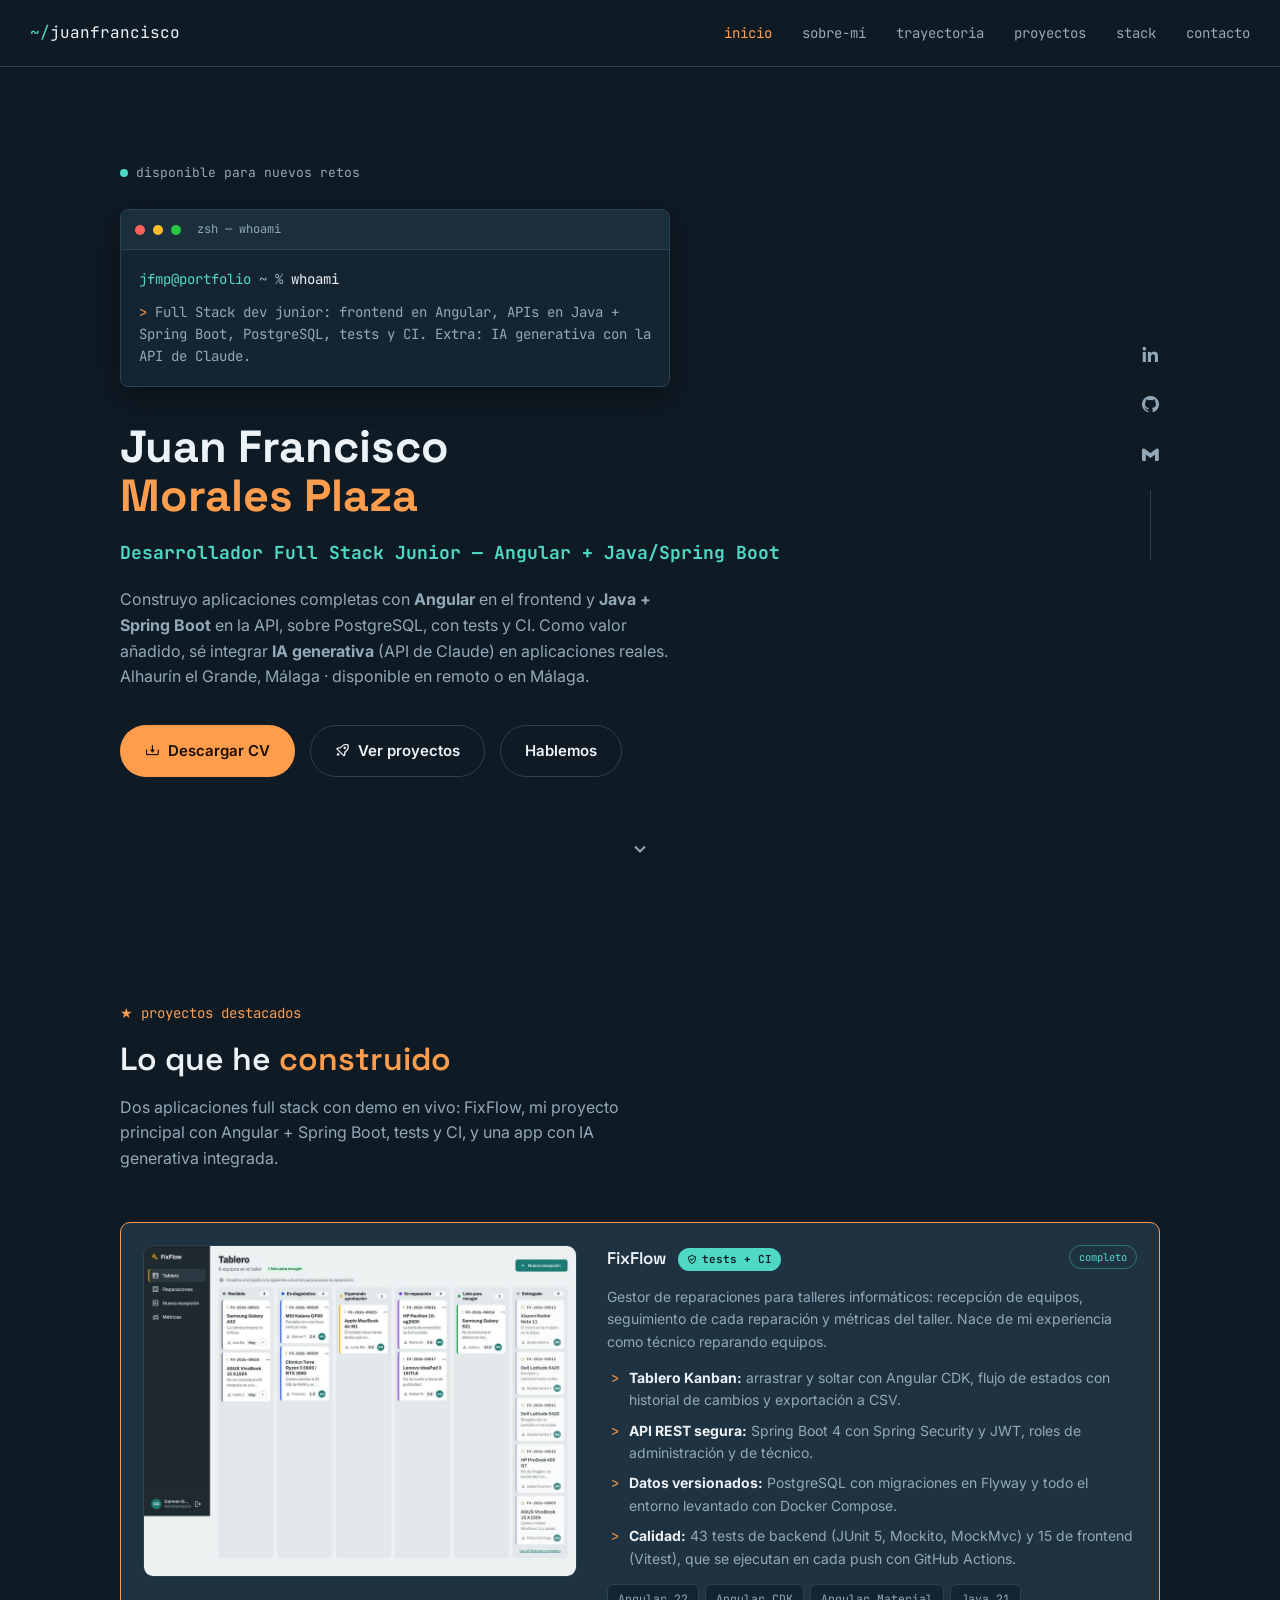
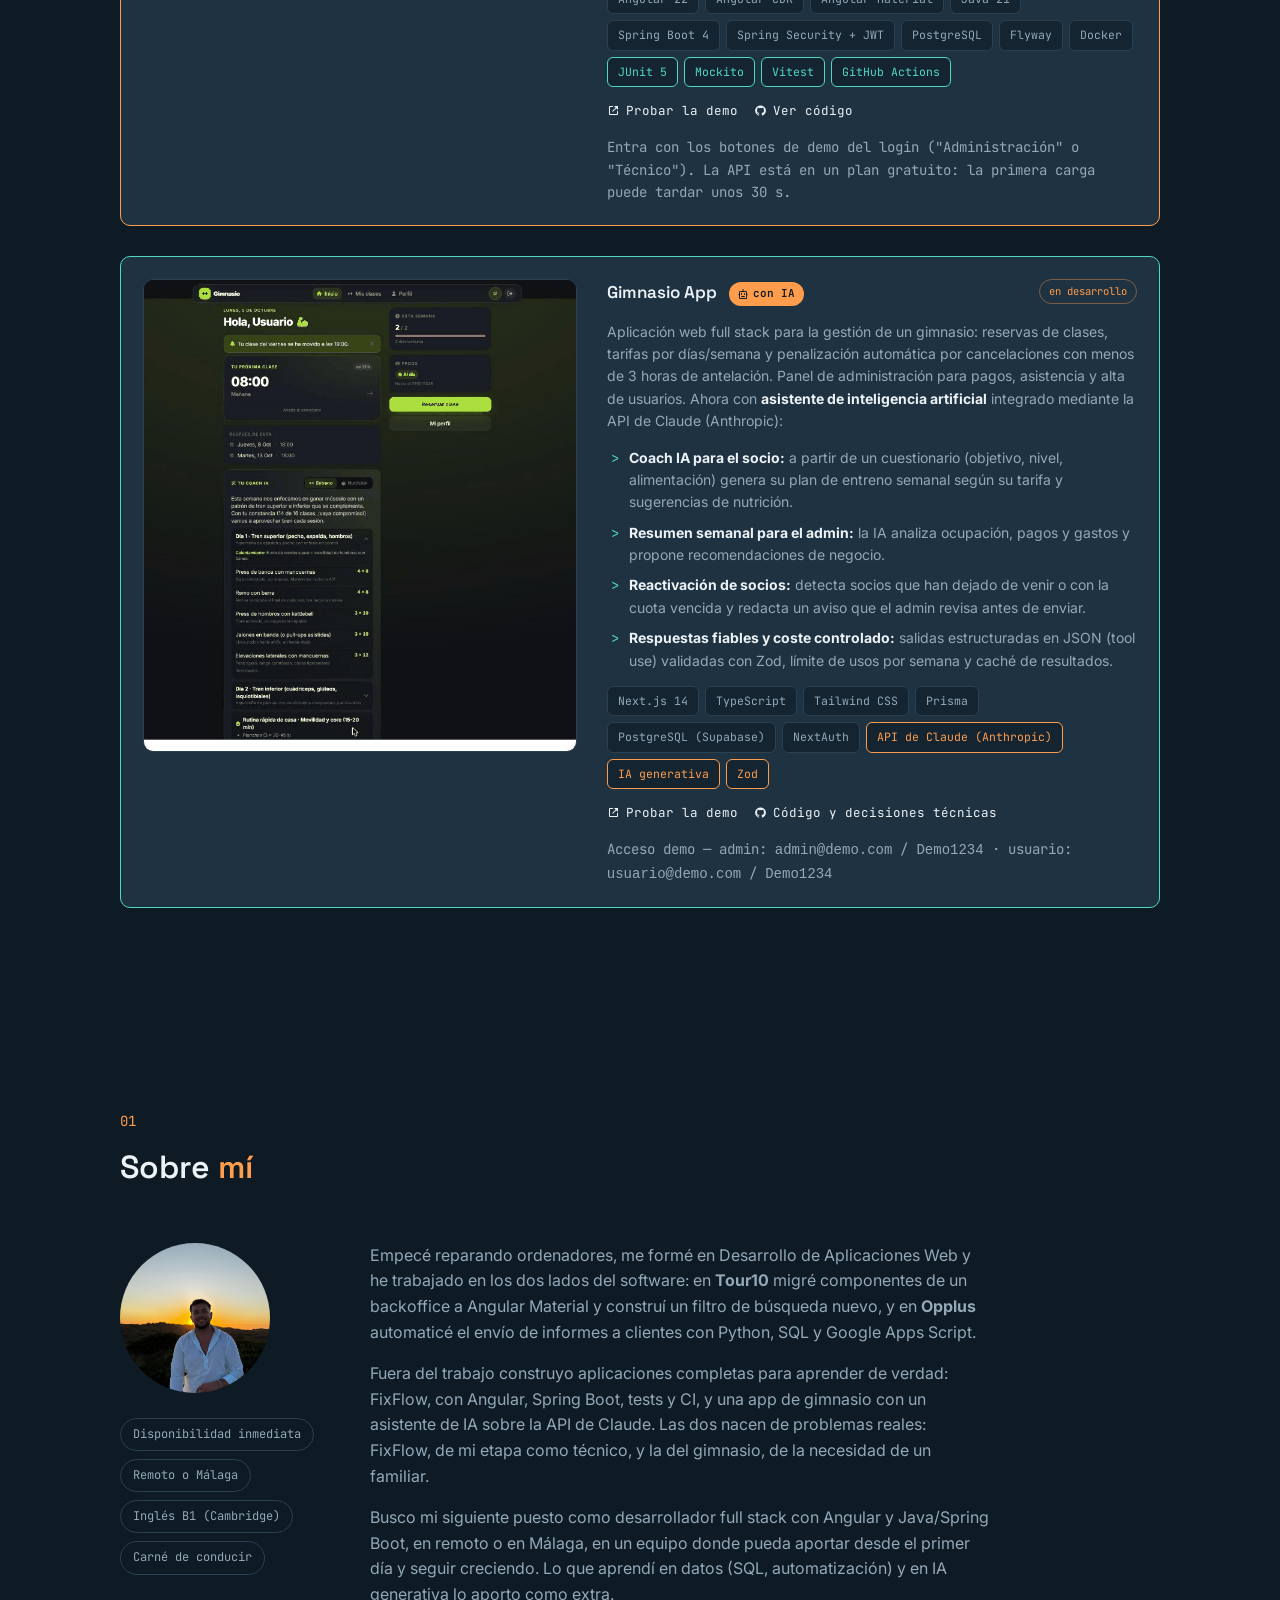
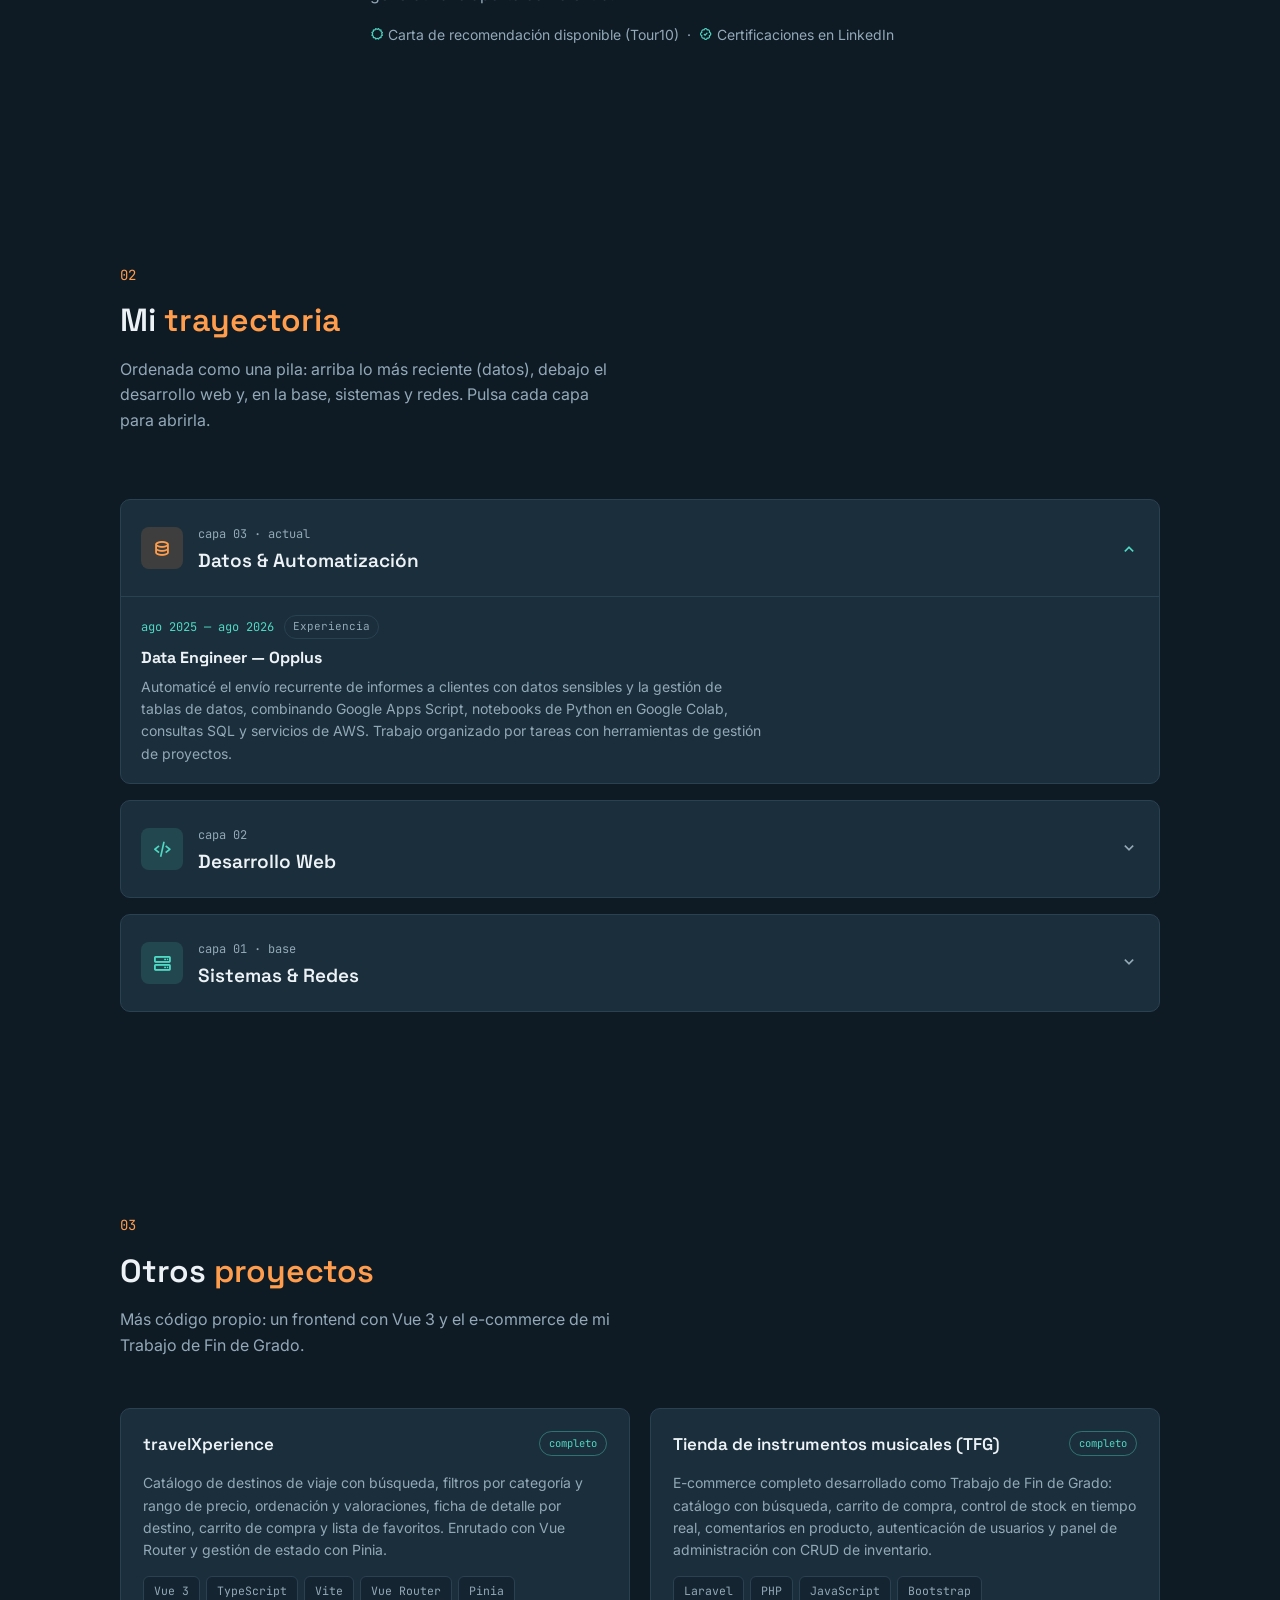
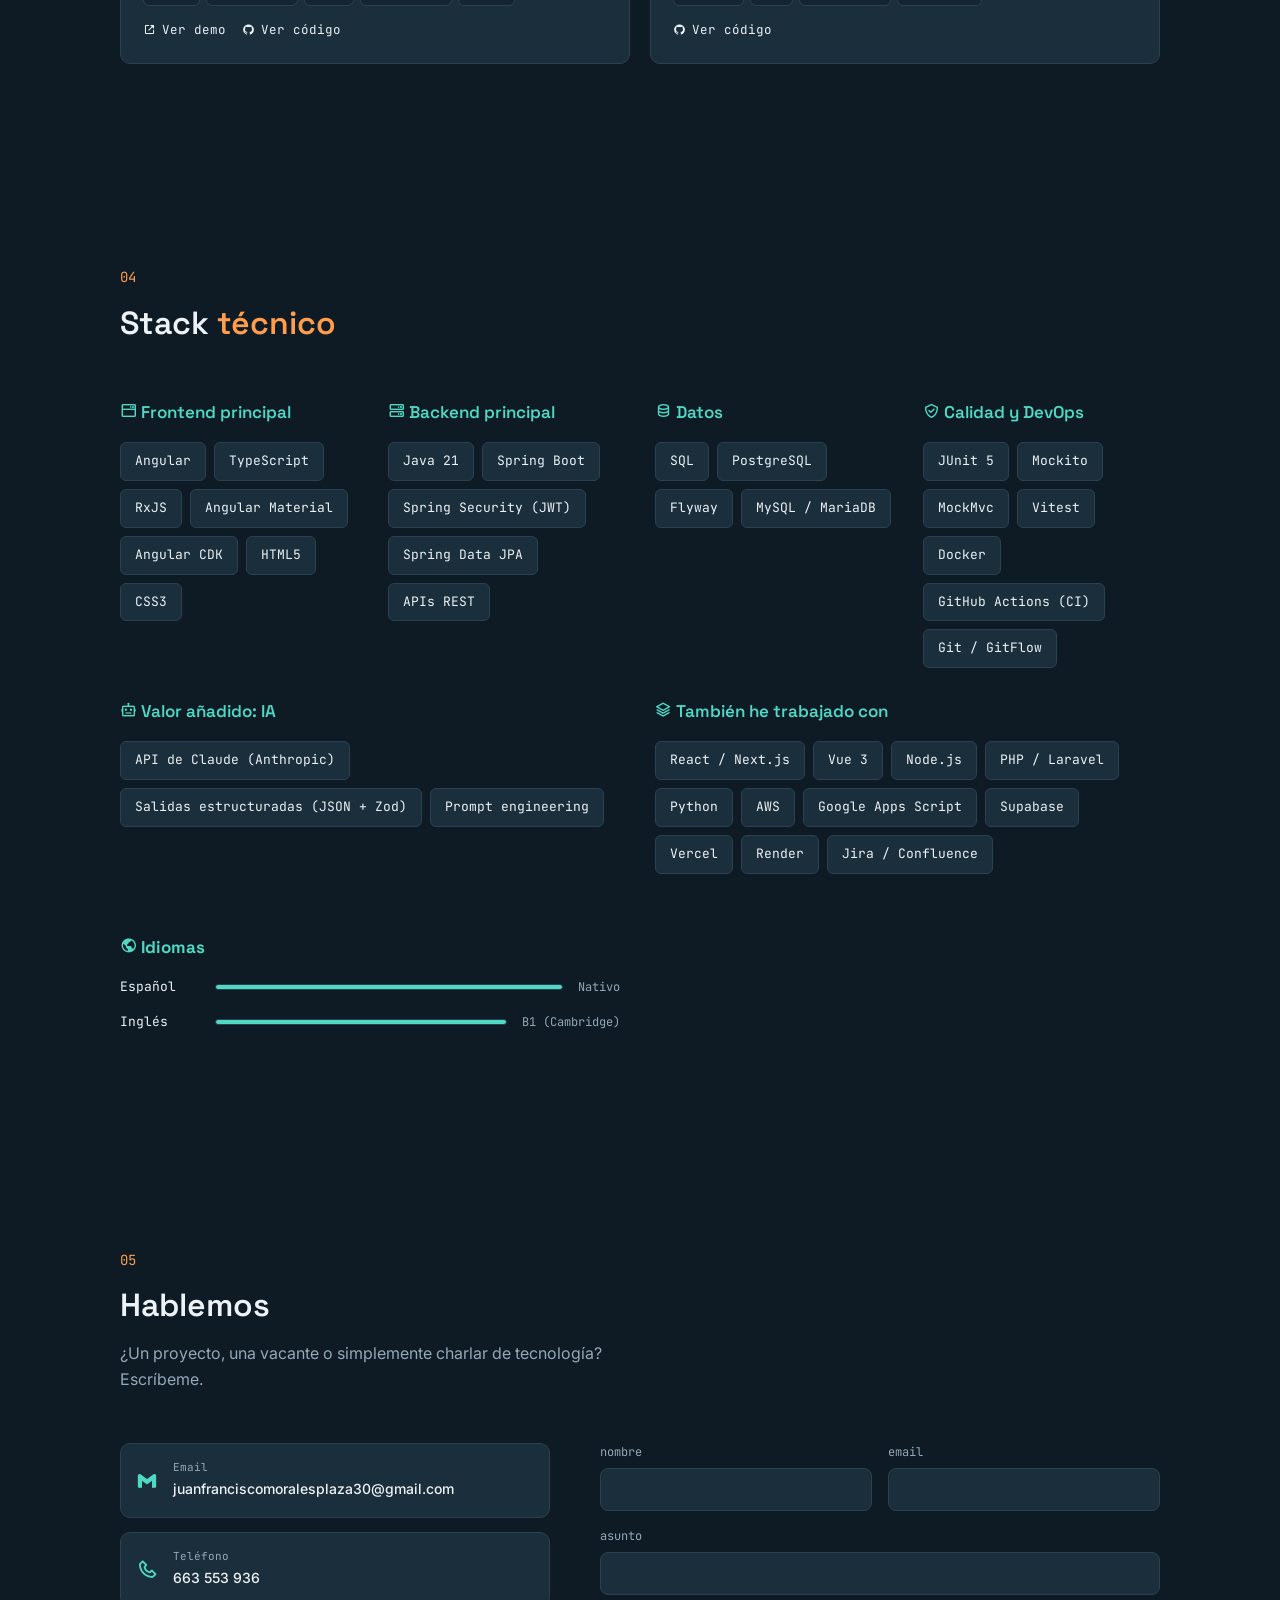
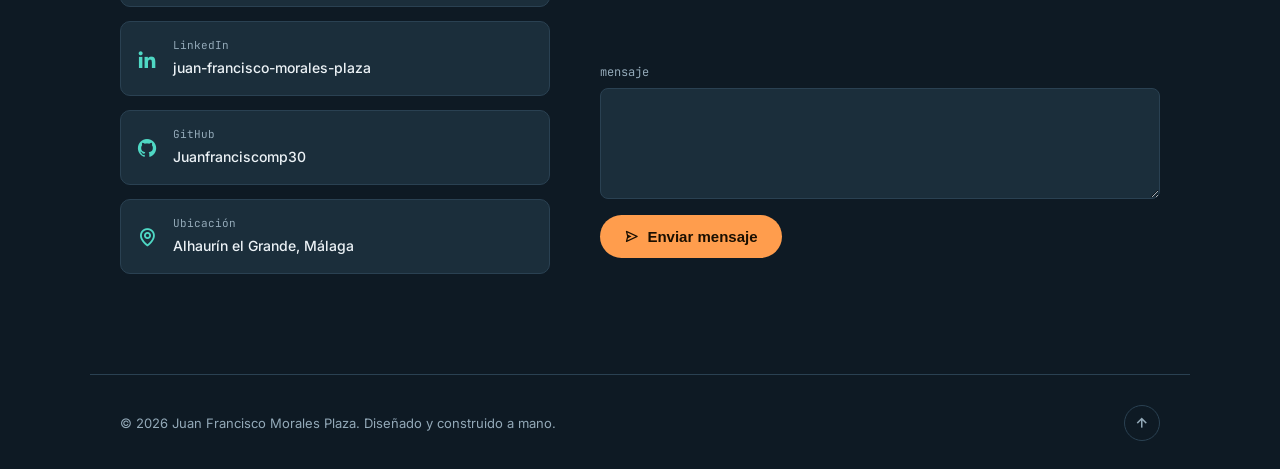
==== commit 51cb2863: "Centra el perfil en Full Stack Angular + Spring Boot: FixFlow primero, stack por prioridades y CV nu" ====
--- a/index.html
+++ b/index.html
@@ -3,14 +3,14 @@
 <head>
 <meta charset="UTF-8">
 <meta name="viewport" content="width=device-width, initial-scale=1.0">
-<title>Juan Francisco Morales Plaza — Desarrollador Full Stack Junior (Angular · Java/Spring Boot · IA)</title>
-<meta name="description" content="Portfolio de Juan Francisco Morales Plaza, desarrollador Full Stack junior en Málaga: Angular, Java y Spring Boot, React, Next.js, TypeScript, Python, SQL e integración de IA generativa (API de Claude). Proyectos, experiencia y contacto.">
+<title>Juan Francisco Morales Plaza — Desarrollador Full Stack Junior (Angular + Spring Boot)</title>
+<meta name="description" content="Portfolio de Juan Francisco Morales Plaza, desarrollador Full Stack junior en Málaga especializado en Angular y Java/Spring Boot, con tests, CI y PostgreSQL, e integración de IA generativa (API de Claude). Proyectos, experiencia y contacto.">
 <meta name="author" content="Juan Francisco Morales Plaza">
 
 <!-- vista previa al compartir el enlace (LinkedIn, InfoJobs, WhatsApp...) -->
 <meta property="og:type" content="website">
 <meta property="og:title" content="Juan Francisco Morales Plaza — Desarrollador Full Stack Junior">
-<meta property="og:description" content="Angular, Java/Spring Boot, TypeScript y Python. Proyectos full stack con tests, CI e IA generativa. Málaga · remoto.">
+<meta property="og:description" content="Full Stack junior Angular + Java/Spring Boot. Proyectos con tests, CI y demo en vivo, e IA generativa como valor añadido. Málaga · remoto.">
 <meta property="og:url" content="https://juanfranciscomp30.github.io/portfolio-juanfrancisco/">
 <meta property="og:image" content="https://juanfranciscomp30.github.io/portfolio-juanfrancisco/images/portfolioJF.jpg">
 <meta property="og:locale" content="es_ES">
@@ -81,13 +81,12 @@
       <h1 class="hero-title">
         Juan Francisco<br><span>Morales Plaza</span>
       </h1>
-      <h2 class="hero-role">Desarrollador Full Stack Junior — Angular · Java/Spring Boot · TypeScript · IA</h2>
+      <h2 class="hero-role">Desarrollador Full Stack Junior — Angular + Java/Spring Boot</h2>
       <p class="hero-lead">
-        Construyo aplicaciones completas, de la interfaz en Angular o React a la API en
-        Spring Boot y la base de datos, con tests y despliegue automatizado. He trabajado
-        en frontend y en automatización de datos, e integro
-        <strong>inteligencia artificial generativa</strong> en aplicaciones reales.
-        Alhaurín el Grande, Málaga · disponible en remoto o en Málaga.
+        Construyo aplicaciones completas con <strong>Angular</strong> en el frontend y
+        <strong>Java + Spring Boot</strong> en la API, sobre PostgreSQL, con tests y CI.
+        Como valor añadido, sé integrar <strong>IA generativa</strong> (API de Claude) en
+        aplicaciones reales. Alhaurín el Grande, Málaga · disponible en remoto o en Málaga.
       </p>
 
       <div class="hero-actions">
@@ -118,10 +117,53 @@
     <div class="section-head reveal">
       <span class="section-index">★ proyectos destacados</span>
       <h2>Lo que he <span>construido</span></h2>
-      <p class="section-sub">Dos aplicaciones full stack completas y con demo en vivo: una con IA generativa y otra con Angular + Spring Boot, tests y CI.</p>
-    </div>
-
+      <p class="section-sub">Dos aplicaciones full stack con demo en vivo: FixFlow, mi proyecto principal con Angular + Spring Boot, tests y CI, y una app con IA generativa integrada.</p>
+    </div>
+
+    <!-- FixFlow: proyecto principal, el stack Angular + Java que más piden -->
     <article class="project-card featured spotlight-card reveal">
+      <a class="spotlight-media" href="https://fixflow-green.vercel.app" target="_blank" rel="noopener">
+        <img src="images/fixflow-tablero.jpg" alt="Tablero Kanban de FixFlow con las reparaciones repartidas por estado: recibido, en diagnóstico, esperando aprobación, en reparación, listo para recoger y entregado" width="900" height="688" loading="lazy">
+      </a>
+      <div class="spotlight-body">
+        <div class="project-head">
+          <h3>FixFlow <span class="test-badge"><i class='bx bx-check-shield'></i> tests + CI</span></h3>
+          <span class="project-status live">completo</span>
+        </div>
+        <p>Gestor de reparaciones para talleres informáticos: recepción de equipos,
+          seguimiento de cada reparación y métricas del taller. Nace de mi experiencia
+          como técnico reparando equipos.</p>
+        <ul class="ai-features">
+          <li><strong>Tablero Kanban:</strong> arrastrar y soltar con Angular CDK, flujo de
+            estados con historial de cambios y exportación a CSV.</li>
+          <li><strong>API REST segura:</strong> Spring Boot 4 con Spring Security y JWT,
+            roles de administración y de técnico.</li>
+          <li><strong>Datos versionados:</strong> PostgreSQL con migraciones en Flyway y todo
+            el entorno levantado con Docker Compose.</li>
+          <li><strong>Calidad:</strong> 43 tests de backend (JUnit 5, Mockito, MockMvc) y 15 de
+            frontend (Vitest), que se ejecutan en cada push con GitHub Actions.</li>
+        </ul>
+        <ul class="project-tags">
+          <li>Angular 22</li><li>Angular CDK</li><li>Angular Material</li>
+          <li>Java 21</li><li>Spring Boot 4</li><li>Spring Security + JWT</li>
+          <li>PostgreSQL</li><li>Flyway</li><li>Docker</li>
+          <li class="tag-test">JUnit 5</li><li class="tag-test">Mockito</li>
+          <li class="tag-test">Vitest</li><li class="tag-test">GitHub Actions</li>
+        </ul>
+        <div class="project-links">
+          <a href="https://fixflow-green.vercel.app" target="_blank" rel="noopener">
+            <i class='bx bx-link-external'></i> Probar la demo
+          </a>
+          <a href="https://github.com/Juanfranciscomp30/fixflow" target="_blank" rel="noopener">
+            <i class='bx bxl-github'></i> Ver código
+          </a>
+        </div>
+        <p class="project-note">Entra con los botones de demo del login ("Administración" o "Técnico").
+          La API está en un plan gratuito: la primera carga puede tardar unos 30 s.</p>
+      </div>
+    </article>
+    <!-- Gimnasio App: segundo destacado, la IA como valor añadido -->
+    <article class="project-card featured featured-alt spotlight-card reveal">
       <a class="spotlight-media" href="https://gimnasio-app-livid.vercel.app/" target="_blank" rel="noopener">
         <img src="images/gimnasio-ia.gif" alt="Demo del asistente IA: el socio genera su plan de entreno y nutrición, y el admin ve el resumen semanal y los avisos redactados por la IA" width="720" height="784" loading="lazy">
       </a>
@@ -164,48 +206,6 @@
       </div>
     </article>
 
-    <!-- FixFlow: segundo destacado, el stack Angular + Java que más piden -->
-    <article class="project-card featured featured-alt spotlight-card reveal">
-      <a class="spotlight-media" href="https://fixflow-green.vercel.app" target="_blank" rel="noopener">
-        <img src="images/fixflow-tablero.jpg" alt="Tablero Kanban de FixFlow con las reparaciones repartidas por estado: recibido, en diagnóstico, esperando aprobación, en reparación, listo para recoger y entregado" width="900" height="688" loading="lazy">
-      </a>
-      <div class="spotlight-body">
-        <div class="project-head">
-          <h3>FixFlow <span class="test-badge"><i class='bx bx-check-shield'></i> tests + CI</span></h3>
-          <span class="project-status live">completo</span>
-        </div>
-        <p>Gestor de reparaciones para talleres informáticos: recepción de equipos,
-          seguimiento de cada reparación y métricas del taller. Nace de mi experiencia
-          como técnico reparando equipos.</p>
-        <ul class="ai-features">
-          <li><strong>Tablero Kanban:</strong> arrastrar y soltar con Angular CDK, flujo de
-            estados con historial de cambios y exportación a CSV.</li>
-          <li><strong>API REST segura:</strong> Spring Boot 4 con Spring Security y JWT,
-            roles de administración y de técnico.</li>
-          <li><strong>Datos versionados:</strong> PostgreSQL con migraciones en Flyway y todo
-            el entorno levantado con Docker Compose.</li>
-          <li><strong>Calidad:</strong> 43 tests de backend (JUnit 5, Mockito, MockMvc) y 15 de
-            frontend (Vitest), que se ejecutan en cada push con GitHub Actions.</li>
-        </ul>
-        <ul class="project-tags">
-          <li>Angular 22</li><li>Angular CDK</li><li>Angular Material</li>
-          <li>Java 21</li><li>Spring Boot 4</li><li>Spring Security + JWT</li>
-          <li>PostgreSQL</li><li>Flyway</li><li>Docker</li>
-          <li class="tag-test">JUnit 5</li><li class="tag-test">Mockito</li>
-          <li class="tag-test">Vitest</li><li class="tag-test">GitHub Actions</li>
-        </ul>
-        <div class="project-links">
-          <a href="https://fixflow-green.vercel.app" target="_blank" rel="noopener">
-            <i class='bx bx-link-external'></i> Probar la demo
-          </a>
-          <a href="https://github.com/Juanfranciscomp30/fixflow" target="_blank" rel="noopener">
-            <i class='bx bxl-github'></i> Ver código
-          </a>
-        </div>
-        <p class="project-note">Entra con los botones de demo del login ("Administración" o "Técnico").
-          La API está en un plan gratuito: la primera carga puede tardar unos 30 s.</p>
-      </div>
-    </article>
   </section>
 
   <!-- SOBRE MI -->
@@ -241,9 +241,10 @@
           de mi etapa como técnico, y la del gimnasio, de la necesidad de un familiar.
         </p>
         <p>
-          Busco mi siguiente puesto como desarrollador full stack, frontend o de datos,
-          en remoto o en Málaga, en un equipo donde pueda aportar desde el primer día y
-          seguir creciendo.
+          Busco mi siguiente puesto como desarrollador full stack con Angular y
+          Java/Spring Boot, en remoto o en Málaga, en un equipo donde pueda aportar desde el
+          primer día y seguir creciendo. Lo que aprendí en datos (SQL, automatización) y en
+          IA generativa lo aporto como extra.
         </p>
         <p class="about-extra">
           <i class='bx bx-certification'></i> Carta de recomendación disponible (Tour10) &nbsp;·&nbsp;
@@ -421,53 +422,45 @@
 
     <div class="tech-grid reveal">
       <div class="tech-col">
-        <h3><i class='bx bx-window-alt'></i> Frontend</h3>
+        <h3><i class='bx bx-window-alt'></i> Frontend principal</h3>
         <ul class="tech-list">
-          <li>Angular</li><li>Angular Material</li><li>AngularJS</li><li>React</li>
-          <li>Next.js</li><li>Vue.js</li><li>TypeScript</li><li>Tailwind CSS</li>
-          <li>HTML5</li><li>CSS3</li><li>Bootstrap</li><li>jQuery</li>
+          <li>Angular</li><li>TypeScript</li><li>RxJS</li><li>Angular Material</li>
+          <li>Angular CDK</li><li>HTML5</li><li>CSS3</li>
         </ul>
       </div>
       <div class="tech-col">
-        <h3><i class='bx bx-server'></i> Backend</h3>
+        <h3><i class='bx bx-server'></i> Backend principal</h3>
         <ul class="tech-list">
-          <li>Java</li><li>Spring Boot</li><li>Spring Security (JWT)</li>
-          <li>JavaScript</li><li>Node.js</li><li>PHP</li><li>Laravel</li>
-          <li>Prisma</li><li>Python</li><li>APIs REST</li>
-        </ul>
-      </div>
-      <div class="tech-col">
-        <h3><i class='bx bx-bot'></i> Inteligencia Artificial</h3>
-        <ul class="tech-list">
-          <li>API de Claude (Anthropic)</li><li>IA generativa / LLMs</li>
-          <li>Prompt engineering</li><li>Salidas estructuradas (JSON + Zod)</li>
+          <li>Java 21</li><li>Spring Boot</li><li>Spring Security (JWT)</li>
+          <li>Spring Data JPA</li><li>APIs REST</li>
         </ul>
       </div>
       <div class="tech-col">
         <h3><i class='bx bx-data'></i> Datos</h3>
         <ul class="tech-list">
-          <li>SQL</li><li>PostgreSQL</li><li>MySQL / MariaDB</li><li>Flyway</li>
-          <li>Pandas</li><li>Google Colab</li><li>Google Apps Script</li>
+          <li>SQL</li><li>PostgreSQL</li><li>Flyway</li><li>MySQL / MariaDB</li>
         </ul>
       </div>
       <div class="tech-col">
-        <h3><i class='bx bx-cloud'></i> Cloud &amp; DevOps</h3>
-        <ul class="tech-list">
-          <li>AWS</li><li>Docker</li><li>GitHub Actions (CI)</li><li>Supabase</li>
-          <li>Vercel</li><li>Render</li>
-        </ul>
-      </div>
-      <div class="tech-col">
-        <h3><i class='bx bx-check-shield'></i> Testing</h3>
+        <h3><i class='bx bx-check-shield'></i> Calidad y DevOps</h3>
         <ul class="tech-list">
           <li>JUnit 5</li><li>Mockito</li><li>MockMvc</li><li>Vitest</li>
+          <li>Docker</li><li>GitHub Actions (CI)</li><li>Git / GitFlow</li>
         </ul>
       </div>
       <div class="tech-col">
-        <h3><i class='bx bx-terminal'></i> Herramientas</h3>
+        <h3><i class='bx bx-bot'></i> Valor añadido: IA</h3>
         <ul class="tech-list">
-          <li>Git</li><li>GitHub</li><li>Bitbucket</li><li>Jira</li>
-          <li>Confluence</li><li>GitFlow</li><li>Figma</li>
+          <li>API de Claude (Anthropic)</li><li>Salidas estructuradas (JSON + Zod)</li>
+          <li>Prompt engineering</li>
+        </ul>
+      </div>
+      <div class="tech-col">
+        <h3><i class='bx bx-layer'></i> También he trabajado con</h3>
+        <ul class="tech-list">
+          <li>React / Next.js</li><li>Vue 3</li><li>Node.js</li><li>PHP / Laravel</li>
+          <li>Python</li><li>AWS</li><li>Google Apps Script</li><li>Supabase</li>
+          <li>Vercel</li><li>Render</li><li>Jira / Confluence</li>
         </ul>
       </div>
     </div>
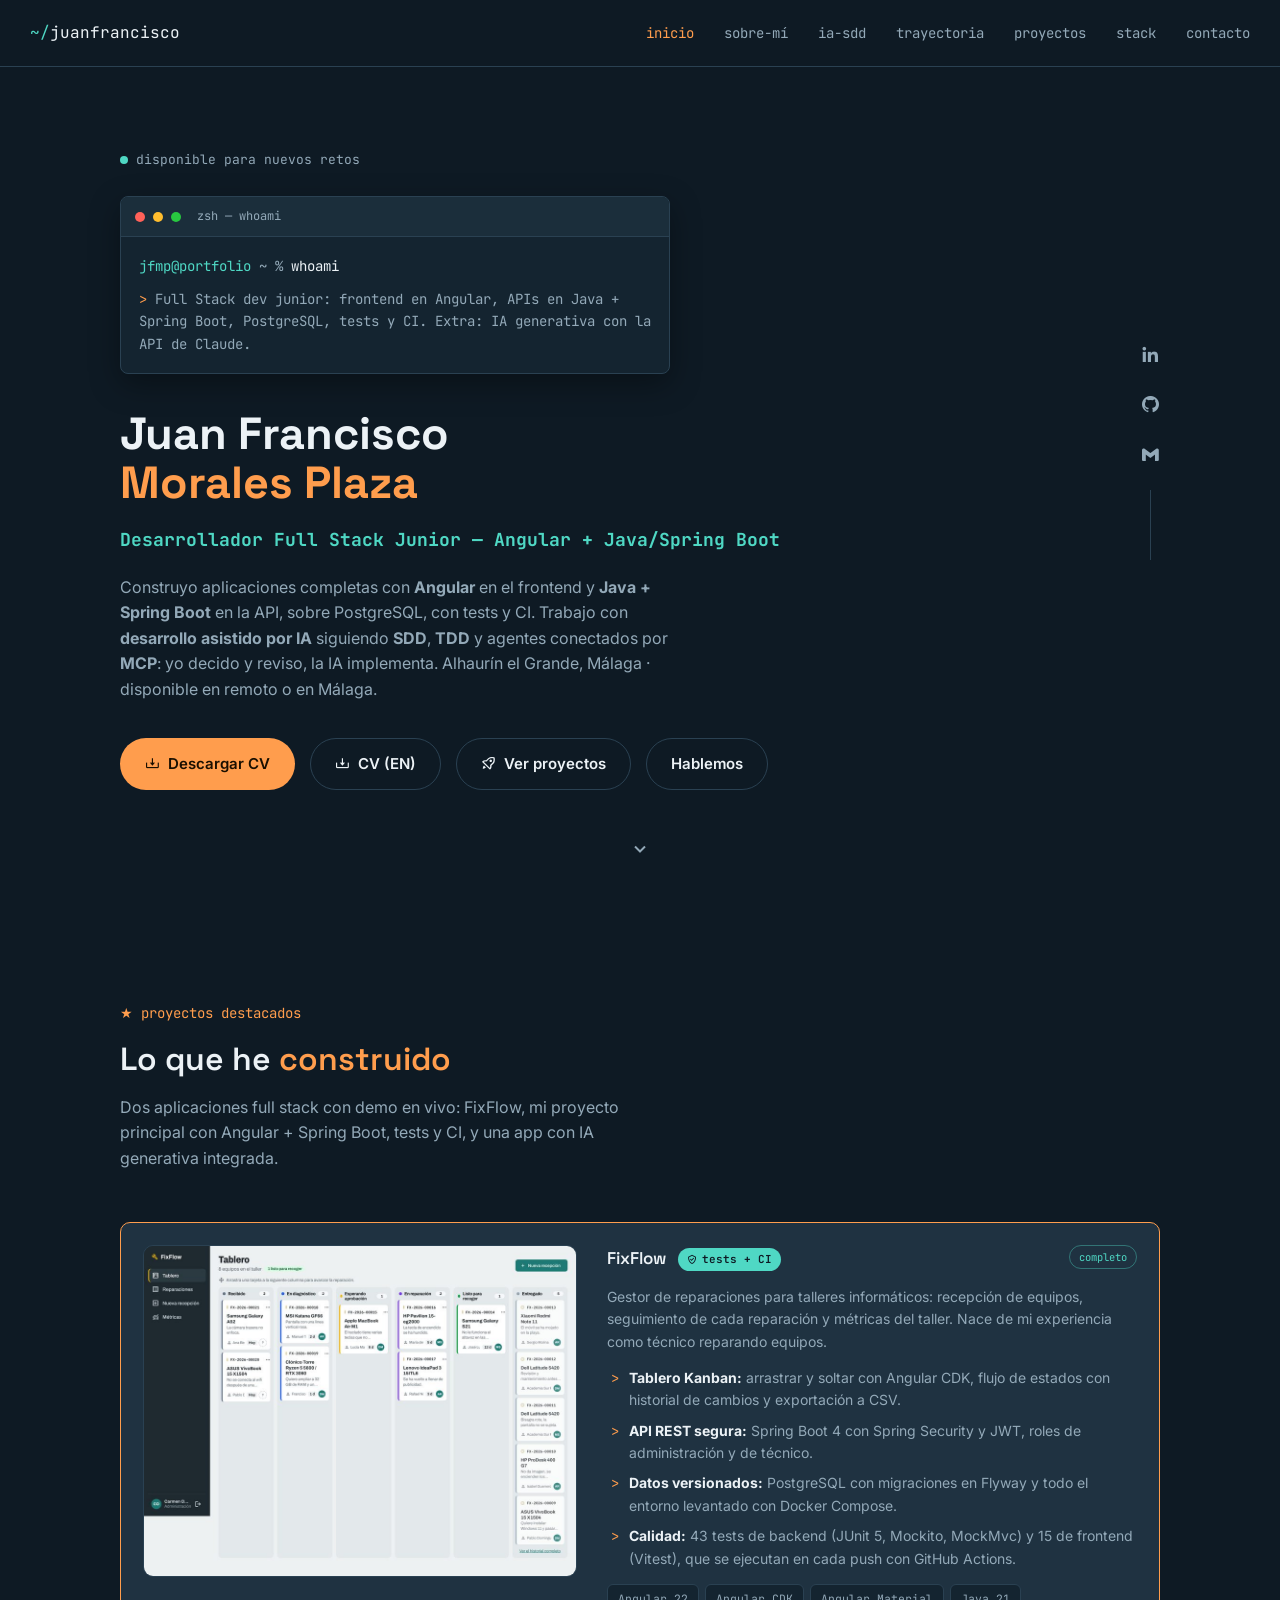
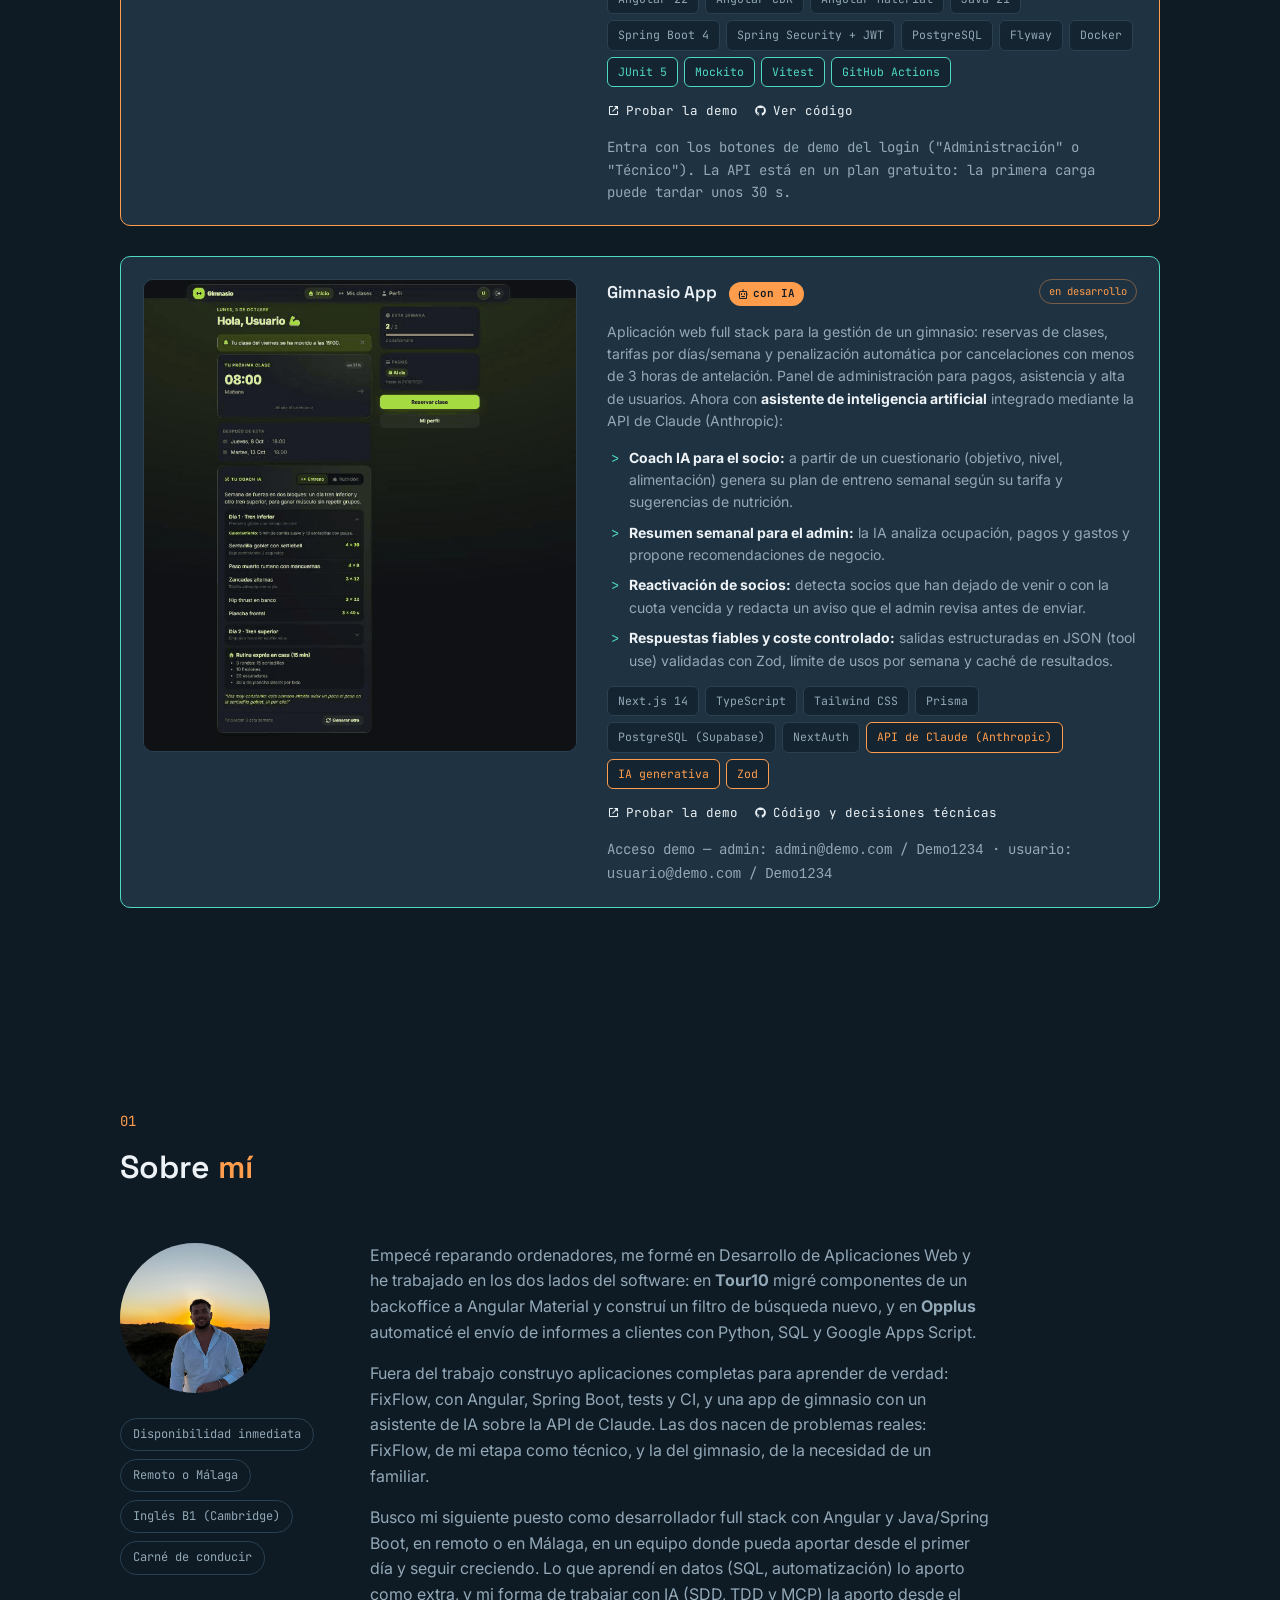
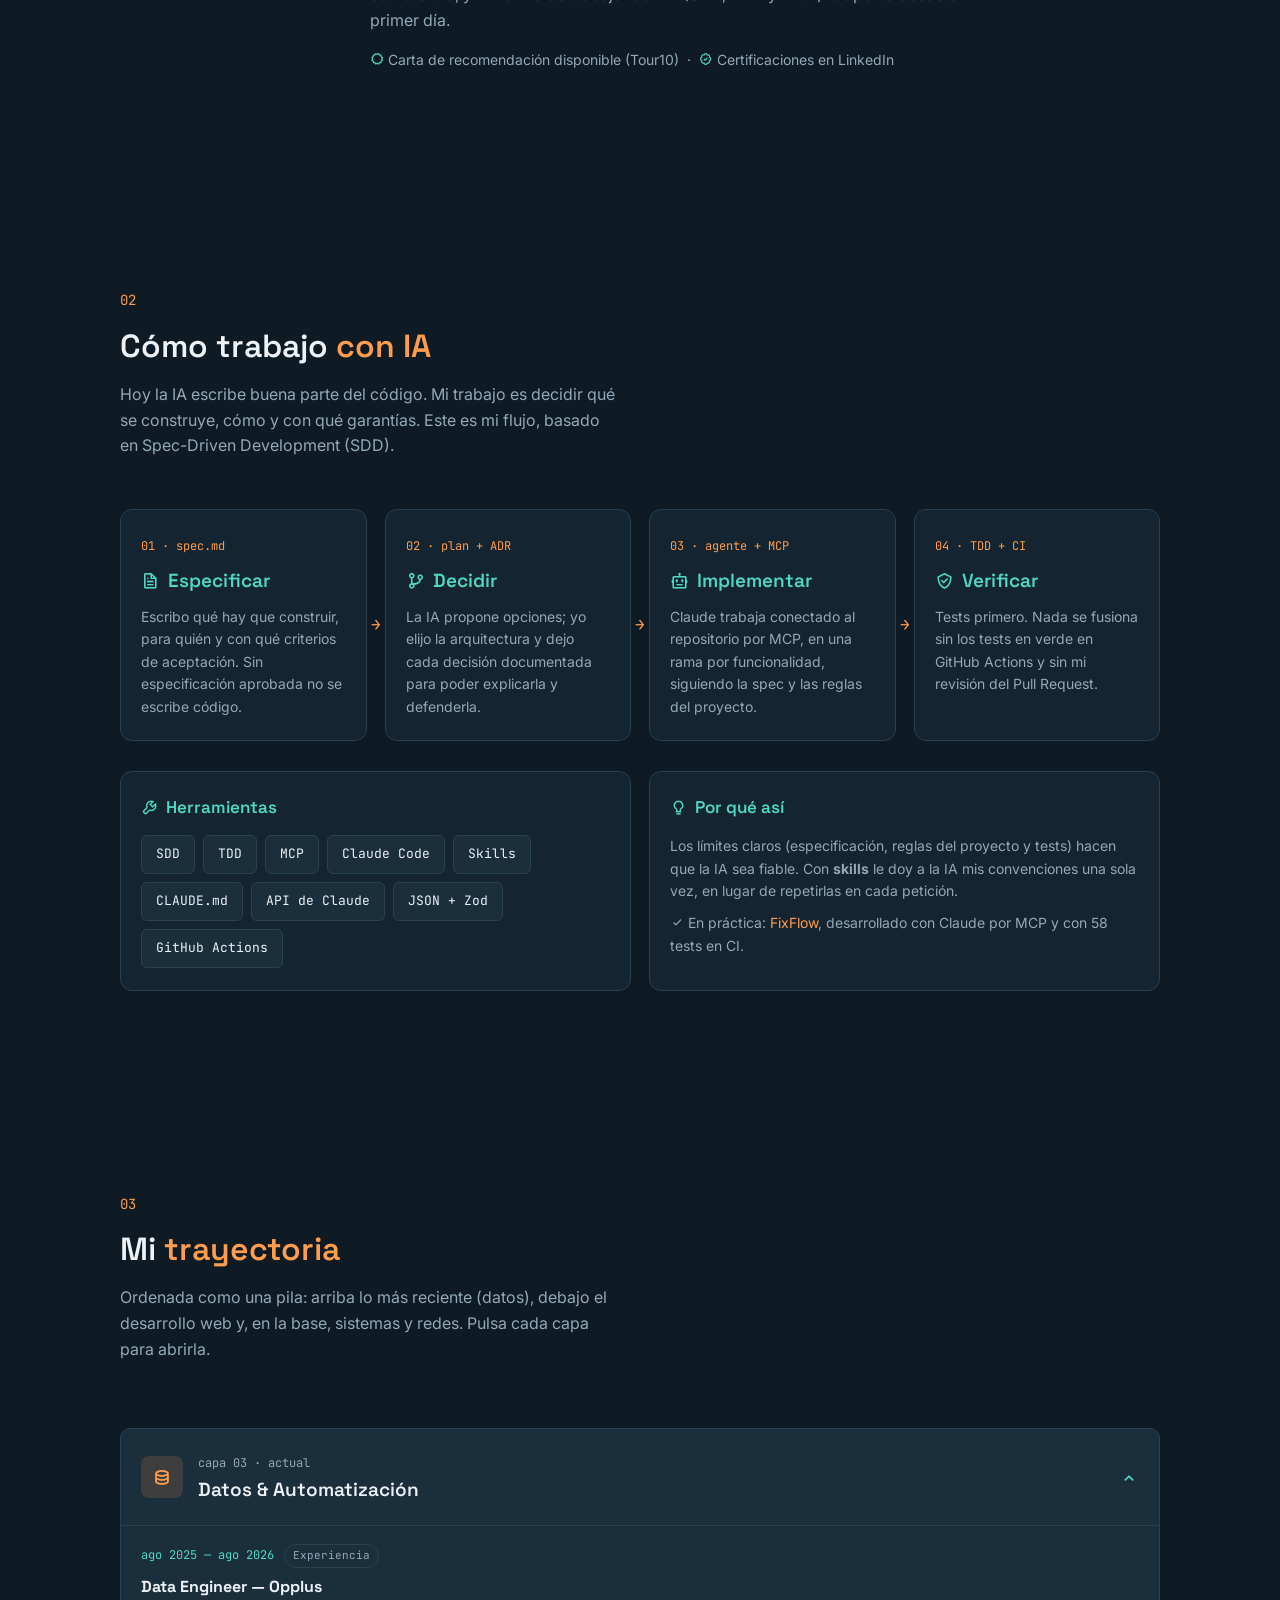
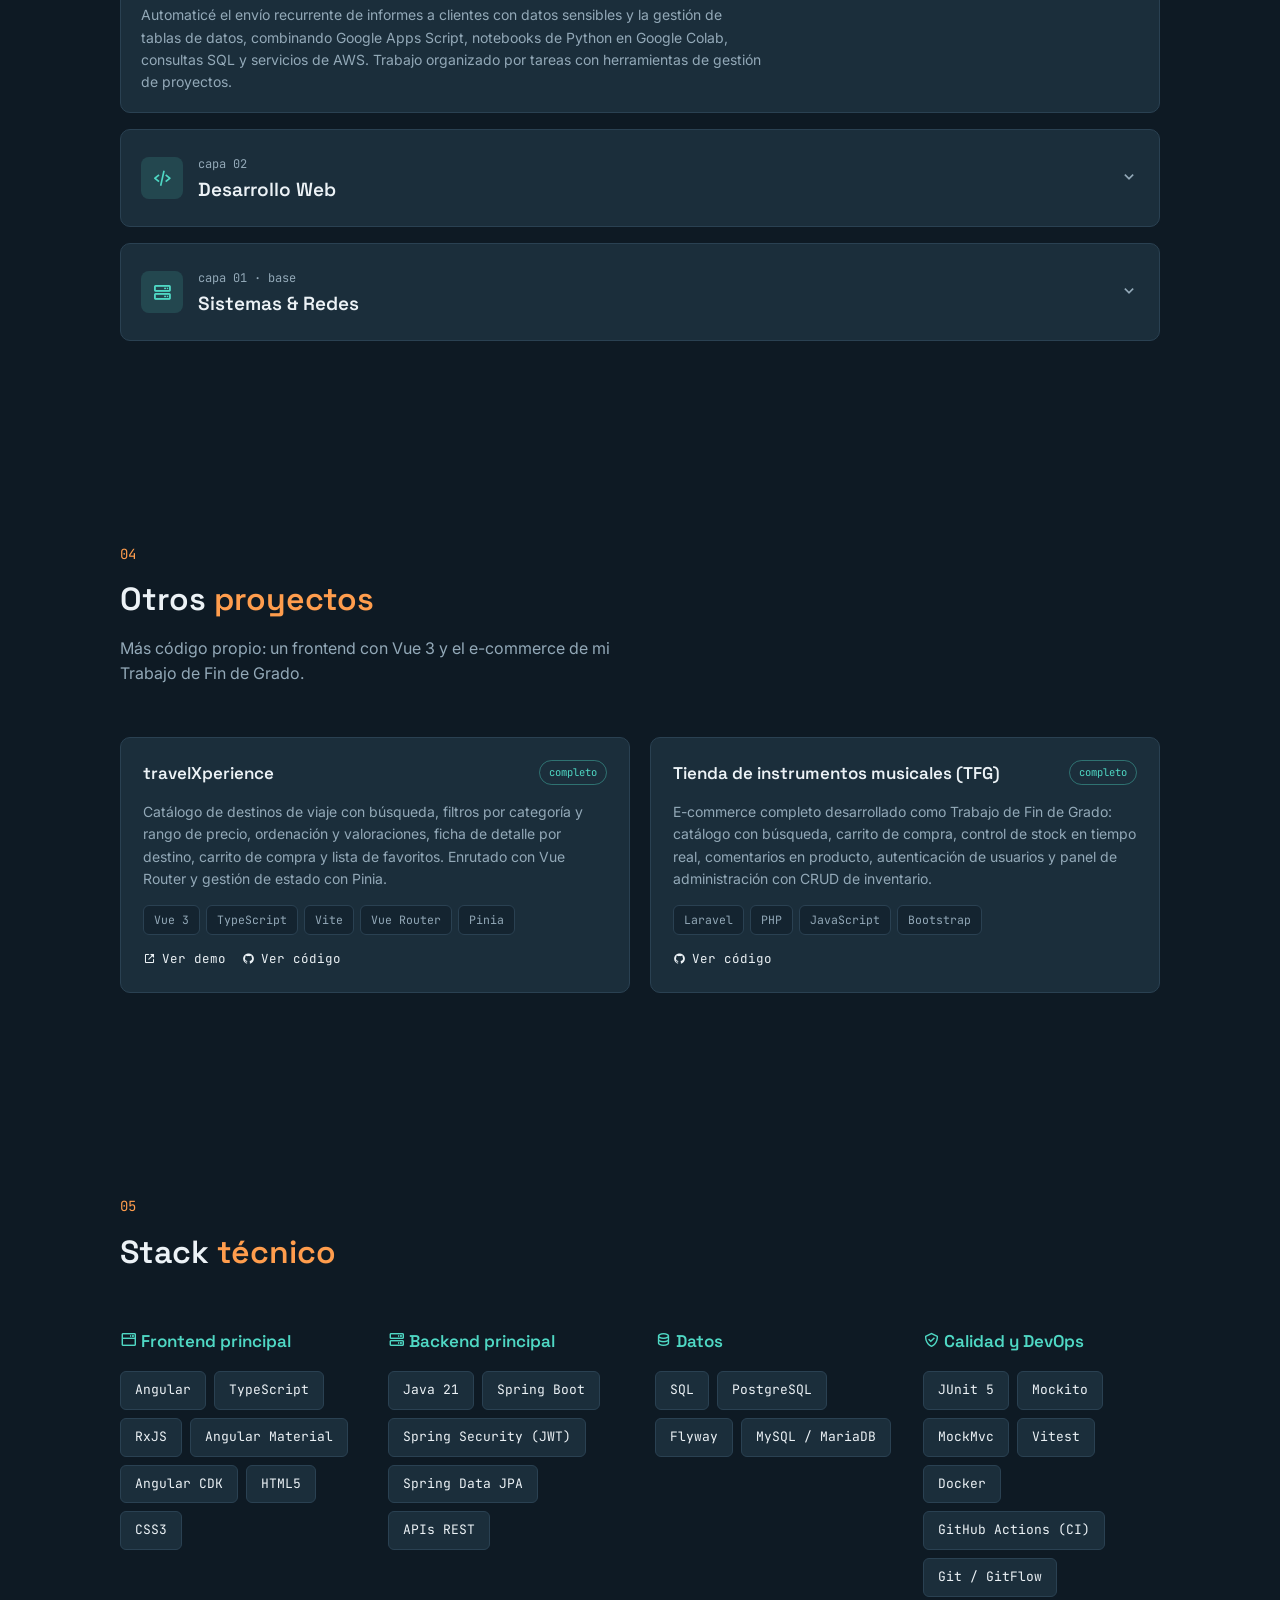
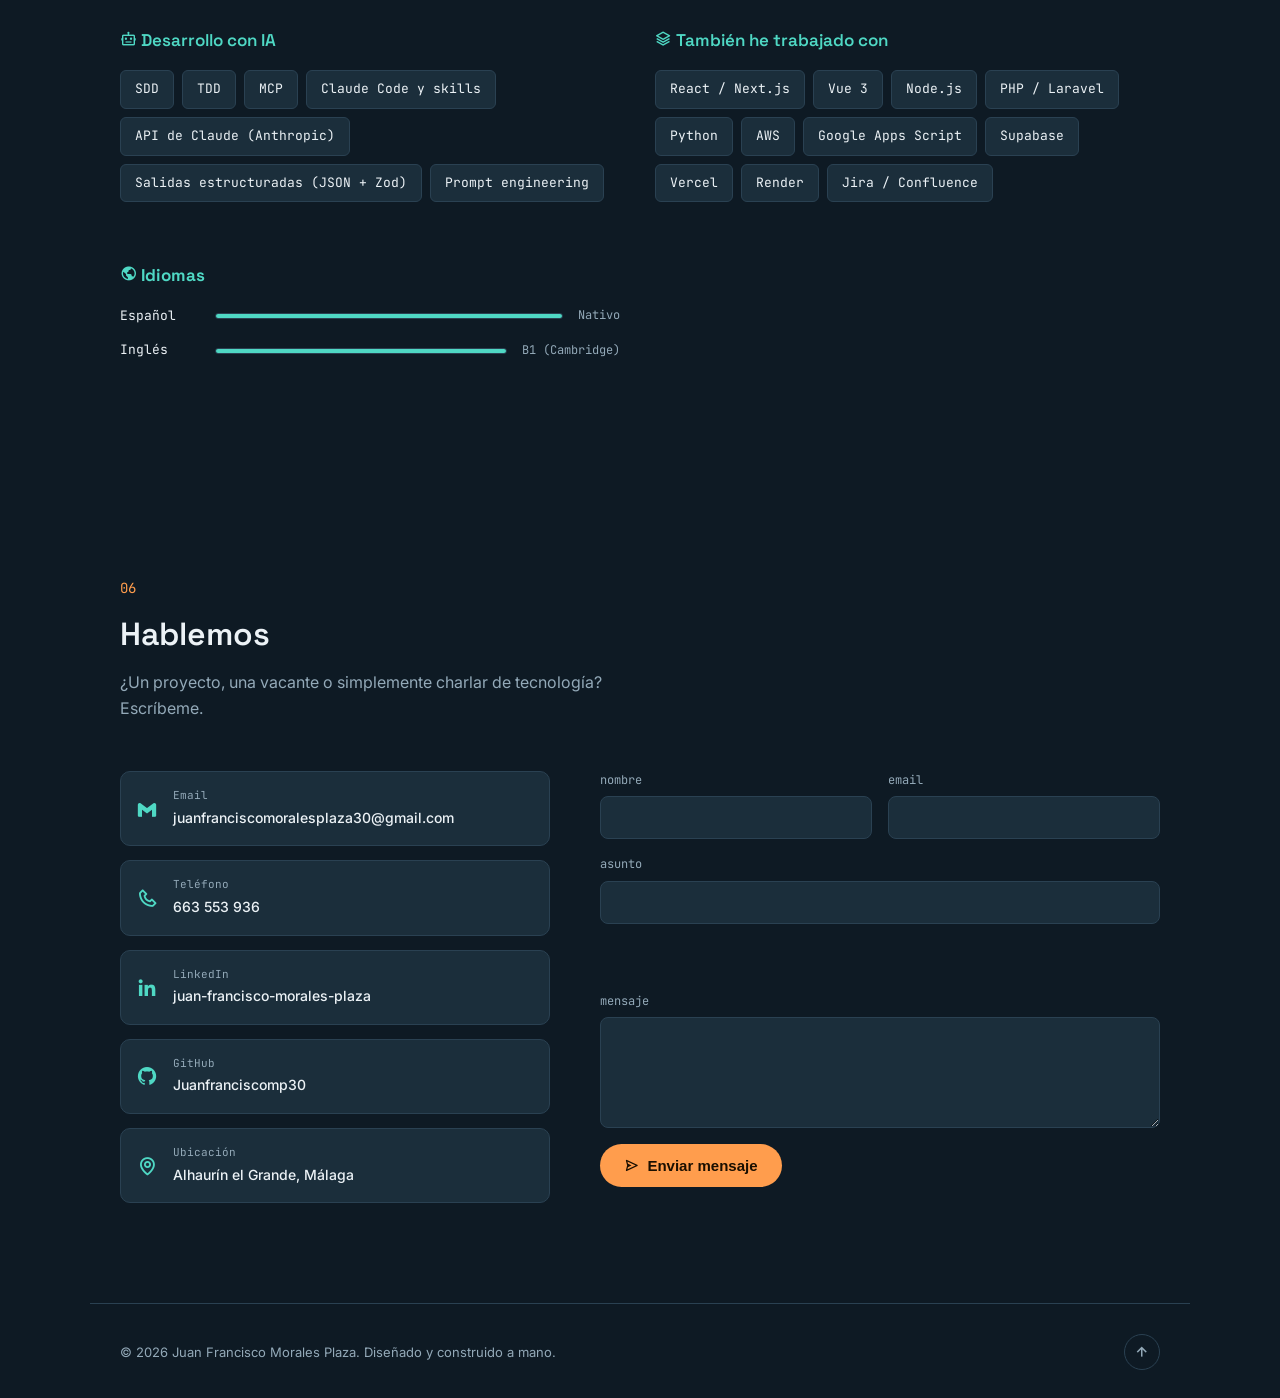
==== commit d5b42361: "Añade sección Cómo trabajo con IA (SDD, TDD, MCP) y CV v2 en ES/EN" ====
--- a/index.html
+++ b/index.html
@@ -53,6 +53,7 @@
   <nav class="nav-links" id="navLinks">
     <a href="#inicio" class="nav-link active" data-nav>inicio</a>
     <a href="#sobre-mi" class="nav-link" data-nav>sobre-mí</a>
+    <a href="#metodo" class="nav-link" data-nav>ia-sdd</a>
     <a href="#trayectoria" class="nav-link" data-nav>trayectoria</a>
     <a href="#proyectos" class="nav-link" data-nav>proyectos</a>
     <a href="#stack" class="nav-link" data-nav>stack</a>
@@ -85,13 +86,17 @@
       <p class="hero-lead">
         Construyo aplicaciones completas con <strong>Angular</strong> en el frontend y
         <strong>Java + Spring Boot</strong> en la API, sobre PostgreSQL, con tests y CI.
-        Como valor añadido, sé integrar <strong>IA generativa</strong> (API de Claude) en
-        aplicaciones reales. Alhaurín el Grande, Málaga · disponible en remoto o en Málaga.
+        Trabajo con <strong>desarrollo asistido por IA</strong> siguiendo
+        <strong>SDD</strong>, <strong>TDD</strong> y agentes conectados por <strong>MCP</strong>:
+        yo decido y reviso, la IA implementa. Alhaurín el Grande, Málaga · disponible en remoto o en Málaga.
       </p>
 
       <div class="hero-actions">
         <a href="CV_Juan_Francisco.pdf" class="btn btn-primary" download>
           <i class='bx bx-download'></i> Descargar CV
+        </a>
+        <a href="CV_Juan_Francisco_EN.pdf" class="btn btn-ghost" download>
+          <i class='bx bx-download'></i> CV (EN)
         </a>
         <a href="#destacado" class="btn btn-ghost">
           <i class='bx bx-rocket'></i> Ver proyectos
@@ -243,8 +248,8 @@
         <p>
           Busco mi siguiente puesto como desarrollador full stack con Angular y
           Java/Spring Boot, en remoto o en Málaga, en un equipo donde pueda aportar desde el
-          primer día y seguir creciendo. Lo que aprendí en datos (SQL, automatización) y en
-          IA generativa lo aporto como extra.
+          primer día y seguir creciendo. Lo que aprendí en datos (SQL, automatización) lo aporto
+          como extra, y mi forma de trabajar con IA (SDD, TDD y MCP) la aporto desde el primer día.
         </p>
         <p class="about-extra">
           <i class='bx bx-certification'></i> Carta de recomendación disponible (Tour10) &nbsp;·&nbsp;
@@ -254,10 +259,58 @@
     </div>
   </section>
 
+
+  <!-- COMO TRABAJO CON IA (SDD) -->
+  <section class="method" id="metodo">
+    <div class="section-head reveal">
+      <span class="section-index">02</span>
+      <h2>Cómo trabajo <span>con IA</span></h2>
+      <p class="section-sub">Hoy la IA escribe buena parte del código. Mi trabajo es decidir qué se construye, cómo y con qué garantías. Este es mi flujo, basado en Spec-Driven Development (SDD).</p>
+    </div>
+
+    <ol class="method-flow reveal">
+      <li class="method-step">
+        <span class="method-num">01 · spec.md</span>
+        <h3><i class='bx bx-file'></i> Especificar</h3>
+        <p>Escribo qué hay que construir, para quién y con qué criterios de aceptación. Sin especificación aprobada no se escribe código.</p>
+      </li>
+      <li class="method-step">
+        <span class="method-num">02 · plan + ADR</span>
+        <h3><i class='bx bx-git-branch'></i> Decidir</h3>
+        <p>La IA propone opciones; yo elijo la arquitectura y dejo cada decisión documentada para poder explicarla y defenderla.</p>
+      </li>
+      <li class="method-step">
+        <span class="method-num">03 · agente + MCP</span>
+        <h3><i class='bx bx-bot'></i> Implementar</h3>
+        <p>Claude trabaja conectado al repositorio por MCP, en una rama por funcionalidad, siguiendo la spec y las reglas del proyecto.</p>
+      </li>
+      <li class="method-step">
+        <span class="method-num">04 · TDD + CI</span>
+        <h3><i class='bx bx-check-shield'></i> Verificar</h3>
+        <p>Tests primero. Nada se fusiona sin los tests en verde en GitHub Actions y sin mi revisión del Pull Request.</p>
+      </li>
+    </ol>
+
+    <div class="method-extra reveal">
+      <div class="method-box">
+        <h3><i class='bx bx-wrench'></i> Herramientas</h3>
+        <ul class="tech-list">
+          <li>SDD</li><li>TDD</li><li>MCP</li><li>Claude Code</li><li>Skills</li><li>CLAUDE.md</li>
+          <li>API de Claude</li><li>JSON + Zod</li><li>GitHub Actions</li>
+        </ul>
+      </div>
+      <div class="method-box">
+        <h3><i class='bx bx-bulb'></i> Por qué así</h3>
+        <p>Los límites claros (especificación, reglas del proyecto y tests) hacen que la IA sea fiable. Con <strong>skills</strong> le doy a la IA mis convenciones una sola vez, en lugar de repetirlas en cada petición.</p>
+        <p class="method-proof"><i class='bx bx-check'></i> En práctica: <a href="#destacado">FixFlow</a>, desarrollado con Claude por MCP y con 58 tests en CI.</p>
+      </div>
+    </div>
+  </section>
+
   <!-- TRAYECTORIA — STACK DE SISTEMA (elemento firma) -->
   <section class="journey" id="trayectoria">
     <div class="section-head reveal">
-      <span class="section-index">02</span>
+      <span class="section-index">03</span>
       <h2>Mi <span>trayectoria</span></h2>
       <p class="section-sub">Ordenada como una pila: arriba lo más reciente (datos), debajo el desarrollo web y, en la base, sistemas y redes. Pulsa cada capa para abrirla.</p>
     </div>
@@ -365,7 +418,7 @@
   <!-- PROYECTOS -->
   <section class="projects" id="proyectos">
     <div class="section-head reveal">
-      <span class="section-index">03</span>
+      <span class="section-index">04</span>
       <h2>Otros <span>proyectos</span></h2>
       <p class="section-sub">Más código propio: un frontend con Vue 3 y el e-commerce de mi Trabajo de Fin de Grado.</p>
     </div>
@@ -416,7 +469,7 @@
   <!-- STACK TECNOLOGICO -->
   <section class="techstack" id="stack">
     <div class="section-head reveal">
-      <span class="section-index">04</span>
+      <span class="section-index">05</span>
       <h2>Stack <span>técnico</span></h2>
     </div>
 
@@ -449,8 +502,9 @@
         </ul>
       </div>
       <div class="tech-col">
-        <h3><i class='bx bx-bot'></i> Valor añadido: IA</h3>
+        <h3><i class='bx bx-bot'></i> Desarrollo con IA</h3>
         <ul class="tech-list">
+          <li>SDD</li><li>TDD</li><li>MCP</li><li>Claude Code y skills</li>
           <li>API de Claude (Anthropic)</li><li>Salidas estructuradas (JSON + Zod)</li>
           <li>Prompt engineering</li>
         </ul>
@@ -483,7 +537,7 @@
   <!-- CONTACTO -->
   <section class="contact" id="contacto">
     <div class="section-head reveal">
-      <span class="section-index">05</span>
+      <span class="section-index">06</span>
       <h2>Hablemos</h2>
       <p class="section-sub">¿Un proyecto, una vacante o simplemente charlar de tecnología? Escríbeme.</p>
     </div>
--- a/css/style.css
+++ b/css/style.css
@@ -1103,3 +1103,106 @@
   color: #4fd8c4;
   border-color: #4fd8c4;
 }
+
+
+/* ===============================================
+   SECCION COMO TRABAJO CON IA (SDD)
+   =============================================== */
+.method-flow {
+  display: grid;
+  grid-template-columns: repeat(4, 1fr);
+  gap: 18px;
+  list-style: none;
+  margin-bottom: 30px;
+}
+
+.method-step {
+  position: relative;
+  background-color: #142430;
+  border: 1px solid #2a4152;
+  border-radius: 12px;
+  padding: 22px 20px;
+  transition: border-color 0.2s ease, transform 0.2s ease;
+}
+
+.method-step:hover {
+  border-color: #4fd8c4;
+  transform: translateY(-3px);
+}
+
+.method-step:not(:last-child)::after {
+  content: '→';
+  position: absolute;
+  right: -15px;
+  top: 50%;
+  transform: translateY(-50%);
+  color: #ff9d4d;
+  font-family: 'JetBrains Mono', monospace;
+  font-size: 16px;
+}
+
+.method-num {
+  font-family: 'JetBrains Mono', monospace;
+  font-size: 12px;
+  color: #ff9d4d;
+}
+
+.method-step h3 {
+  font-family: 'Space Grotesk', sans-serif;
+  font-size: 19px;
+  font-weight: 600;
+  color: #4fd8c4;
+  margin: 8px 0 10px;
+  display: flex;
+  align-items: center;
+  gap: 8px;
+}
+
+.method-step p {
+  color: #93a9b8;
+  font-size: 14px;
+}
+
+.method-extra {
+  display: grid;
+  grid-template-columns: 1fr 1fr;
+  gap: 18px;
+}
+
+.method-box {
+  background-color: #142430;
+  border: 1px solid #2a4152;
+  border-radius: 12px;
+  padding: 22px 20px;
+}
+
+.method-box h3 {
+  font-family: 'Space Grotesk', sans-serif;
+  font-size: 17px;
+  font-weight: 600;
+  color: #4fd8c4;
+  margin-bottom: 14px;
+  display: flex;
+  align-items: center;
+  gap: 8px;
+}
+
+.method-box p {
+  color: #93a9b8;
+  font-size: 14px;
+  margin-bottom: 10px;
+}
+
+.method-proof a {
+  color: #ff9d4d;
+}
+
+@media (max-width: 860px) {
+  .method-flow { grid-template-columns: 1fr 1fr; }
+  .method-step:not(:last-child)::after { display: none; }
+  .method-extra { grid-template-columns: 1fr; }
+}
+
+@media (max-width: 520px) {
+  .method-flow { grid-template-columns: 1fr; }
+}
